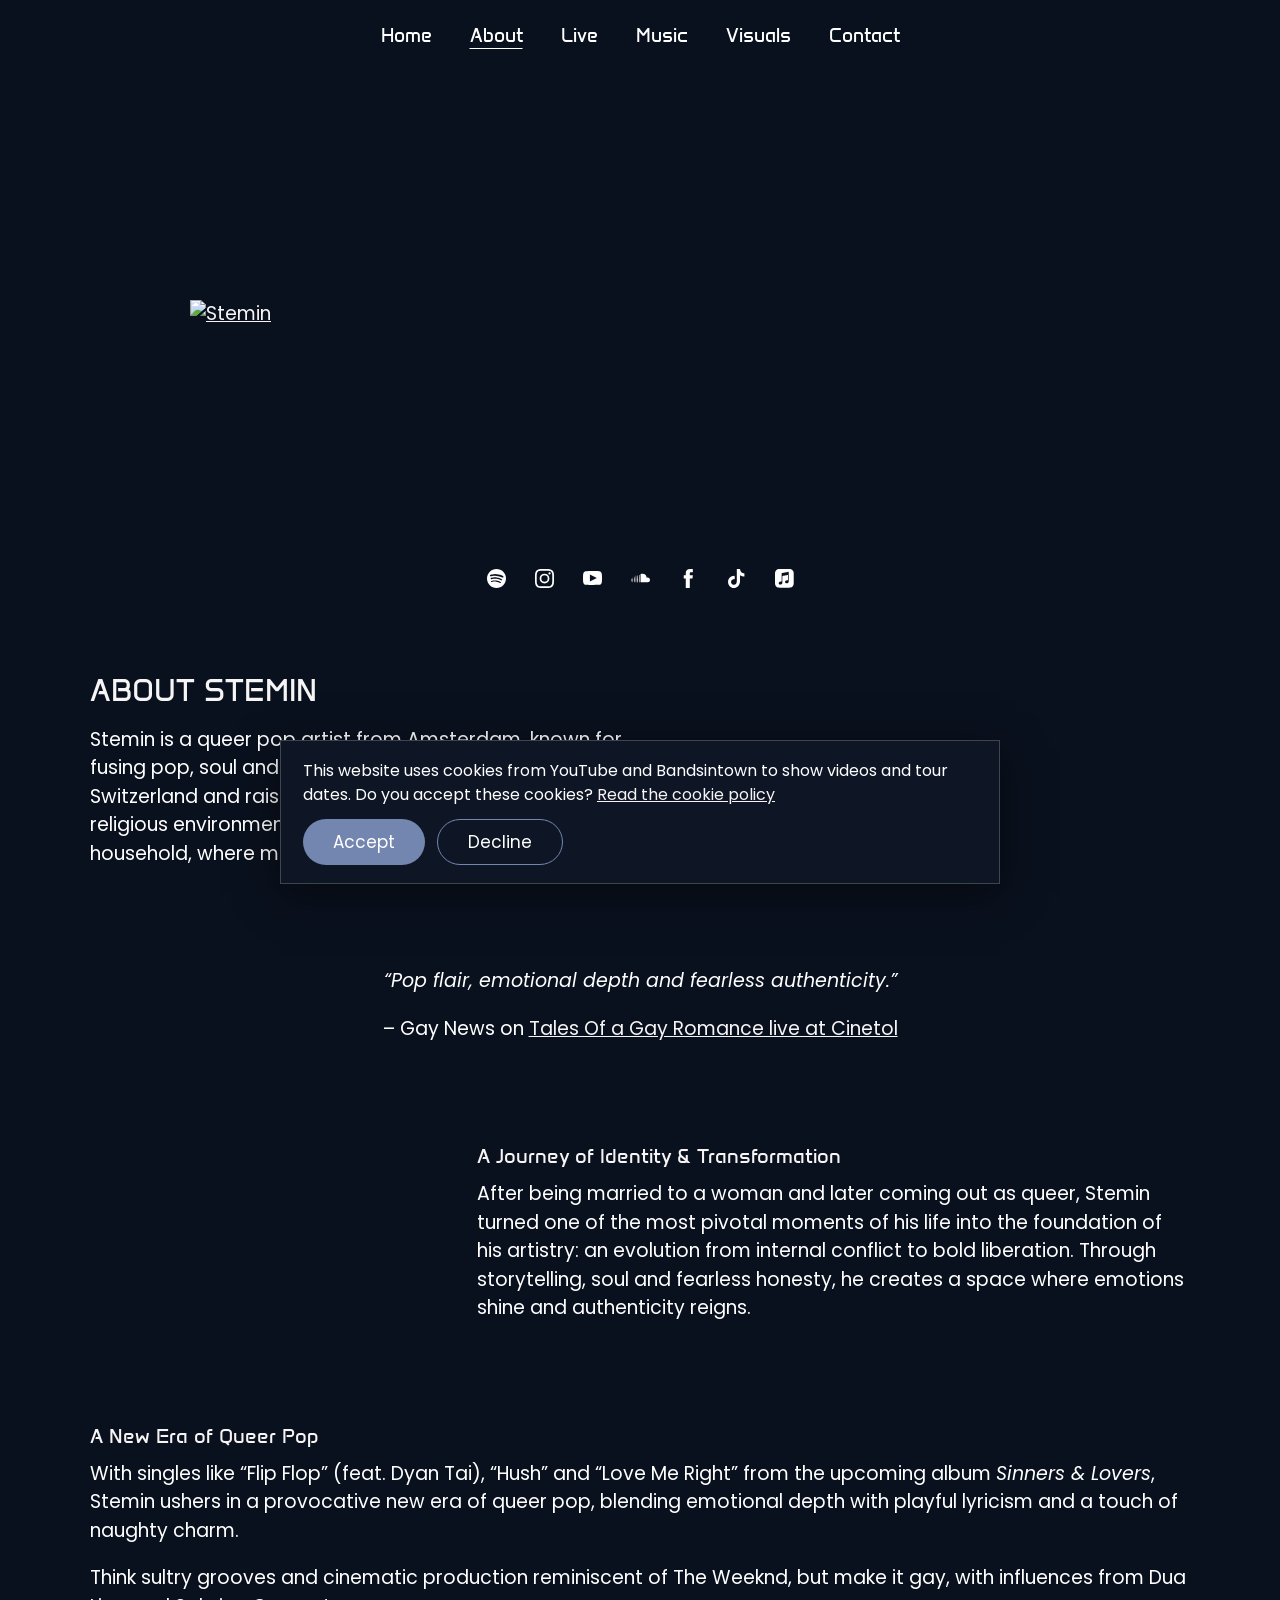
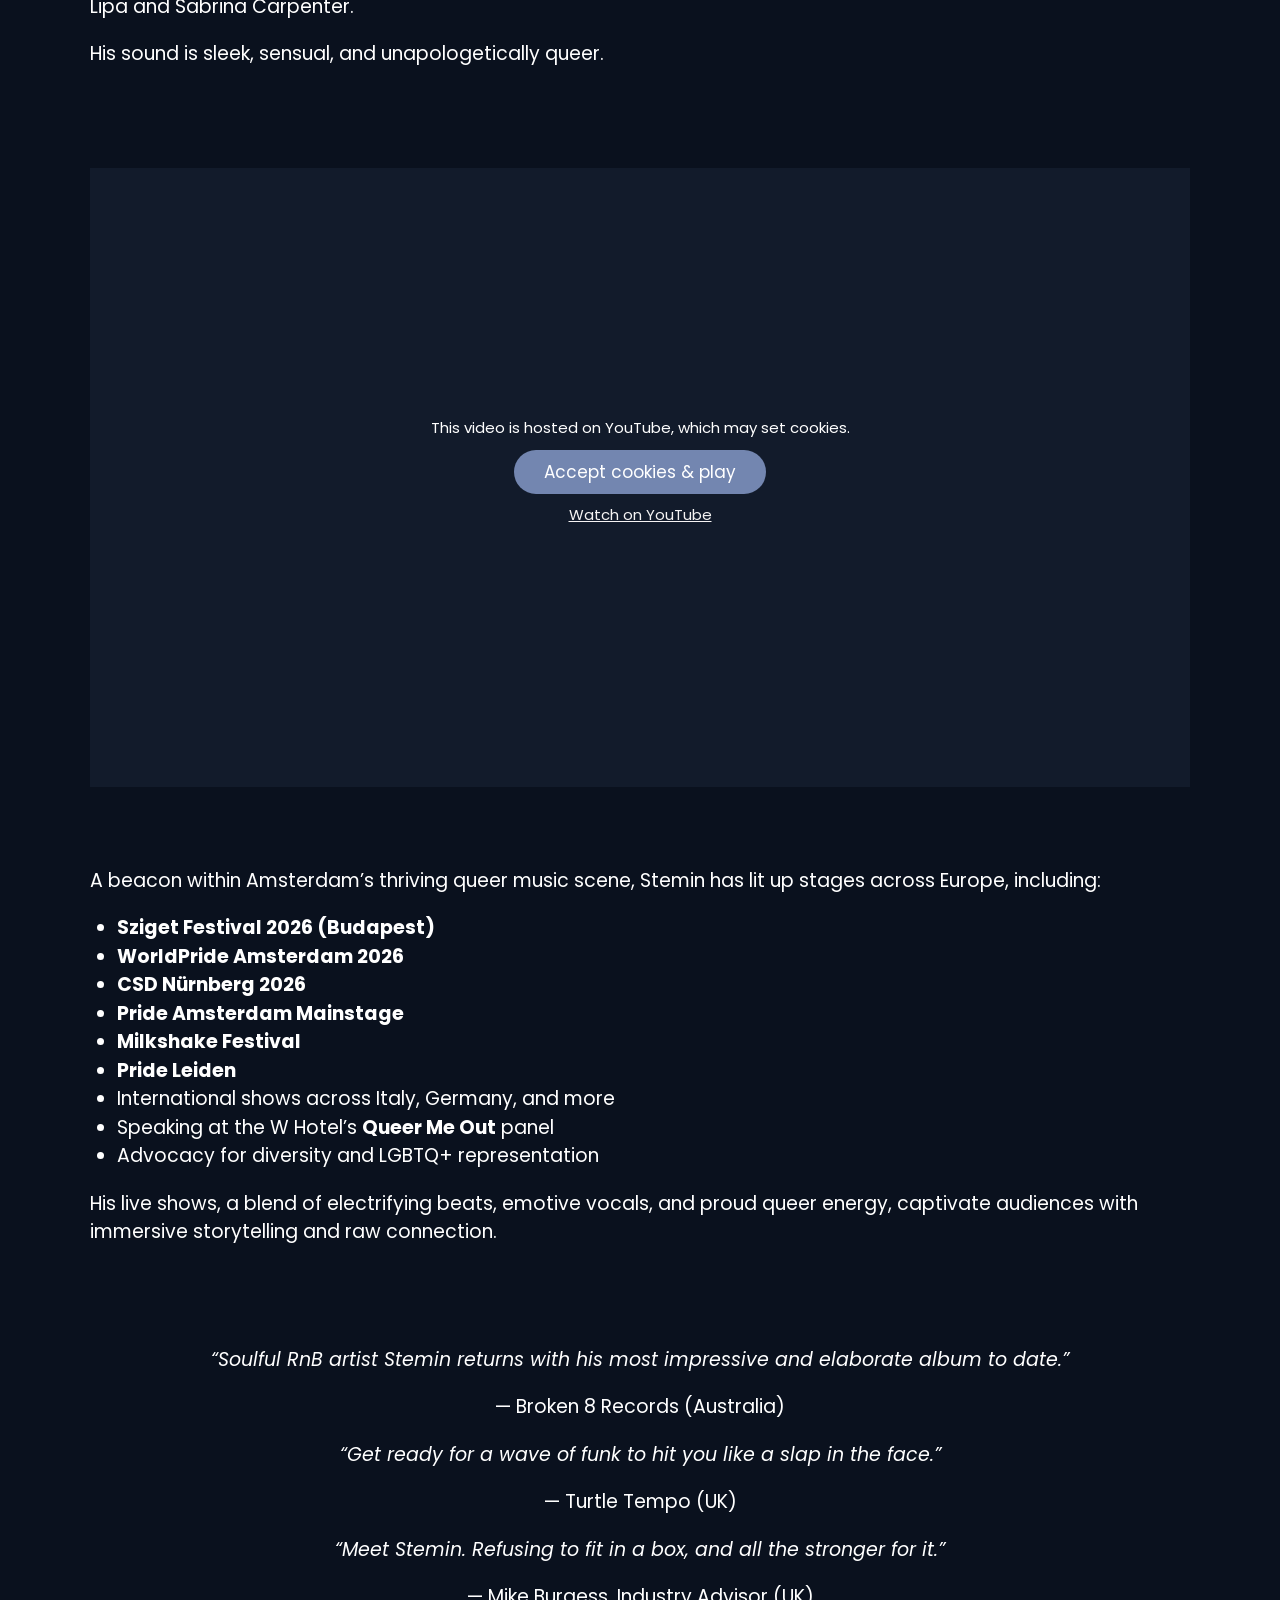
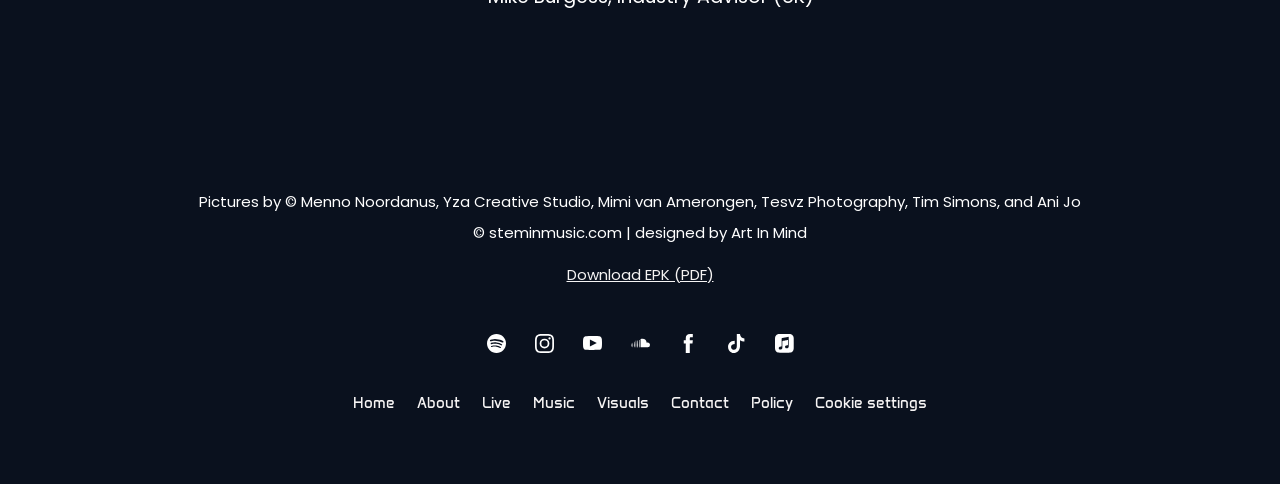
==== about/index.html @ e3dc116c "Stemin website: rebuild of steminmusic.com Co-Authored-By: Claude Opus 5.5 <noreply@anthropic.com> C" ====
<!DOCTYPE html>
<html lang="en">
<head>
<meta charset="utf-8">
<meta name="viewport" content="width=device-width, initial-scale=1">
<title>About Stemin | Queer pop artist from Amsterdam</title>
<meta name="description" content="Stemin is a queer pop artist from Amsterdam blending pop, soul and personal storytelling. Born in Switzerland, raised in Italy, on stages across Europe.">
<link rel="canonical" href="https://steminmusic.com/about">
<meta property="og:type" content="website">
<meta property="og:title" content="About Stemin | Queer pop artist from Amsterdam">
<meta property="og:description" content="Stemin is a queer pop artist from Amsterdam blending pop, soul and personal storytelling. Born in Switzerland, raised in Italy, on stages across Europe.">
<meta property="og:url" content="https://steminmusic.com/about">
<meta property="og:image" content="https://steminmusic.com/img/pink-ff0080.png">
<link rel="icon" href="../favicon.svg" type="image/svg+xml">
<link rel="stylesheet" href="../style.css">
</head>
<body class="page-about">
<header class="page-header">
<img class="header-bg" src="../img/anisa-xhomaqi-20.jpg" srcset="../img/anisa-xhomaqi-20-800.jpg 800w, ../img/anisa-xhomaqi-20.jpg 2000w" sizes="(max-width: 760px) 100vw, 1140px" alt="" fetchpriority="high">
<div class="nav-bar">
<button class="menu" aria-label="Menu" aria-expanded="false"><span></span><span></span><span></span></button>
<nav class="nav"><ul><li><a href="../">Home</a></li><li><a href="../about/" aria-current=page>About</a></li><li><a href="../live/">Live</a></li><li><a href="../music/">Music</a></li><li><a href="../visuals/">Visuals</a></li><li class="has-sub"><a href="../contact/">Contact</a><ul><li><a href="../policy/">Policy</a></li></ul></li></ul></nav>
</div>
<div class="header-title"><a href="../"><img class="logo" src="../img/stemin-white-long.png" alt="Stemin"></a></div>
<div class="socials"><a href="https://open.spotify.com/artist/1zyGoR9jHhPVAwW4OPeCIf?si=YAcBXMqQQqu5lbDR0uVkJg" target="_blank" rel="noopener" aria-label="Spotify"><svg class="icon" viewbox="0 0 18 18" xmlns="http://www.w3.org/2000/svg"><path d="M9 0c1.242 0 2.414.234 3.516.703a8.832 8.832 0 012.865 1.934 9.3 9.3 0 011.916 2.847A8.885 8.885 0 0118 9a8.797 8.797 0 01-.703 3.48 8.832 8.832 0 01-1.934 2.866 9.185 9.185 0 01-2.883 1.916A8.28 8.28 0 019 18a8.28 8.28 0 01-3.48-.738 9.185 9.185 0 01-2.883-1.916A8.832 8.832 0 01.703 12.48 8.797 8.797 0 010 9c0-1.242.234-2.414.703-3.516a9.146 9.146 0 011.934-2.847A9.036 9.036 0 015.52.703 8.633 8.633 0 019 0zm-.053 10.898c-1.465-.164-3.052-.046-4.763.352a.477.477 0 00-.334.229.518.518 0 00-.053.439c.023.14.1.252.228.334.104.066.218.09.344.073l.096-.02c1.57-.352 3.017-.457 4.342-.317 1.324.14 2.513.54 3.568 1.196.14.07.281.087.422.052a.592.592 0 00.351-.263.528.528 0 00.053-.405.472.472 0 00-.299-.334c-1.172-.726-2.49-1.171-3.955-1.336zm.211-2.9c-1.863-.223-3.615-.088-5.256.404a.576.576 0 00-.369.334.74.74 0 00-.073.411l.02.1a.49.49 0 00.3.403c.175.082.357.1.544.053 1.406-.445 2.947-.568 4.623-.369 1.676.2 3.123.662 4.342 1.389.14.117.305.152.492.105a.78.78 0 00.457-.316.689.689 0 00.07-.528c-.046-.187-.14-.316-.28-.386-1.383-.844-3.007-1.377-4.87-1.6zm.07-3.094a21.718 21.718 0 00-3.146-.017c-1.008.093-1.91.258-2.707.492a.81.81 0 00-.475.404.83.83 0 00-.052.65c.07.188.199.34.386.458a.74.74 0 00.633.07c.68-.211 1.477-.363 2.39-.457a16.95 16.95 0 012.778.017c.961.083 1.899.24 2.813.475a9.645 9.645 0 012.46.984c.212.118.434.153.669.106.234-.047.398-.152.492-.316a.85.85 0 00.088-.65.798.798 0 00-.405-.51 10.987 10.987 0 00-2.777-1.16 16.84 16.84 0 00-3.146-.546z"></path></svg></a><a href="https://instagram.com/steminmusic" target="_blank" rel="noopener" aria-label="Instagram"><svg class="icon" viewbox="0 0 18 18" xmlns="http://www.w3.org/2000/svg"><path d="M6.955 1.628l2.582-.006c1.916.001 2.227.012 3.1.052.877.04 1.354.187 1.67.31.421.163.72.358 1.036.673.27.27.452.529.6.862l.073.173c.113.29.246.715.298 1.46l.03.627c.012.29.02.553.025.917l.01 2.842c-.002 1.915-.013 2.226-.053 3.099-.037.804-.163 1.272-.279 1.588l-.031.083c-.163.42-.358.72-.673 1.035-.315.315-.615.51-1.035.673-.29.113-.715.246-1.46.298l-1.21.05c-.344.007-.761.011-1.428.013l-3.255-.005a37.01 37.01 0 01-1.592-.046c-.877-.04-1.354-.187-1.67-.31a2.788 2.788 0 01-1.036-.673 2.788 2.788 0 01-.673-1.035c-.113-.29-.246-.715-.298-1.46l-.05-1.21a71.292 71.292 0 01-.013-1.428l.005-3.255c.006-.692.02-1.022.046-1.592.04-.877.187-1.354.31-1.67.163-.421.358-.72.673-1.036.315-.315.615-.51 1.035-.673.29-.113.715-.246 1.46-.298l.627-.03c.355-.015.668-.023 1.176-.028zM6.97.006h4.06c.747.007 1.09.021 1.68.048.959.044 1.613.196 2.185.419.592.23 1.094.537 1.594 1.038.5.5.808 1.002 1.038 1.594.198.509.34 1.082.4 1.876l.035.68c.026.62.036 1.093.038 2.574l-.005 2.658c-.006.844-.02 1.192-.05 1.818-.043.958-.195 1.612-.418 2.184a4.412 4.412 0 01-1.038 1.594c-.5.5-1.002.809-1.594 1.039-.509.197-1.082.34-1.876.4l-.795.039c-.53.021-1.003.03-2.193.032l-2.924-.004a39.115 39.115 0 01-1.818-.05c-.958-.043-1.612-.195-2.184-.417a4.412 4.412 0 01-1.594-1.039c-.5-.5-.809-1.002-1.039-1.594-.197-.509-.34-1.082-.4-1.876l-.042-.876C.009 11.575 0 11.027 0 9.527L.006 6.97c.007-.747.021-1.09.048-1.68.044-.959.196-1.613.418-2.185A4.412 4.412 0 011.511 1.51c.5-.5 1.002-.808 1.594-1.038.509-.198 1.082-.34 1.876-.4L5.857.03C6.177.018 6.49.01 6.97.006zm2.048 4.387a4.625 4.625 0 100 9.25 4.625 4.625 0 000-9.25zm0 1.623a3.002 3.002 0 110 6.004 3.002 3.002 0 010-6.004zm4.768-2.909a1.071 1.071 0 100 2.143 1.071 1.071 0 000-2.143z" fill-rule="evenodd"></path></svg></a><a href="https://www.youtube.com/channel/UCnm-_FGDX8ijLJgsgmDUvSA/featured" target="_blank" rel="noopener" aria-label="Youtube"><svg class="icon" viewbox="0 0 18 14" xmlns="http://www.w3.org/2000/svg"><path d="M7.518.011l1.81-.01c.971.004 3.89.03 5.972.173l.355.05c.394.061.95.209 1.445.76.463.478.66 1.426.714 1.746l.017.108s.155 1.378.168 2.816L18 7.241c0 .654-.032 1.31-.068 1.84l-.1 1.172s-.17 1.274-.732 1.853c-.675.753-1.463.753-1.8.811l-.537.033c-2.11.12-4.778.138-5.547.14l-2.132-.03c-1.465-.029-3.372-.076-4.215-.143-.394-.116-1.294-.058-1.969-.81-.43-.444-.63-1.293-.7-1.668l-.031-.186S.014 8.875 0 7.437V5.654l.007-.39c.012-.45.035-.883.06-1.254l.1-1.172S.339 1.564.9.985C1.575.232 2.362.232 2.7.174l.75-.045C4.827.057 6.4.025 7.518.01zm-.973 3.262v6.545l6.546-3.273-6.546-3.272z"></path></svg></a><a href="https://soundcloud.com/steminmusic" target="_blank" rel="noopener" aria-label="Soundcloud"><svg class="icon" viewbox="0 0 18 9" xmlns="http://www.w3.org/2000/svg"><path d="M4.698 1.755c.09 0 .145.036.163.108l.007.062.17 4.132-.17 1.98c0 .114-.057.17-.17.17-.045 0-.127-.072-.157-.13l-.013-.04-.113-1.98.113-4.132c0-.114.057-.17.17-.17zm3.17-.68c.094 0 .189.08.217.17l.01.057.113 4.755-.114 1.924-.009.056c-.028.092-.123.17-.217.17-.17 0-.283-.113-.226-.226l-.114-1.924.114-4.755c0-.113.113-.227.226-.227zm-1.642.567c.095 0 .19.078.218.17l.009.056.17 4.189-.114 1.924-.008.056c-.03.092-.124.17-.218.17s-.189-.078-.25-.203L6 7.924 5.887 6 6 1.868c0-.113.113-.226.226-.226zM10.755 0a4.075 4.075 0 014.075 3.736c.283-.113.566-.17.906-.17 1.302 0 2.264.962 2.264 2.264a2.293 2.293 0 01-2.16 2.316l-.16.005H9.282c-.097 0-.194-.125-.22-.232l-.006-.051V.566c0-.146.041-.208.16-.258l.066-.025C9.736.113 10.245 0 10.755 0zM3.17 2.83c.09 0 .145.036.163.08l.007.033.17 3.114-.17 1.98-.043.042c-.042.04-.085.072-.127.072-.09 0-.145-.036-.163-.08L3 8.038l-.17-1.981L3 2.943c.057-.056.113-.113.17-.113zM1.698 3.906c.045 0 .09 0 .107.058l.006.055.17 2.038-.17 1.98a.122.122 0 01-.113.114c-.045 0-.09-.036-.107-.08l-.006-.033-.17-1.981.17-2.038c0-.057.057-.113.113-.113zm-1.472.396l.029.007a.05.05 0 01.02.017l.008.032.226 1.699-.226 1.641s0 .057-.057.057l-.028-.007a.05.05 0 01-.02-.017L.17 7.698 0 6.057l.17-1.699s0-.056.056-.056z"></path></svg></a><a href="https://facebook.com/steminmusic" target="_blank" rel="noopener" aria-label="Facebook"><svg class="icon" viewbox="0 0 9 18" xmlns="http://www.w3.org/2000/svg"><path d="M1.907 18V8.999H0V5.897h1.907V4.035C1.907 1.505 2.984 0 6.044 0h2.547v3.103H7c-1.191 0-1.27.433-1.27 1.242l-.005 1.552h2.885L8.27 9H5.724V18H1.907z" fill-rule="evenodd"></path></svg></a><a href="https://www.tiktok.com/@steminmusic" target="_blank" rel="noopener" aria-label="Tiktok"><svg class="icon" viewbox="0 0 16 18" xmlns="http://www.w3.org/2000/svg"><path d="M11.281 0c.298 2.554 1.73 4.077 4.219 4.24v2.872c-1.442.14-2.706-.33-4.175-1.215v5.373c0 6.826-7.473 8.96-10.477 4.066-1.93-3.148-.748-8.672 5.444-8.894v3.03a8.99 8.99 0 00-1.437.35c-1.377.465-2.158 1.335-1.94 2.868.417 2.938 5.828 3.808 5.378-1.933V.005h2.988V0z" fill-rule="evenodd"></path></svg></a><a href="https://itunes.apple.com/artist/stemin/1516719726" target="_blank" rel="noopener" aria-label="Apple Music"><svg class="icon" viewbox="0 0 73 73" xmlns="http://www.w3.org/2000/svg"><path class="st0" d="M72,19.94c0-0.72-0.01-1.45-0.03-2.17c-0.04-1.58-0.14-3.17-0.42-4.73c-0.28-1.58-0.75-3.06-1.48-4.5 c-0.72-1.41-1.66-2.71-2.78-3.83c-1.12-1.12-2.42-2.06-3.83-2.78c-1.44-0.73-2.91-1.2-4.49-1.48c-1.56-0.28-3.15-0.37-4.73-0.42 C53.51,0.02,52.78,0.01,52.06,0c-0.86,0-1.72,0-2.58,0H22.52c-0.86,0-1.72,0-2.58,0c-0.72,0-1.45,0.01-2.17,0.03 c-1.58,0.04-3.17,0.14-4.73,0.42C11.46,0.74,9.98,1.2,8.55,1.94C7.13,2.66,5.84,3.6,4.72,4.72S2.65,7.13,1.93,8.55 c-0.73,1.44-1.2,2.91-1.48,4.5c-0.28,1.56-0.37,3.15-0.42,4.73C0.02,18.5,0.01,19.22,0,19.94c0,0.86,0,1.72,0,2.58v26.95 c0,0.86,0,1.72,0,2.58c0,0.72,0.01,1.45,0.03,2.17c0.04,1.58,0.14,3.17,0.42,4.73c0.28,1.58,0.75,3.06,1.48,4.5 c0.72,1.41,1.66,2.71,2.78,3.83s2.42,2.06,3.83,2.78c1.44,0.73,2.91,1.2,4.49,1.48c1.56,0.28,3.15,0.37,4.73,0.42 c0.72,0.02,1.45,0.03,2.17,0.03c0.86,0.01,1.72,0,2.58,0h26.95c0.86,0,1.72,0,2.58,0c0.72,0,1.45-0.01,2.17-0.03 c1.58-0.04,3.17-0.14,4.73-0.42c1.58-0.28,3.06-0.75,4.49-1.48c1.41-0.72,2.71-1.66,3.83-2.78c1.12-1.12,2.06-2.41,2.78-3.83 c0.73-1.44,1.2-2.91,1.48-4.5c0.28-1.56,0.37-3.15,0.42-4.73c0.02-0.72,0.03-1.45,0.03-2.17c0.01-0.86,0-1.72,0-2.58V22.52 C72,21.66,72,20.8,72,19.94z M52.71,46.85c0,0.91-0.01,1.74-0.2,2.65c-0.19,0.89-0.53,1.72-1.05,2.47 c-0.52,0.75-1.19,1.36-1.97,1.82c-0.79,0.47-1.62,0.73-2.5,0.91c-1.66,0.33-2.79,0.41-3.86,0.2c-1.03-0.21-1.9-0.68-2.6-1.32 c-1.03-0.95-1.68-2.23-1.82-3.56c-0.16-1.57,0.36-3.24,1.53-4.48c0.59-0.62,1.34-1.11,2.34-1.5c1.04-0.4,2.19-0.65,3.96-1 c0.47-0.09,0.93-0.19,1.4-0.28c0.61-0.12,1.14-0.28,1.56-0.8c0.43-0.52,0.43-1.16,0.43-1.78V24.32c0-1.21-0.54-1.54-1.7-1.32 c-0.83,0.16-18.62,3.75-18.62,3.75c-1,0.24-1.36,0.57-1.36,1.82v23.23c0,0.91-0.05,1.74-0.24,2.65c-0.19,0.89-0.53,1.72-1.05,2.47 c-0.52,0.75-1.19,1.36-1.97,1.82c-0.79,0.47-1.62,0.74-2.5,0.92c-1.66,0.33-2.79,0.41-3.86,0.2c-1.03-0.21-1.9-0.69-2.6-1.33 c-1.03-0.95-1.63-2.23-1.78-3.56c-0.16-1.57,0.31-3.24,1.49-4.48c0.59-0.62,1.34-1.11,2.34-1.5c1.04-0.4,2.19-0.65,3.96-1 c0.47-0.09,0.93-0.19,1.4-0.28c0.61-0.12,1.14-0.28,1.56-0.8c0.42-0.52,0.47-1.13,0.47-1.75c0-4.92,0-26.78,0-26.78 c0-0.36,0.03-0.6,0.05-0.72c0.09-0.56,0.31-1.05,0.72-1.39c0.34-0.28,0.78-0.48,1.33-0.6l0.01,0L49,11.33 c0.19-0.04,1.73-0.31,1.91-0.33c1.16-0.1,1.81,0.66,1.81,1.89L52.71,46.85L52.71,46.85z"></path></svg></a></div>
</header>
<main id="main">
<section class="sec"><div class="wrap"><div class="cols half">
<div><h2>ABOUT STEMIN</h2>
<p>Stemin is a queer pop artist from Amsterdam, known for fusing pop, soul and personal storytelling. Born in Switzerland and raised in Italy, he grew up in a deeply religious environment as the youngest of six in a pastor’s household, where music became his sanctuary.</p></div>
<div><img src="../img/260520-stemin-468-socialmedia.jpg" srcset="../img/260520-stemin-468-socialmedia-800.jpg 800w, ../img/260520-stemin-468-socialmedia.jpg 2000w" sizes="(max-width: 760px) 100vw, 1140px" alt="Stemin portrait" loading="lazy"></div>
</div></div></section>
<section class="sec"><div class="wrap"><p class="center"><em>“Pop flair, emotional depth and fearless authenticity.”</em></p>
<p class="center">– Gay News on <a href="https://www.gay-news.com/article/8462/Stemin-Brings-Queer-Soul-and-Pop-Power-Alive-on-Stage/" target="_blank" rel="noopener">Tales Of a Gay Romance live at Cinetol</a></p></div></section>
<section class="sec"><div class="wrap"><div class="cols third">
<div><img src="../img/stemin-album-release-44.jpeg" srcset="../img/stemin-album-release-44-800.jpeg 800w, ../img/stemin-album-release-44.jpeg 2000w" sizes="(max-width: 760px) 100vw, 1140px" alt="Stemin at the album release show" loading="lazy"></div>
<div><h4>A Journey of Identity &amp; Transformation</h4>
<p>After being married to a woman and later coming out as queer, Stemin turned one of the most pivotal moments of his life into the foundation of his artistry: an evolution from internal conflict to bold liberation. Through storytelling, soul and fearless honesty, he creates a space where emotions shine and authenticity reigns.</p></div>
</div></div></section>
<section class="sec"><div class="wrap"><h4>A New Era of Queer Pop</h4>
<p>With singles like “Flip Flop” (feat. Dyan Tai), “Hush” and “Love Me Right” from the upcoming album <em>Sinners &amp; Lovers</em>, Stemin ushers in a provocative new era of queer pop, blending emotional depth with playful lyricism and a touch of naughty charm.</p>
<p>Think sultry grooves and cinematic production reminiscent of The Weeknd, but make it gay, with influences from Dua Lipa and Sabrina Carpenter.</p>
<p>His sound is sleek, sensual, and unapologetically queer.</p></div></section>
<section class="sec"><div class="wrap"><div class="video" data-yt="VjCJrvz1xFw"><div class="consent-ph"><p>This video is hosted on YouTube, which may set cookies.</p><p><button class="button" data-consent-accept>Accept cookies &amp; play</button></p><p><a href="https://www.youtube.com/watch?v=VjCJrvz1xFw" target="_blank" rel="noopener">Watch on YouTube</a></p></div></div></div></section>
<section class="sec"><div class="wrap"><p>A beacon within Amsterdam’s thriving queer music scene, Stemin has lit up stages across Europe, including:</p>
<ul>
<li><strong>Sziget Festival 2026 (Budapest)</strong></li>
<li><strong>WorldPride Amsterdam 2026</strong></li>
<li><strong>CSD Nürnberg 2026</strong></li>
<li><strong>Pride Amsterdam Mainstage</strong></li>
<li><strong>Milkshake Festival</strong></li>
<li><strong>Pride Leiden</strong></li>
<li>International shows across Italy, Germany, and more</li>
<li>Speaking at the W Hotel’s <strong>Queer Me Out</strong> panel</li>
<li>Advocacy for diversity and LGBTQ+ representation</li>
</ul>
<p>His live shows, a blend of electrifying beats, emotive vocals, and proud queer energy, captivate audiences with immersive storytelling and raw connection.</p></div></section>
<section class="sec"><div class="wrap"><p class="center"><em>“Soulful RnB artist Stemin returns with his most impressive and elaborate album to date.”</em></p>
<p class="center">— Broken 8 Records (Australia)</p>
<p class="center"><em>“Get ready for a wave of funk to hit you like a slap in the face.”</em></p>
<p class="center">— Turtle Tempo (UK)</p>
<p class="center"><em>“Meet Stemin. Refusing to fit in a box, and all the stronger for it.”</em></p>
<p class="center">— Mike Burgess, Industry Advisor (UK)</p></div></section>
<section class="sec"><div class="wrap"><div class="cols thirds"><div><img src="../img/stemin-yzacreativestudio-14.jpg" srcset="../img/stemin-yzacreativestudio-14-800.jpg 800w, ../img/stemin-yzacreativestudio-14.jpg 2000w" sizes="(max-width: 760px) 100vw, 1140px" alt="Stemin" loading="lazy"></div><div></div><div></div></div></div></section>
</main>
<footer class="page-footer">
<div class="wrap">
<p class="center">Pictures by © Menno Noordanus, Yza Creative Studio, Mimi van Amerongen, Tesvz Photography, Tim Simons, and Ani Jo</p>
<p class="center">© steminmusic.com | designed by Art In Mind</p>
<p class="center"><a href="https://drive.google.com/drive/folders/1B-3PsPf7jAhnRnCJGpX_uzkBK9g3aQ9h?usp=sharing" target="_blank" rel="noopener">Download EPK (PDF)</a></p>
<div class="socials"><a href="https://open.spotify.com/artist/1zyGoR9jHhPVAwW4OPeCIf?si=YAcBXMqQQqu5lbDR0uVkJg" target="_blank" rel="noopener" aria-label="Spotify"><svg class="icon" viewbox="0 0 18 18" xmlns="http://www.w3.org/2000/svg"><path d="M9 0c1.242 0 2.414.234 3.516.703a8.832 8.832 0 012.865 1.934 9.3 9.3 0 011.916 2.847A8.885 8.885 0 0118 9a8.797 8.797 0 01-.703 3.48 8.832 8.832 0 01-1.934 2.866 9.185 9.185 0 01-2.883 1.916A8.28 8.28 0 019 18a8.28 8.28 0 01-3.48-.738 9.185 9.185 0 01-2.883-1.916A8.832 8.832 0 01.703 12.48 8.797 8.797 0 010 9c0-1.242.234-2.414.703-3.516a9.146 9.146 0 011.934-2.847A9.036 9.036 0 015.52.703 8.633 8.633 0 019 0zm-.053 10.898c-1.465-.164-3.052-.046-4.763.352a.477.477 0 00-.334.229.518.518 0 00-.053.439c.023.14.1.252.228.334.104.066.218.09.344.073l.096-.02c1.57-.352 3.017-.457 4.342-.317 1.324.14 2.513.54 3.568 1.196.14.07.281.087.422.052a.592.592 0 00.351-.263.528.528 0 00.053-.405.472.472 0 00-.299-.334c-1.172-.726-2.49-1.171-3.955-1.336zm.211-2.9c-1.863-.223-3.615-.088-5.256.404a.576.576 0 00-.369.334.74.74 0 00-.073.411l.02.1a.49.49 0 00.3.403c.175.082.357.1.544.053 1.406-.445 2.947-.568 4.623-.369 1.676.2 3.123.662 4.342 1.389.14.117.305.152.492.105a.78.78 0 00.457-.316.689.689 0 00.07-.528c-.046-.187-.14-.316-.28-.386-1.383-.844-3.007-1.377-4.87-1.6zm.07-3.094a21.718 21.718 0 00-3.146-.017c-1.008.093-1.91.258-2.707.492a.81.81 0 00-.475.404.83.83 0 00-.052.65c.07.188.199.34.386.458a.74.74 0 00.633.07c.68-.211 1.477-.363 2.39-.457a16.95 16.95 0 012.778.017c.961.083 1.899.24 2.813.475a9.645 9.645 0 012.46.984c.212.118.434.153.669.106.234-.047.398-.152.492-.316a.85.85 0 00.088-.65.798.798 0 00-.405-.51 10.987 10.987 0 00-2.777-1.16 16.84 16.84 0 00-3.146-.546z"></path></svg></a><a href="https://instagram.com/steminmusic" target="_blank" rel="noopener" aria-label="Instagram"><svg class="icon" viewbox="0 0 18 18" xmlns="http://www.w3.org/2000/svg"><path d="M6.955 1.628l2.582-.006c1.916.001 2.227.012 3.1.052.877.04 1.354.187 1.67.31.421.163.72.358 1.036.673.27.27.452.529.6.862l.073.173c.113.29.246.715.298 1.46l.03.627c.012.29.02.553.025.917l.01 2.842c-.002 1.915-.013 2.226-.053 3.099-.037.804-.163 1.272-.279 1.588l-.031.083c-.163.42-.358.72-.673 1.035-.315.315-.615.51-1.035.673-.29.113-.715.246-1.46.298l-1.21.05c-.344.007-.761.011-1.428.013l-3.255-.005a37.01 37.01 0 01-1.592-.046c-.877-.04-1.354-.187-1.67-.31a2.788 2.788 0 01-1.036-.673 2.788 2.788 0 01-.673-1.035c-.113-.29-.246-.715-.298-1.46l-.05-1.21a71.292 71.292 0 01-.013-1.428l.005-3.255c.006-.692.02-1.022.046-1.592.04-.877.187-1.354.31-1.67.163-.421.358-.72.673-1.036.315-.315.615-.51 1.035-.673.29-.113.715-.246 1.46-.298l.627-.03c.355-.015.668-.023 1.176-.028zM6.97.006h4.06c.747.007 1.09.021 1.68.048.959.044 1.613.196 2.185.419.592.23 1.094.537 1.594 1.038.5.5.808 1.002 1.038 1.594.198.509.34 1.082.4 1.876l.035.68c.026.62.036 1.093.038 2.574l-.005 2.658c-.006.844-.02 1.192-.05 1.818-.043.958-.195 1.612-.418 2.184a4.412 4.412 0 01-1.038 1.594c-.5.5-1.002.809-1.594 1.039-.509.197-1.082.34-1.876.4l-.795.039c-.53.021-1.003.03-2.193.032l-2.924-.004a39.115 39.115 0 01-1.818-.05c-.958-.043-1.612-.195-2.184-.417a4.412 4.412 0 01-1.594-1.039c-.5-.5-.809-1.002-1.039-1.594-.197-.509-.34-1.082-.4-1.876l-.042-.876C.009 11.575 0 11.027 0 9.527L.006 6.97c.007-.747.021-1.09.048-1.68.044-.959.196-1.613.418-2.185A4.412 4.412 0 011.511 1.51c.5-.5 1.002-.808 1.594-1.038.509-.198 1.082-.34 1.876-.4L5.857.03C6.177.018 6.49.01 6.97.006zm2.048 4.387a4.625 4.625 0 100 9.25 4.625 4.625 0 000-9.25zm0 1.623a3.002 3.002 0 110 6.004 3.002 3.002 0 010-6.004zm4.768-2.909a1.071 1.071 0 100 2.143 1.071 1.071 0 000-2.143z" fill-rule="evenodd"></path></svg></a><a href="https://www.youtube.com/channel/UCnm-_FGDX8ijLJgsgmDUvSA/featured" target="_blank" rel="noopener" aria-label="Youtube"><svg class="icon" viewbox="0 0 18 14" xmlns="http://www.w3.org/2000/svg"><path d="M7.518.011l1.81-.01c.971.004 3.89.03 5.972.173l.355.05c.394.061.95.209 1.445.76.463.478.66 1.426.714 1.746l.017.108s.155 1.378.168 2.816L18 7.241c0 .654-.032 1.31-.068 1.84l-.1 1.172s-.17 1.274-.732 1.853c-.675.753-1.463.753-1.8.811l-.537.033c-2.11.12-4.778.138-5.547.14l-2.132-.03c-1.465-.029-3.372-.076-4.215-.143-.394-.116-1.294-.058-1.969-.81-.43-.444-.63-1.293-.7-1.668l-.031-.186S.014 8.875 0 7.437V5.654l.007-.39c.012-.45.035-.883.06-1.254l.1-1.172S.339 1.564.9.985C1.575.232 2.362.232 2.7.174l.75-.045C4.827.057 6.4.025 7.518.01zm-.973 3.262v6.545l6.546-3.273-6.546-3.272z"></path></svg></a><a href="https://soundcloud.com/steminmusic" target="_blank" rel="noopener" aria-label="Soundcloud"><svg class="icon" viewbox="0 0 18 9" xmlns="http://www.w3.org/2000/svg"><path d="M4.698 1.755c.09 0 .145.036.163.108l.007.062.17 4.132-.17 1.98c0 .114-.057.17-.17.17-.045 0-.127-.072-.157-.13l-.013-.04-.113-1.98.113-4.132c0-.114.057-.17.17-.17zm3.17-.68c.094 0 .189.08.217.17l.01.057.113 4.755-.114 1.924-.009.056c-.028.092-.123.17-.217.17-.17 0-.283-.113-.226-.226l-.114-1.924.114-4.755c0-.113.113-.227.226-.227zm-1.642.567c.095 0 .19.078.218.17l.009.056.17 4.189-.114 1.924-.008.056c-.03.092-.124.17-.218.17s-.189-.078-.25-.203L6 7.924 5.887 6 6 1.868c0-.113.113-.226.226-.226zM10.755 0a4.075 4.075 0 014.075 3.736c.283-.113.566-.17.906-.17 1.302 0 2.264.962 2.264 2.264a2.293 2.293 0 01-2.16 2.316l-.16.005H9.282c-.097 0-.194-.125-.22-.232l-.006-.051V.566c0-.146.041-.208.16-.258l.066-.025C9.736.113 10.245 0 10.755 0zM3.17 2.83c.09 0 .145.036.163.08l.007.033.17 3.114-.17 1.98-.043.042c-.042.04-.085.072-.127.072-.09 0-.145-.036-.163-.08L3 8.038l-.17-1.981L3 2.943c.057-.056.113-.113.17-.113zM1.698 3.906c.045 0 .09 0 .107.058l.006.055.17 2.038-.17 1.98a.122.122 0 01-.113.114c-.045 0-.09-.036-.107-.08l-.006-.033-.17-1.981.17-2.038c0-.057.057-.113.113-.113zm-1.472.396l.029.007a.05.05 0 01.02.017l.008.032.226 1.699-.226 1.641s0 .057-.057.057l-.028-.007a.05.05 0 01-.02-.017L.17 7.698 0 6.057l.17-1.699s0-.056.056-.056z"></path></svg></a><a href="https://facebook.com/steminmusic" target="_blank" rel="noopener" aria-label="Facebook"><svg class="icon" viewbox="0 0 9 18" xmlns="http://www.w3.org/2000/svg"><path d="M1.907 18V8.999H0V5.897h1.907V4.035C1.907 1.505 2.984 0 6.044 0h2.547v3.103H7c-1.191 0-1.27.433-1.27 1.242l-.005 1.552h2.885L8.27 9H5.724V18H1.907z" fill-rule="evenodd"></path></svg></a><a href="https://www.tiktok.com/@steminmusic" target="_blank" rel="noopener" aria-label="Tiktok"><svg class="icon" viewbox="0 0 16 18" xmlns="http://www.w3.org/2000/svg"><path d="M11.281 0c.298 2.554 1.73 4.077 4.219 4.24v2.872c-1.442.14-2.706-.33-4.175-1.215v5.373c0 6.826-7.473 8.96-10.477 4.066-1.93-3.148-.748-8.672 5.444-8.894v3.03a8.99 8.99 0 00-1.437.35c-1.377.465-2.158 1.335-1.94 2.868.417 2.938 5.828 3.808 5.378-1.933V.005h2.988V0z" fill-rule="evenodd"></path></svg></a><a href="https://itunes.apple.com/artist/stemin/1516719726" target="_blank" rel="noopener" aria-label="Apple Music"><svg class="icon" viewbox="0 0 73 73" xmlns="http://www.w3.org/2000/svg"><path class="st0" d="M72,19.94c0-0.72-0.01-1.45-0.03-2.17c-0.04-1.58-0.14-3.17-0.42-4.73c-0.28-1.58-0.75-3.06-1.48-4.5 c-0.72-1.41-1.66-2.71-2.78-3.83c-1.12-1.12-2.42-2.06-3.83-2.78c-1.44-0.73-2.91-1.2-4.49-1.48c-1.56-0.28-3.15-0.37-4.73-0.42 C53.51,0.02,52.78,0.01,52.06,0c-0.86,0-1.72,0-2.58,0H22.52c-0.86,0-1.72,0-2.58,0c-0.72,0-1.45,0.01-2.17,0.03 c-1.58,0.04-3.17,0.14-4.73,0.42C11.46,0.74,9.98,1.2,8.55,1.94C7.13,2.66,5.84,3.6,4.72,4.72S2.65,7.13,1.93,8.55 c-0.73,1.44-1.2,2.91-1.48,4.5c-0.28,1.56-0.37,3.15-0.42,4.73C0.02,18.5,0.01,19.22,0,19.94c0,0.86,0,1.72,0,2.58v26.95 c0,0.86,0,1.72,0,2.58c0,0.72,0.01,1.45,0.03,2.17c0.04,1.58,0.14,3.17,0.42,4.73c0.28,1.58,0.75,3.06,1.48,4.5 c0.72,1.41,1.66,2.71,2.78,3.83s2.42,2.06,3.83,2.78c1.44,0.73,2.91,1.2,4.49,1.48c1.56,0.28,3.15,0.37,4.73,0.42 c0.72,0.02,1.45,0.03,2.17,0.03c0.86,0.01,1.72,0,2.58,0h26.95c0.86,0,1.72,0,2.58,0c0.72,0,1.45-0.01,2.17-0.03 c1.58-0.04,3.17-0.14,4.73-0.42c1.58-0.28,3.06-0.75,4.49-1.48c1.41-0.72,2.71-1.66,3.83-2.78c1.12-1.12,2.06-2.41,2.78-3.83 c0.73-1.44,1.2-2.91,1.48-4.5c0.28-1.56,0.37-3.15,0.42-4.73c0.02-0.72,0.03-1.45,0.03-2.17c0.01-0.86,0-1.72,0-2.58V22.52 C72,21.66,72,20.8,72,19.94z M52.71,46.85c0,0.91-0.01,1.74-0.2,2.65c-0.19,0.89-0.53,1.72-1.05,2.47 c-0.52,0.75-1.19,1.36-1.97,1.82c-0.79,0.47-1.62,0.73-2.5,0.91c-1.66,0.33-2.79,0.41-3.86,0.2c-1.03-0.21-1.9-0.68-2.6-1.32 c-1.03-0.95-1.68-2.23-1.82-3.56c-0.16-1.57,0.36-3.24,1.53-4.48c0.59-0.62,1.34-1.11,2.34-1.5c1.04-0.4,2.19-0.65,3.96-1 c0.47-0.09,0.93-0.19,1.4-0.28c0.61-0.12,1.14-0.28,1.56-0.8c0.43-0.52,0.43-1.16,0.43-1.78V24.32c0-1.21-0.54-1.54-1.7-1.32 c-0.83,0.16-18.62,3.75-18.62,3.75c-1,0.24-1.36,0.57-1.36,1.82v23.23c0,0.91-0.05,1.74-0.24,2.65c-0.19,0.89-0.53,1.72-1.05,2.47 c-0.52,0.75-1.19,1.36-1.97,1.82c-0.79,0.47-1.62,0.74-2.5,0.92c-1.66,0.33-2.79,0.41-3.86,0.2c-1.03-0.21-1.9-0.69-2.6-1.33 c-1.03-0.95-1.63-2.23-1.78-3.56c-0.16-1.57,0.31-3.24,1.49-4.48c0.59-0.62,1.34-1.11,2.34-1.5c1.04-0.4,2.19-0.65,3.96-1 c0.47-0.09,0.93-0.19,1.4-0.28c0.61-0.12,1.14-0.28,1.56-0.8c0.42-0.52,0.47-1.13,0.47-1.75c0-4.92,0-26.78,0-26.78 c0-0.36,0.03-0.6,0.05-0.72c0.09-0.56,0.31-1.05,0.72-1.39c0.34-0.28,0.78-0.48,1.33-0.6l0.01,0L49,11.33 c0.19-0.04,1.73-0.31,1.91-0.33c1.16-0.1,1.81,0.66,1.81,1.89L52.71,46.85L52.71,46.85z"></path></svg></a></div>
<nav class="footer-nav"><a href="../">Home</a><a href="../about/">About</a><a href="../live/">Live</a><a href="../music/">Music</a><a href="../visuals/">Visuals</a><a href="../contact/">Contact</a><a href="../policy/">Policy</a><a href="#" data-consent-open>Cookie settings</a></nav>
</div>
</footer>
<div class="cookie-banner" role="dialog" aria-label="Cookie consent" hidden>
<p>This website uses cookies from YouTube and Bandsintown to show videos and tour dates. Do you accept these cookies? <a href="../policy/">Read the cookie policy</a></p>
<div class="cookie-actions"><button class="button" data-consent-accept>Accept</button><button class="button outline" data-consent-decline>Decline</button></div>
</div>
<div class="lightbox" hidden><button aria-label="Close">×</button><img alt=""></div>
<script src="../main.js" defer></script>
</body>
</html>
---- style.css ----
/* Stemin – styled after the current steminmusic.com theme (Bandzoogle "Theodore"):
   navy page, Anta headings, Poppins text, blue-grey pill buttons. */
@font-face{font-family:'Anta';src:url(fonts/anta-latin-400-normal.woff2) format('woff2');font-weight:400;font-display:swap}
@font-face{font-family:'Poppins';src:url(fonts/poppins-latin-400-normal.woff2) format('woff2');font-weight:400;font-display:swap}
@font-face{font-family:'Poppins';src:url(fonts/poppins-latin-400-italic.woff2) format('woff2');font-weight:400;font-style:italic;font-display:swap}
@font-face{font-family:'Poppins';src:url(fonts/poppins-latin-700-normal.woff2) format('woff2');font-weight:700;font-display:swap}
@font-face{font-family:'Poppins';src:url(fonts/poppins-latin-700-italic.woff2) format('woff2');font-weight:700;font-style:italic;font-display:swap}
:root{
  --page-bg:hsl(220,49%,8%);
  --text:hsl(0,0%,100%);
  --heading:hsl(0,10%,96%);
  --link:hsl(0,10%,96%);
  --button:hsl(221,28%,57%);
  --button-hover:hsl(203,32%,22%);
  --mobile-nav-bg:hsl(203,32%,22%);
  --submenu-bg:hsl(220,46%,10%);
  --heading-font:'Anta',sans-serif;
  --content-font:'Poppins',sans-serif;
  --wrap:1140px;
}
*{box-sizing:border-box}
html{scroll-behavior:smooth}
body{margin:0;background:var(--page-bg);color:var(--text);font:400 19px/1.5 var(--content-font);-webkit-font-smoothing:antialiased}
img{max-width:100%;height:auto;display:block}
a{color:var(--link);text-decoration:underline}
a:hover{opacity:.8}
p{margin:0 0 1em}
ul{margin:0 0 1em;padding-left:1.4em}
h1,h2,h3,h4{font-family:var(--heading-font);font-weight:400;color:var(--heading);margin:0 0 .5em}
h2{font-size:31px;line-height:1.3}
h3{font-size:31px;line-height:1.3}
h4{font-size:20px;line-height:1.4}
.feature-title{font-size:72px;line-height:.9;letter-spacing:-.05em;margin-bottom:.4em}
.center{text-align:center}

/* header: full-screen photo, nav on top, logo + social icons centred */
.page-header{position:relative;min-height:70vh;display:flex;flex-direction:column;isolation:isolate;overflow:hidden;background:var(--page-bg)}
.page-header.landing{min-height:100vh;min-height:100svh}
.header-bg{position:absolute;inset:0;width:100%;height:100%;object-fit:cover;object-position:center;z-index:-1}
.nav-bar{display:flex;justify-content:center;padding:22px 20px;position:relative;z-index:5}
.nav ul{list-style:none;margin:0;padding:0;display:flex;gap:38px}
.nav li{position:relative}
.nav a{font-family:var(--heading-font);font-size:19px;color:#fff;text-decoration:none}
.nav a[aria-current]{text-decoration:underline;text-underline-offset:6px}
.nav .has-sub ul{display:none;position:absolute;top:100%;left:50%;transform:translateX(-50%);background:var(--submenu-bg);padding:10px 18px;margin-top:8px}
.nav .has-sub:hover ul,.nav .has-sub:focus-within ul{display:block}
.header-title{flex:1;display:flex;align-items:center;justify-content:center;padding:20px}
.logo{width:min(77vw,900px)}
.socials{display:flex;justify-content:center;flex-wrap:wrap;gap:18px;padding:0 20px 30px}
.socials a{display:block;width:19px;height:19px;color:#fff}
.socials svg{width:100%;height:100%;fill:currentColor}
.menu{display:none;background:none;border:0;width:44px;height:44px;cursor:pointer;position:relative;z-index:60}
.menu span{position:absolute;left:10px;right:10px;height:2px;background:#fff}
.menu span:nth-child(1){top:14px}.menu span:nth-child(2){top:21px}.menu span:nth-child(3){top:28px}
@media (max-width:760px){
  .nav-bar{justify-content:flex-end;padding:12px}
  .menu{display:block}
  .nav{position:fixed;inset:0;background:var(--mobile-nav-bg);display:none;align-items:center;justify-content:center;z-index:50}
  .nav.open{display:flex}
  .nav ul{flex-direction:column;align-items:center;gap:22px}
  .nav a{font-size:26px}
  .nav .has-sub ul{display:block;position:static;transform:none;background:none;padding:12px 0 0;margin:0}
  .nav .has-sub ul a{font-size:18px}
  .logo{width:80vw}
  .page-header{min-height:55vh}
}

/* sections */
.wrap{max-width:var(--wrap);margin:0 auto;padding:0 30px;position:relative}
.sec{position:relative;padding:40px 0;isolation:isolate;overflow:hidden}
.sec.has-bg{padding:70px 0}
.sec-bg{position:absolute;inset:0;width:100%;height:100%;object-fit:cover;opacity:.16;z-index:-1}
.cols{display:grid;gap:30px;align-items:start}
.cols.half{grid-template-columns:1fr 1fr;align-items:center}
.cols.third{grid-template-columns:1fr 2fr;align-items:center}
.cols.thirds{grid-template-columns:repeat(3,1fr)}
.imgtext{display:grid;grid-template-columns:1fr 1fr;gap:40px;align-items:center}
.imgtext .media img{aspect-ratio:1;object-fit:cover;width:100%}
.single img{aspect-ratio:1;object-fit:cover;width:100%;margin-bottom:18px}
.single h3{margin-bottom:.2em}
.single h4{font-family:var(--content-font);font-size:17px;margin-bottom:1em}
.narrow{max-width:620px}
.caption{font-family:var(--heading-font);margin:12px 0}
@media (max-width:760px){
  .cols.half,.cols.third,.cols.thirds,.imgtext{grid-template-columns:1fr}
  .cols>div:empty{display:none}
  .feature-title{font-size:50px}
  body{font-size:17px}
  .sec{padding:30px 0}
}

/* buttons */
.button{display:inline-block;background:var(--button);color:#fff;border:0;border-radius:999px;padding:12px 30px;
  font:400 17px/1.2 var(--content-font);text-decoration:none;cursor:pointer;transition:background .2s}
.button:hover{background:var(--button-hover);opacity:1}

/* video */
.video{position:relative;aspect-ratio:16/9;background:#000}
.video iframe{position:absolute;inset:0;width:100%;height:100%;border:0}

/* slideshow */
.slideshow{position:relative;aspect-ratio:3/2;background:#000;overflow:hidden}
.slideshow img{position:absolute;inset:0;width:100%;height:100%;object-fit:contain;opacity:0;transition:opacity .5s}
.slideshow img.on{opacity:1}
.slideshow button{position:absolute;top:50%;transform:translateY(-50%);background:rgba(0,0,0,.35);color:#fff;border:0;
  font-size:40px;line-height:1;width:50px;height:70px;cursor:pointer}
.slideshow .prev{left:0}.slideshow .next{right:0}

/* gallery */
.gallery{display:grid;grid-template-columns:repeat(auto-fill,minmax(250px,1fr));gap:10px}
.gallery a{display:block;aspect-ratio:1;overflow:hidden}
.gallery img{width:100%;height:100%;object-fit:cover}
.lightbox{position:fixed;inset:0;z-index:100;background:rgba(0,0,0,.92);display:grid;place-items:center;padding:30px}
.lightbox[hidden]{display:none}
.lightbox img{max-height:90vh}
.lightbox button{position:absolute;top:10px;right:18px;background:none;border:0;color:#fff;font-size:40px;cursor:pointer}

/* forms */
.form{display:grid;gap:14px;text-align:left}
.form label{display:grid;gap:4px}
.form input,.form textarea{width:100%;font:inherit;font-size:17px;color:#222;background:#fff;border:1px solid #ccc;border-radius:3px;padding:10px 12px}
.form .button{justify-self:start}
.signup{grid-template-columns:1fr auto;max-width:480px;margin:0 auto}
.sr{position:absolute;left:-9999px}
@media (max-width:520px){.signup{grid-template-columns:1fr}.signup .button{justify-self:center}}
.bit{margin-top:20px}

/* footer */
.page-footer{padding:40px 0 30px;font-size:15px}
.page-footer p{margin-bottom:.6em}
.page-footer .socials{padding:16px 0}
.footer-nav{display:flex;justify-content:center;flex-wrap:wrap;gap:22px}
.footer-nav a{font-family:var(--heading-font);text-decoration:none}

/* cookie consent */
.cookie-banner{position:fixed;left:16px;right:16px;bottom:16px;z-index:90;max-width:720px;margin:0 auto;
  background:var(--submenu-bg);border:1px solid hsla(0,0%,100%,.2);padding:18px 22px;font-size:16px;box-shadow:0 10px 40px rgba(0,0,0,.5)}
.cookie-banner[hidden]{display:none}
.cookie-banner p{margin:0 0 12px}
.cookie-actions{display:flex;gap:12px;flex-wrap:wrap}
.button.outline{background:transparent;border:1px solid var(--button);color:#fff}
.button.outline:hover{background:var(--button-hover)}
.consent-ph{position:absolute;inset:0;display:flex;flex-direction:column;align-items:center;justify-content:center;text-align:center;
  padding:16px;font-size:15px;background:hsl(220,40%,12%)}
.consent-ph p{margin:0 0 10px}
.bit-ph{position:static;padding:30px 16px}
table.cookies{width:100%;border-collapse:collapse;font-size:15px;margin:0 0 1em}
table.cookies th,table.cookies td{border:1px solid hsla(0,0%,100%,.2);padding:8px 10px;text-align:left;vertical-align:top}
@media (max-width:600px){table.cookies{font-size:13px}}

/* ---- mobile-friendliness pass ---- */
/* comfortable tap targets (44px) without changing the look */
.socials{gap:4px}
.socials a{width:44px;height:44px;display:flex;align-items:center;justify-content:center}
.socials svg{width:19px;height:19px}
.footer-nav{gap:0 6px}
.footer-nav a{display:inline-flex;align-items:center;min-height:44px;padding:0 8px}
.page-footer p a{display:inline-block;padding:10px 0}
.lightbox button{width:48px;height:48px}
.slideshow{touch-action:pan-y}
.header-title a{display:block}
html{-webkit-text-size-adjust:100%;text-size-adjust:100%}
.wrap{padding-left:max(20px,env(safe-area-inset-left));padding-right:max(20px,env(safe-area-inset-right))}
@media (max-width:760px){
  .page-header{min-height:60vh}
  .page-header.landing{min-height:100vh;min-height:100svh}
  .header-bg{object-position:center 30%}
  .socials svg{width:22px;height:22px}
  .slideshow button{width:40px;height:56px;font-size:32px}
  .gallery{grid-template-columns:1fr 1fr;gap:6px}
  .cookie-banner{left:10px;right:10px;bottom:max(10px,env(safe-area-inset-bottom));padding:16px;font-size:15px}
  .cookie-actions .button{flex:1;text-align:center}
  .imgtext,.cols{gap:20px}
  .sec.has-bg{padding:50px 0}
  /* cookie table becomes stacked cards */
  table.cookies,table.cookies tbody,table.cookies tr,table.cookies td{display:block;width:100%}
  table.cookies thead{display:none}
  table.cookies tr{border:1px solid hsla(0,0%,100%,.2);margin-bottom:12px;padding:6px 0}
  table.cookies td{border:0;padding:4px 12px;font-size:15px}
  table.cookies td::before{content:attr(data-label);display:block;font-family:var(--heading-font);font-size:13px;opacity:.75}
}
@media (max-width:360px){
  .feature-title{font-size:42px}
  h2,h3{font-size:26px}
  .button{padding:12px 22px}
}
@media (max-width:760px){
  .nav .has-sub{text-align:center}
  .nav .has-sub ul{text-align:center}
  .nav a{display:inline-block;padding:6px 10px}
  .menu span{transition:transform .2s,opacity .2s}
  .menu[aria-expanded=true] span:nth-child(1){top:21px;transform:rotate(45deg)}
  .menu[aria-expanded=true] span:nth-child(2){opacity:0}
  .menu[aria-expanded=true] span:nth-child(3){top:21px;transform:rotate(-45deg)}
}
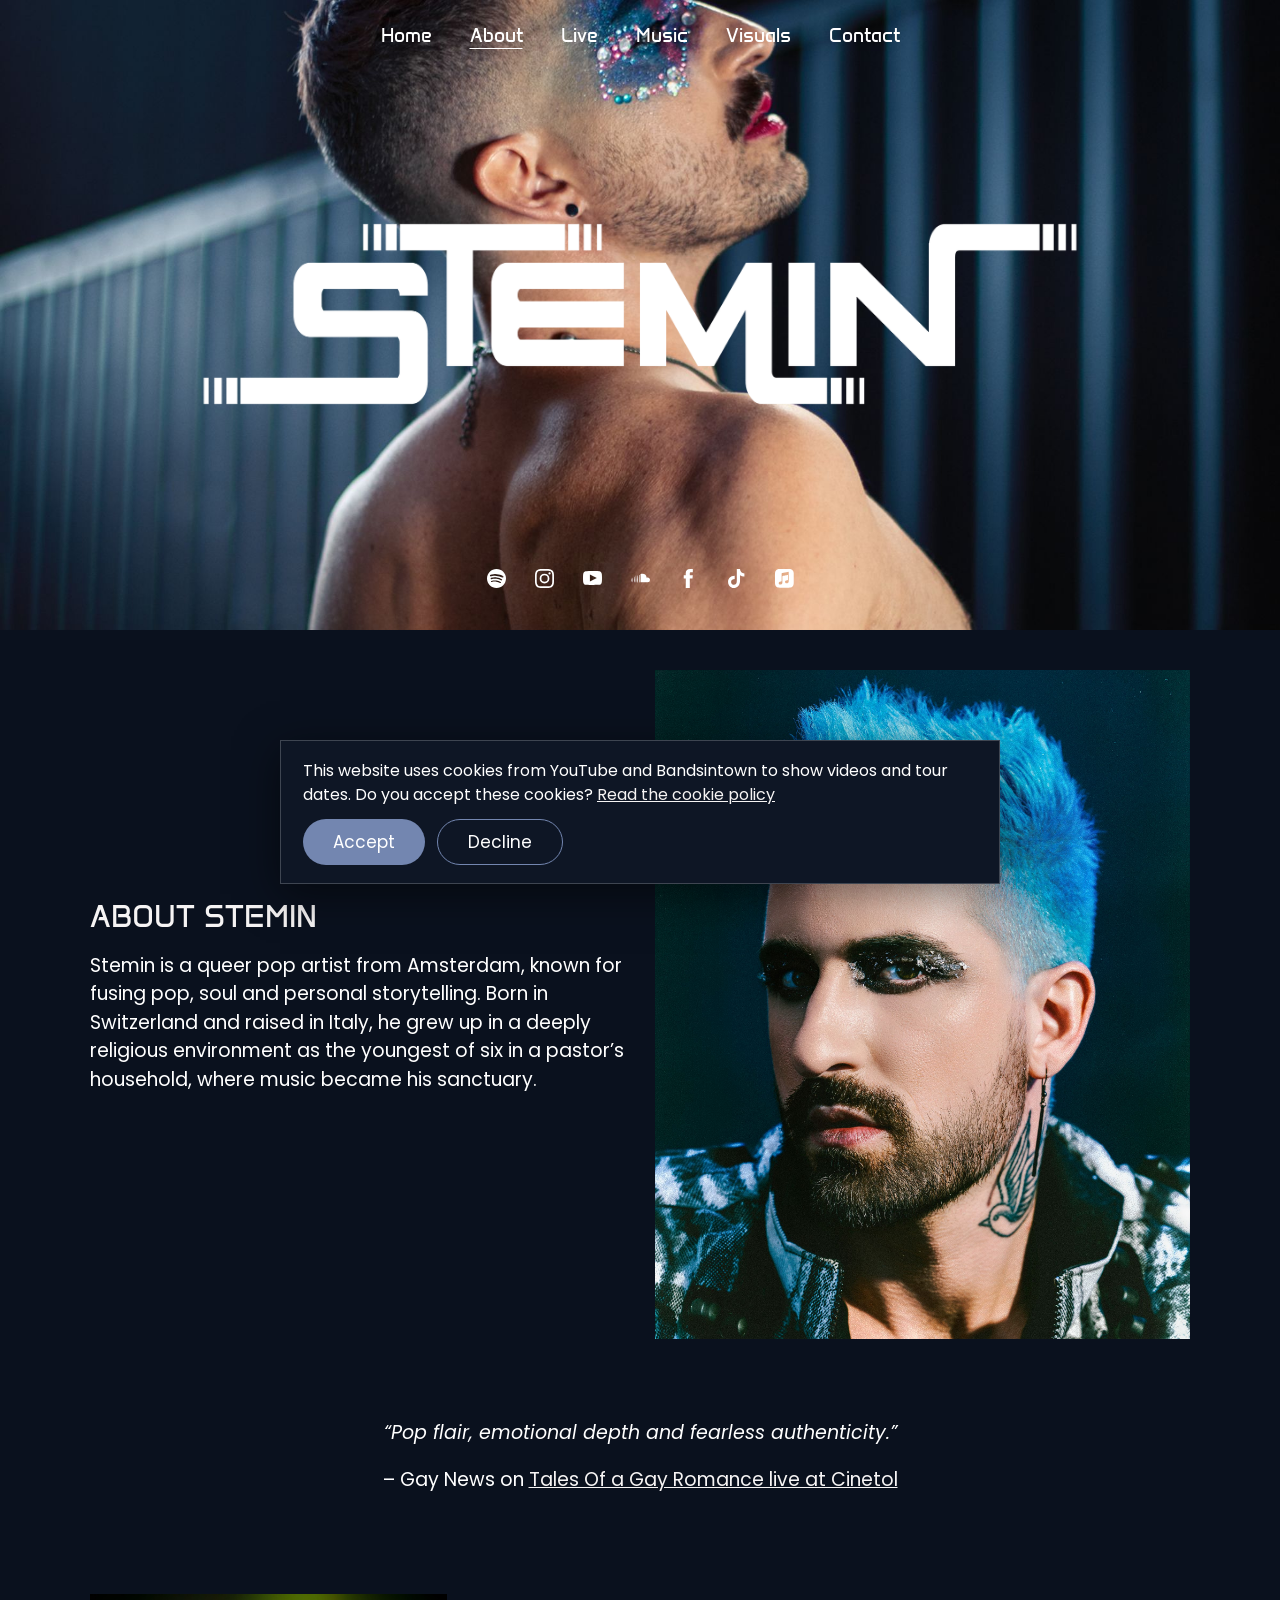
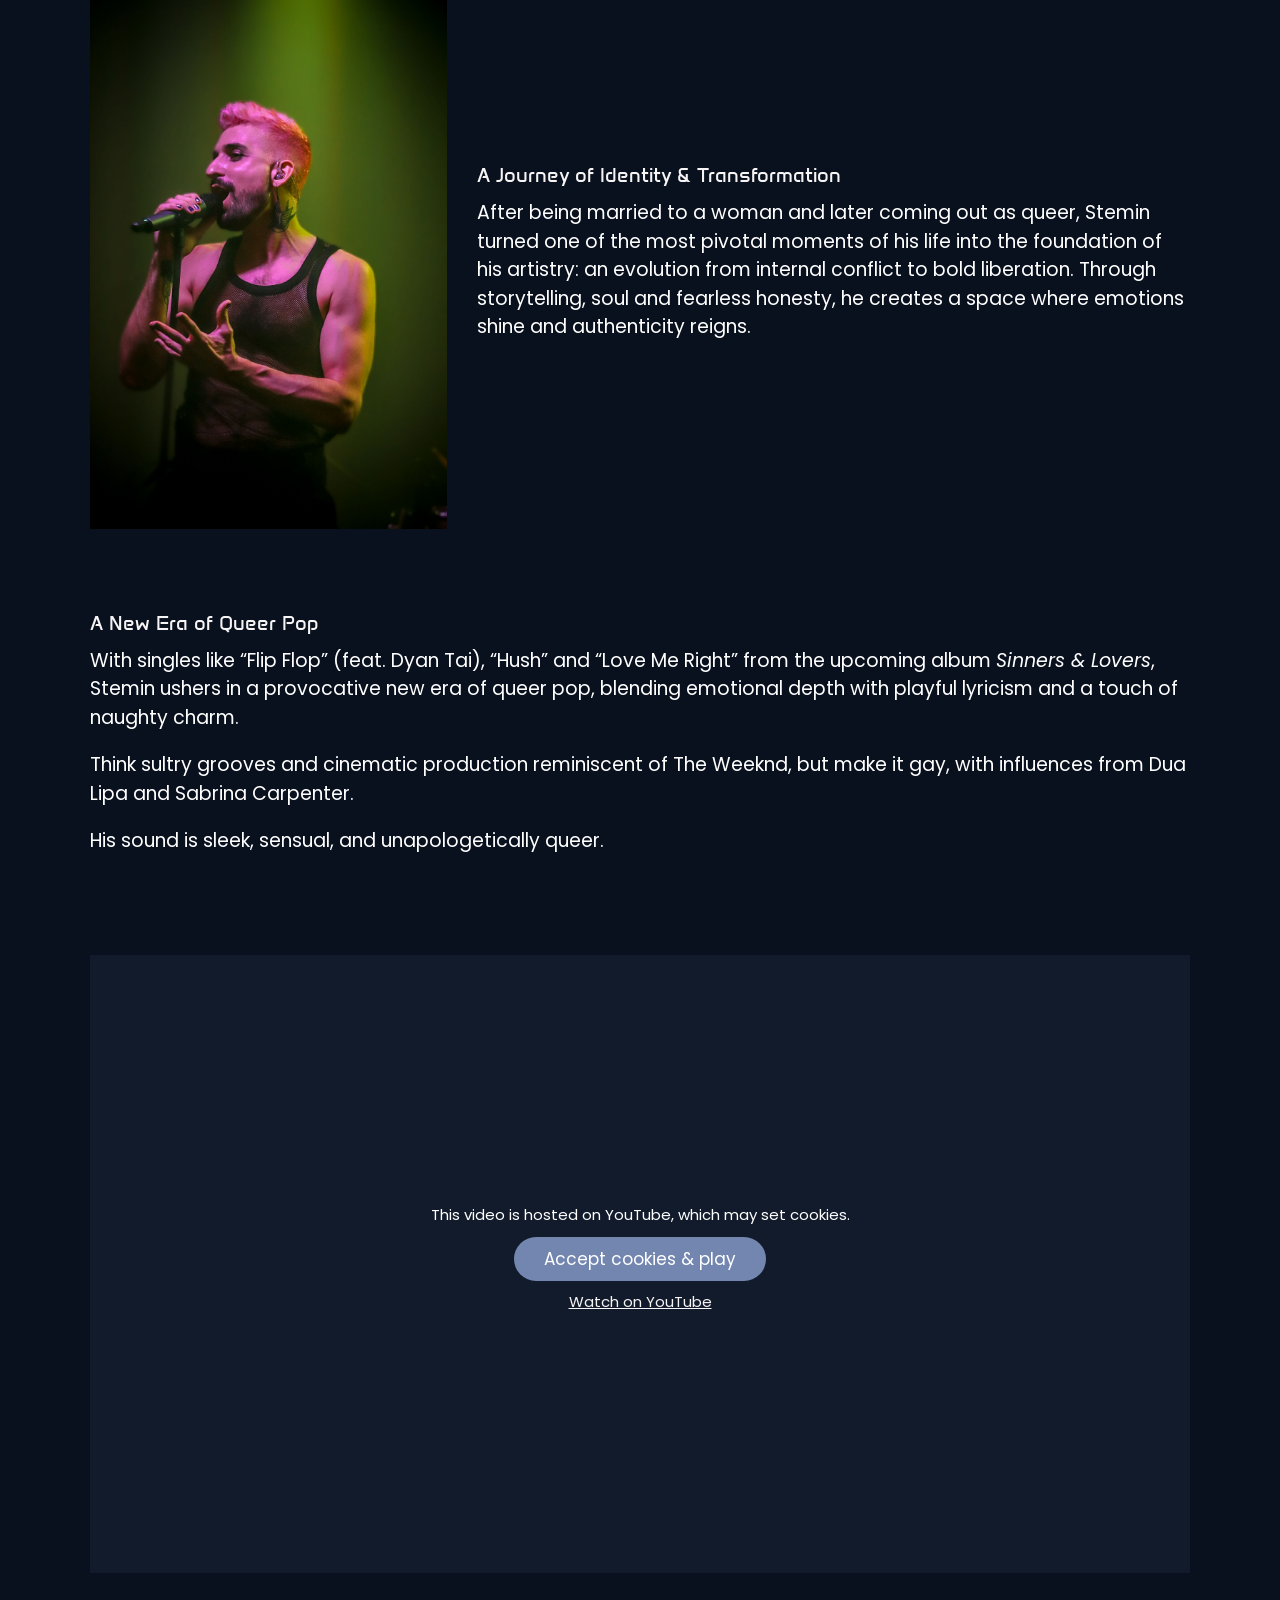
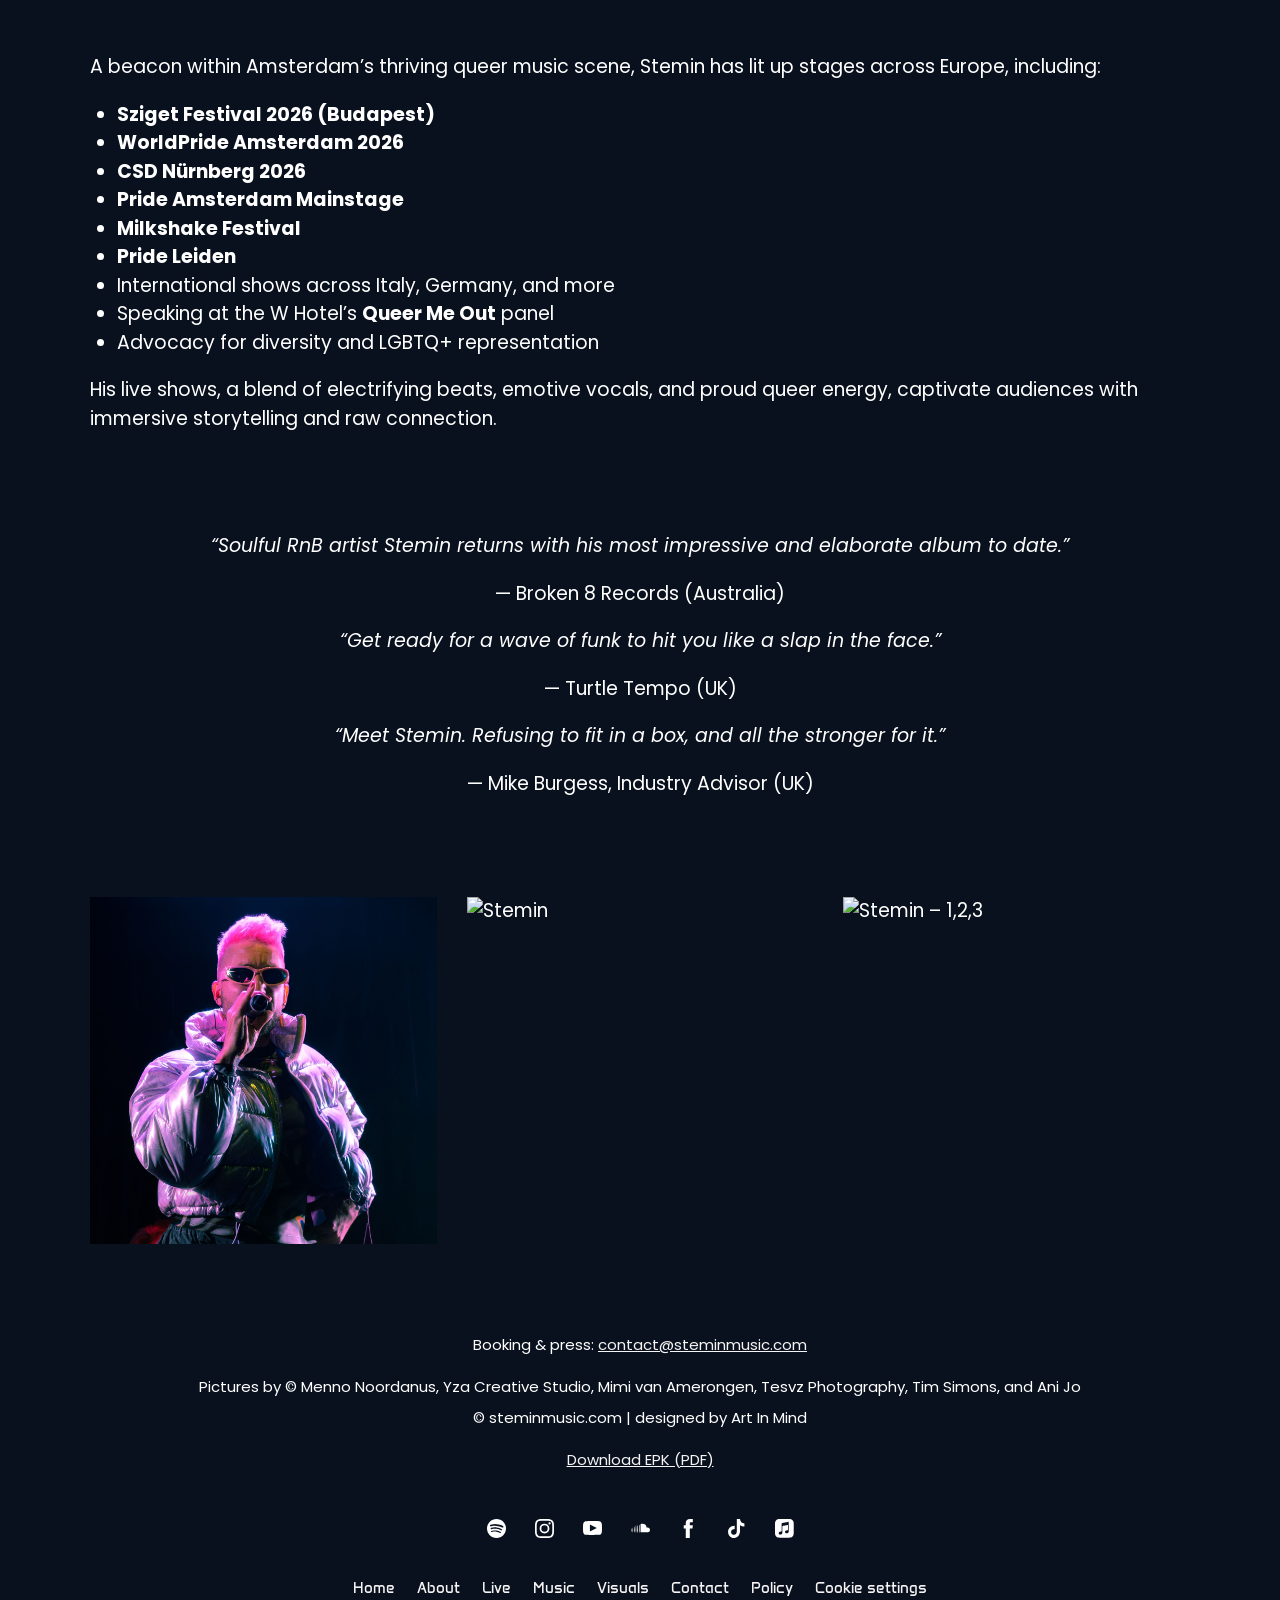
==== commit e08e0854: "Restore lazy-loaded sections, site icon, linked highlights, even Live photos Co-Authored-By: Claude " ====
--- a/about/index.html
+++ b/about/index.html
@@ -10,8 +10,9 @@
 <meta property="og:title" content="About Stemin | Queer pop artist from Amsterdam">
 <meta property="og:description" content="Stemin is a queer pop artist from Amsterdam blending pop, soul and personal storytelling. Born in Switzerland, raised in Italy, on stages across Europe.">
 <meta property="og:url" content="https://steminmusic.com/about">
-<meta property="og:image" content="https://steminmusic.com/img/pink-ff0080.png">
-<link rel="icon" href="../favicon.svg" type="image/svg+xml">
+<meta property="og:image" content="https://steminmusic.com/img/share-image.png">
+<link rel="icon" href="../img/favicon.png" type="image/png" sizes="any">
+<link rel="apple-touch-icon" href="../img/favicon.png">
 <link rel="stylesheet" href="../style.css">
 </head>
 <body class="page-about">
@@ -61,10 +62,11 @@
 <p class="center">— Turtle Tempo (UK)</p>
 <p class="center"><em>“Meet Stemin. Refusing to fit in a box, and all the stronger for it.”</em></p>
 <p class="center">— Mike Burgess, Industry Advisor (UK)</p></div></section>
-<section class="sec"><div class="wrap"><div class="cols thirds"><div><img src="../img/stemin-yzacreativestudio-14.jpg" srcset="../img/stemin-yzacreativestudio-14-800.jpg 800w, ../img/stemin-yzacreativestudio-14.jpg 2000w" sizes="(max-width: 760px) 100vw, 1140px" alt="Stemin" loading="lazy"></div><div></div><div></div></div></div></section>
+<section class="sec"><div class="wrap"><div class="cols thirds photos"><div><img src="../img/stemin-yzacreativestudio-14.jpg" srcset="../img/stemin-yzacreativestudio-14-800.jpg 800w, ../img/stemin-yzacreativestudio-14.jpg 2000w" sizes="(max-width: 760px) 100vw, 1140px" alt="Stemin" loading="lazy"></div><div><img src="../img/about-anisa-xhomaqi-19.jpg" srcset="../img/about-anisa-xhomaqi-19-800.jpg 800w, ../img/about-anisa-xhomaqi-19.jpg 2000w" sizes="(max-width: 760px) 100vw, 1140px" alt="Stemin" loading="lazy"></div><div><img src="../img/3000x3000.png" alt="Stemin – 1,2,3" loading="lazy"></div></div></div></section>
 </main>
 <footer class="page-footer">
 <div class="wrap">
+<p class="center">Booking &amp; press: <a href="mailto:contact@steminmusic.com">contact@steminmusic.com</a></p>
 <p class="center">Pictures by © Menno Noordanus, Yza Creative Studio, Mimi van Amerongen, Tesvz Photography, Tim Simons, and Ani Jo</p>
 <p class="center">© steminmusic.com | designed by Art In Mind</p>
 <p class="center"><a href="https://drive.google.com/drive/folders/1B-3PsPf7jAhnRnCJGpX_uzkBK9g3aQ9h?usp=sharing" target="_blank" rel="noopener">Download EPK (PDF)</a></p>
--- a/style.css
+++ b/style.css
@@ -193,3 +193,23 @@
   .menu[aria-expanded=true] span:nth-child(2){opacity:0}
   .menu[aria-expanded=true] span:nth-child(3){top:21px;transform:rotate(-45deg)}
 }
+.video.selfhosted video{position:absolute;inset:0;width:100%;height:100%;background:#000;object-fit:contain}
+
+/* restored sections */
+.mt-l{margin-top:1.6em}
+.logos{display:grid;grid-template-columns:repeat(3,1fr);gap:24px 40px;align-items:center;justify-items:center;max-width:960px;margin:20px auto 0}
+.logos a{display:block}
+.logos img{max-height:120px;width:auto;margin:0 auto}
+.logos a:last-child:nth-child(3n+1){grid-column:2}
+.photos img{aspect-ratio:1;object-fit:cover;width:100%}
+.imgtext.right .media{order:2}
+.cols.thirds .center img{aspect-ratio:1;object-fit:cover;width:100%}
+@media (max-width:760px){
+  .logos{grid-template-columns:repeat(2,1fr);gap:16px 24px}
+  .logos a:last-child:nth-child(3n+1){grid-column:auto}
+  .logos a:last-child:nth-child(odd){grid-column:1 / -1}
+  .logos img{max-height:90px}
+  .imgtext.right .media{order:0}
+}
+.photos img{object-position:center 30%}
+.photos.tall img{aspect-ratio:3/4}
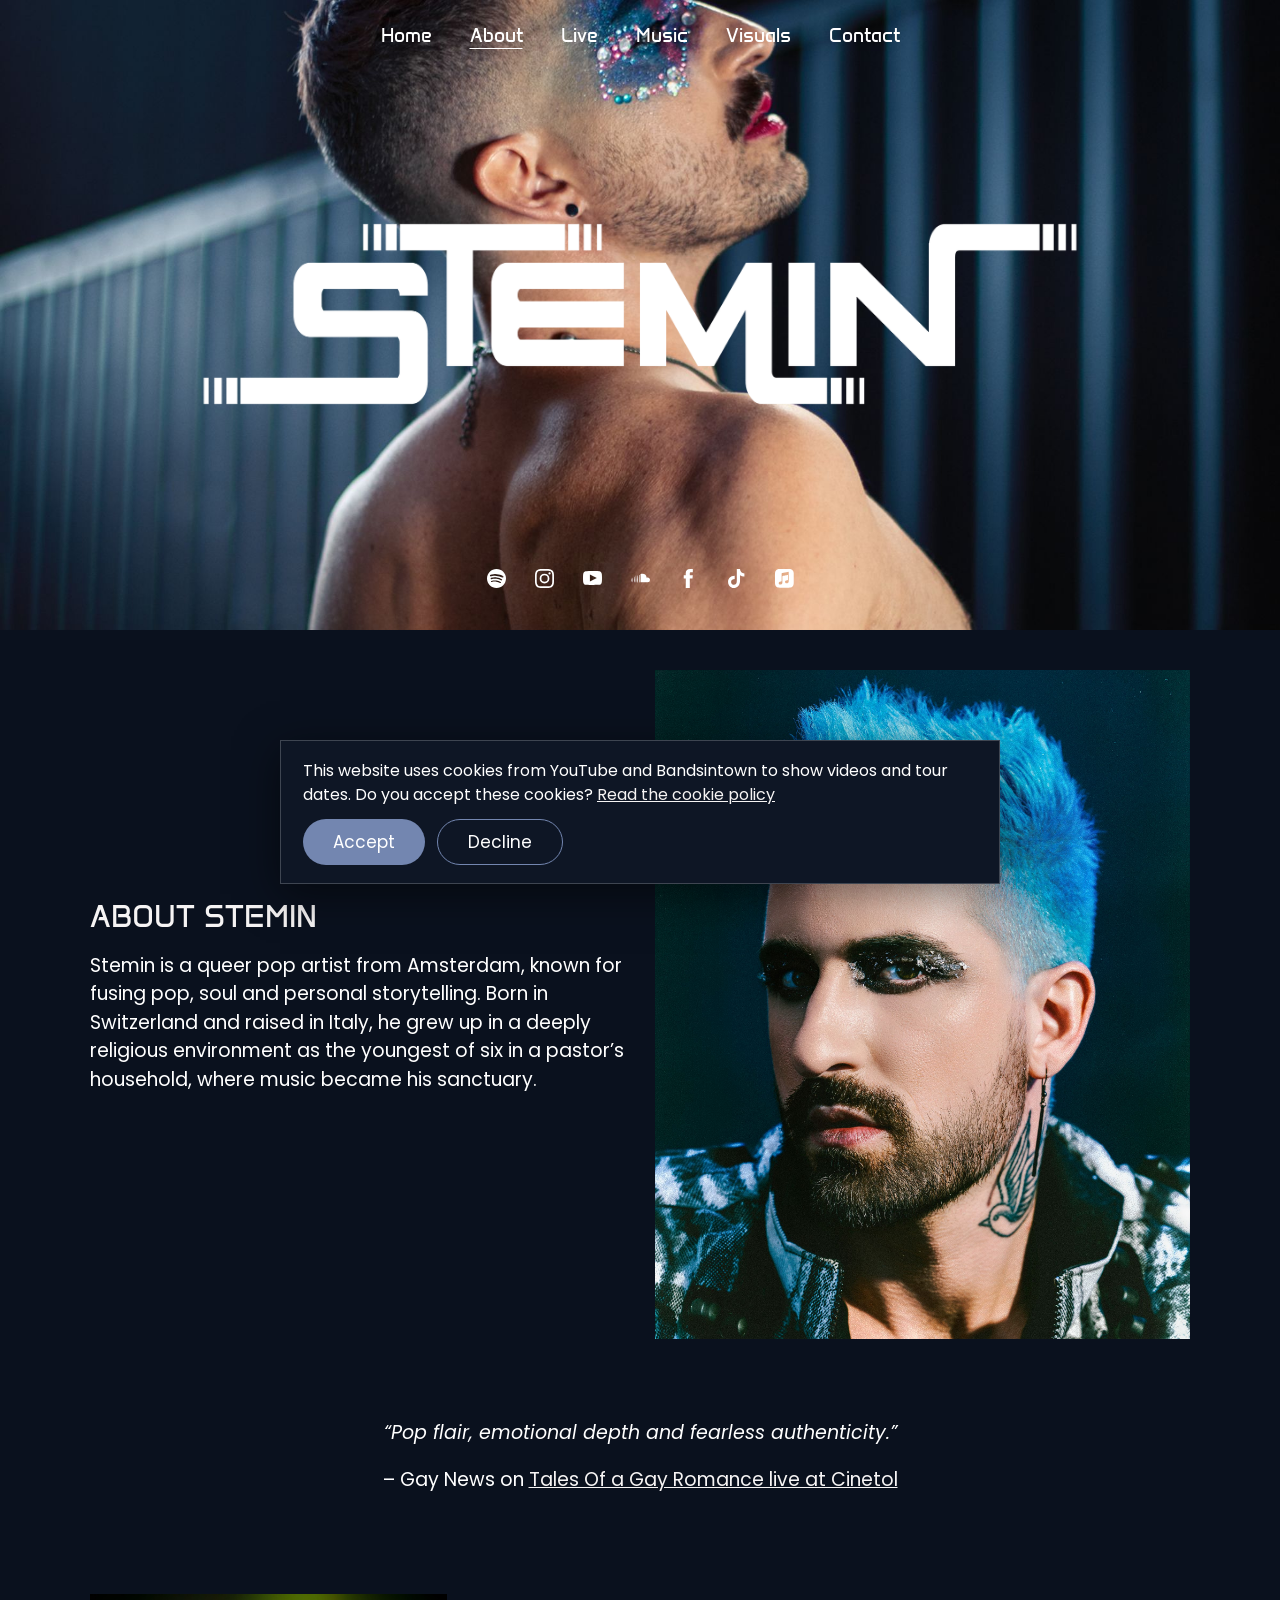
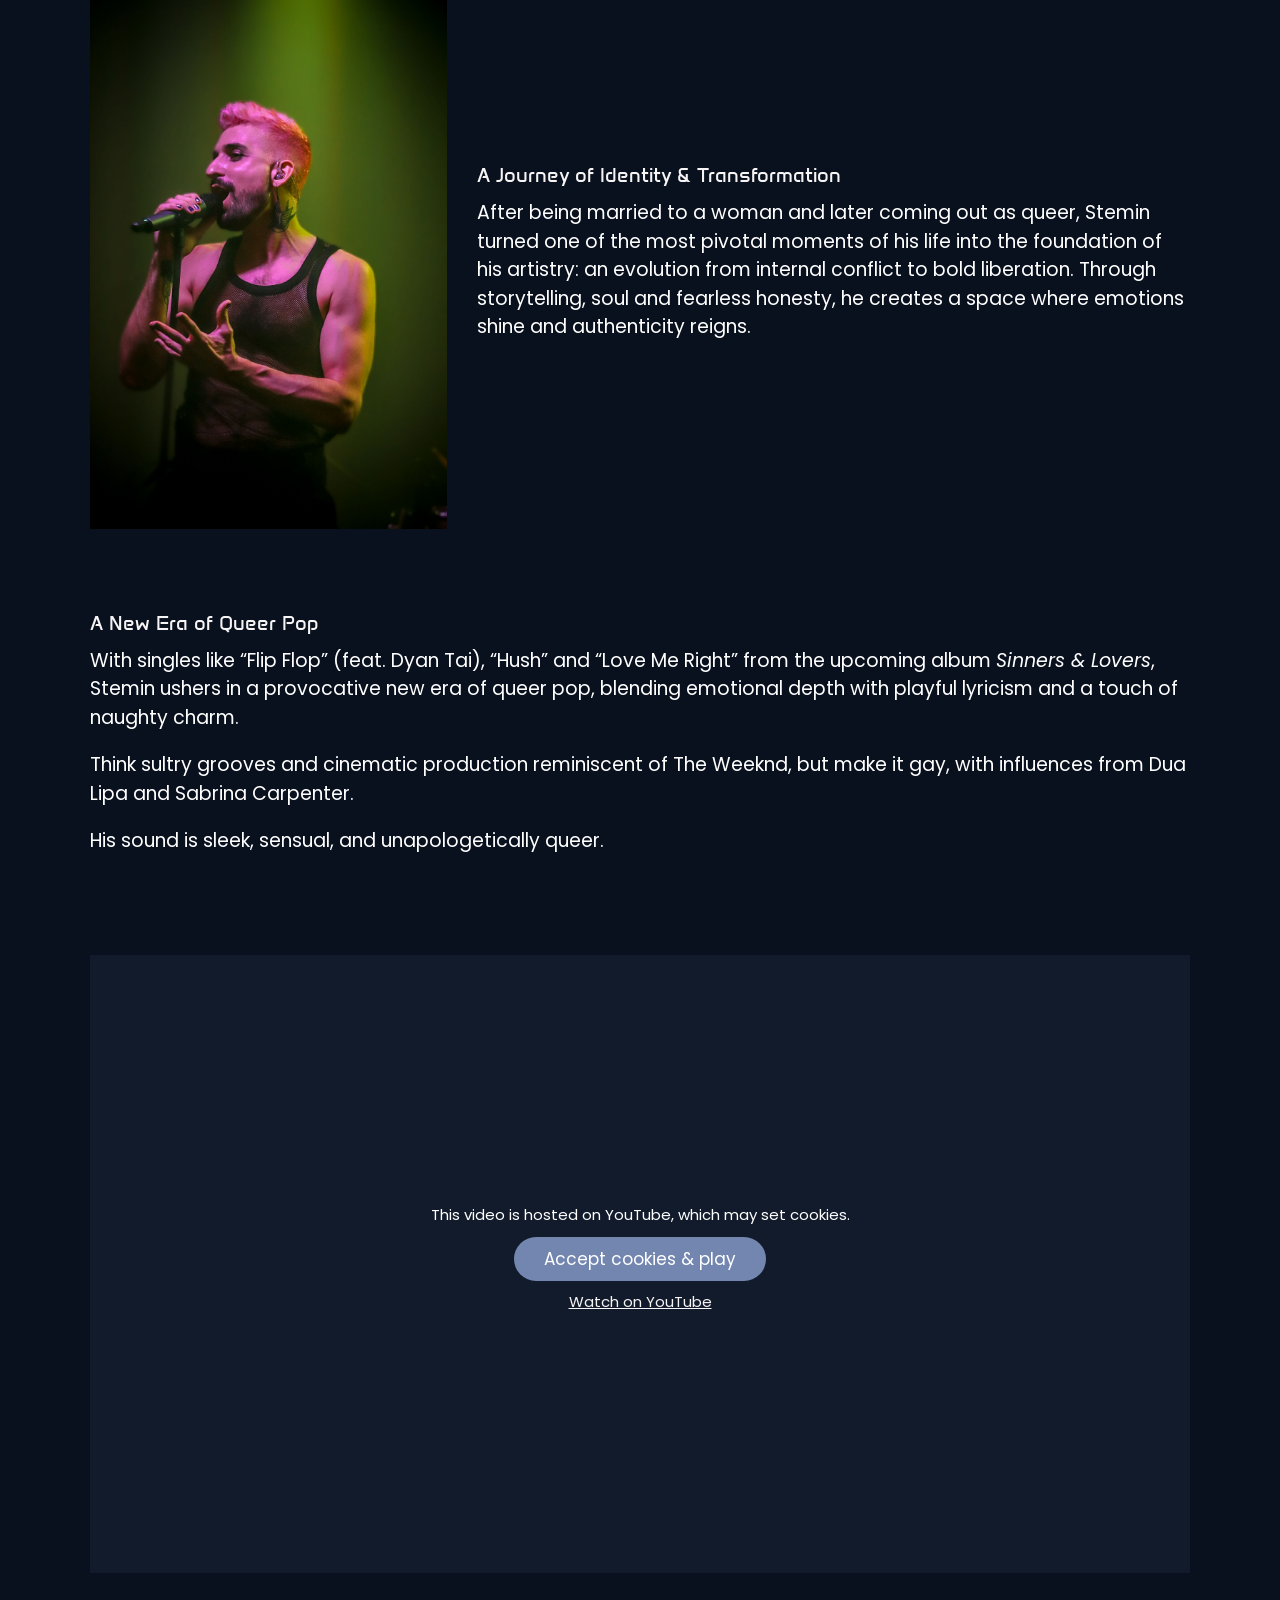
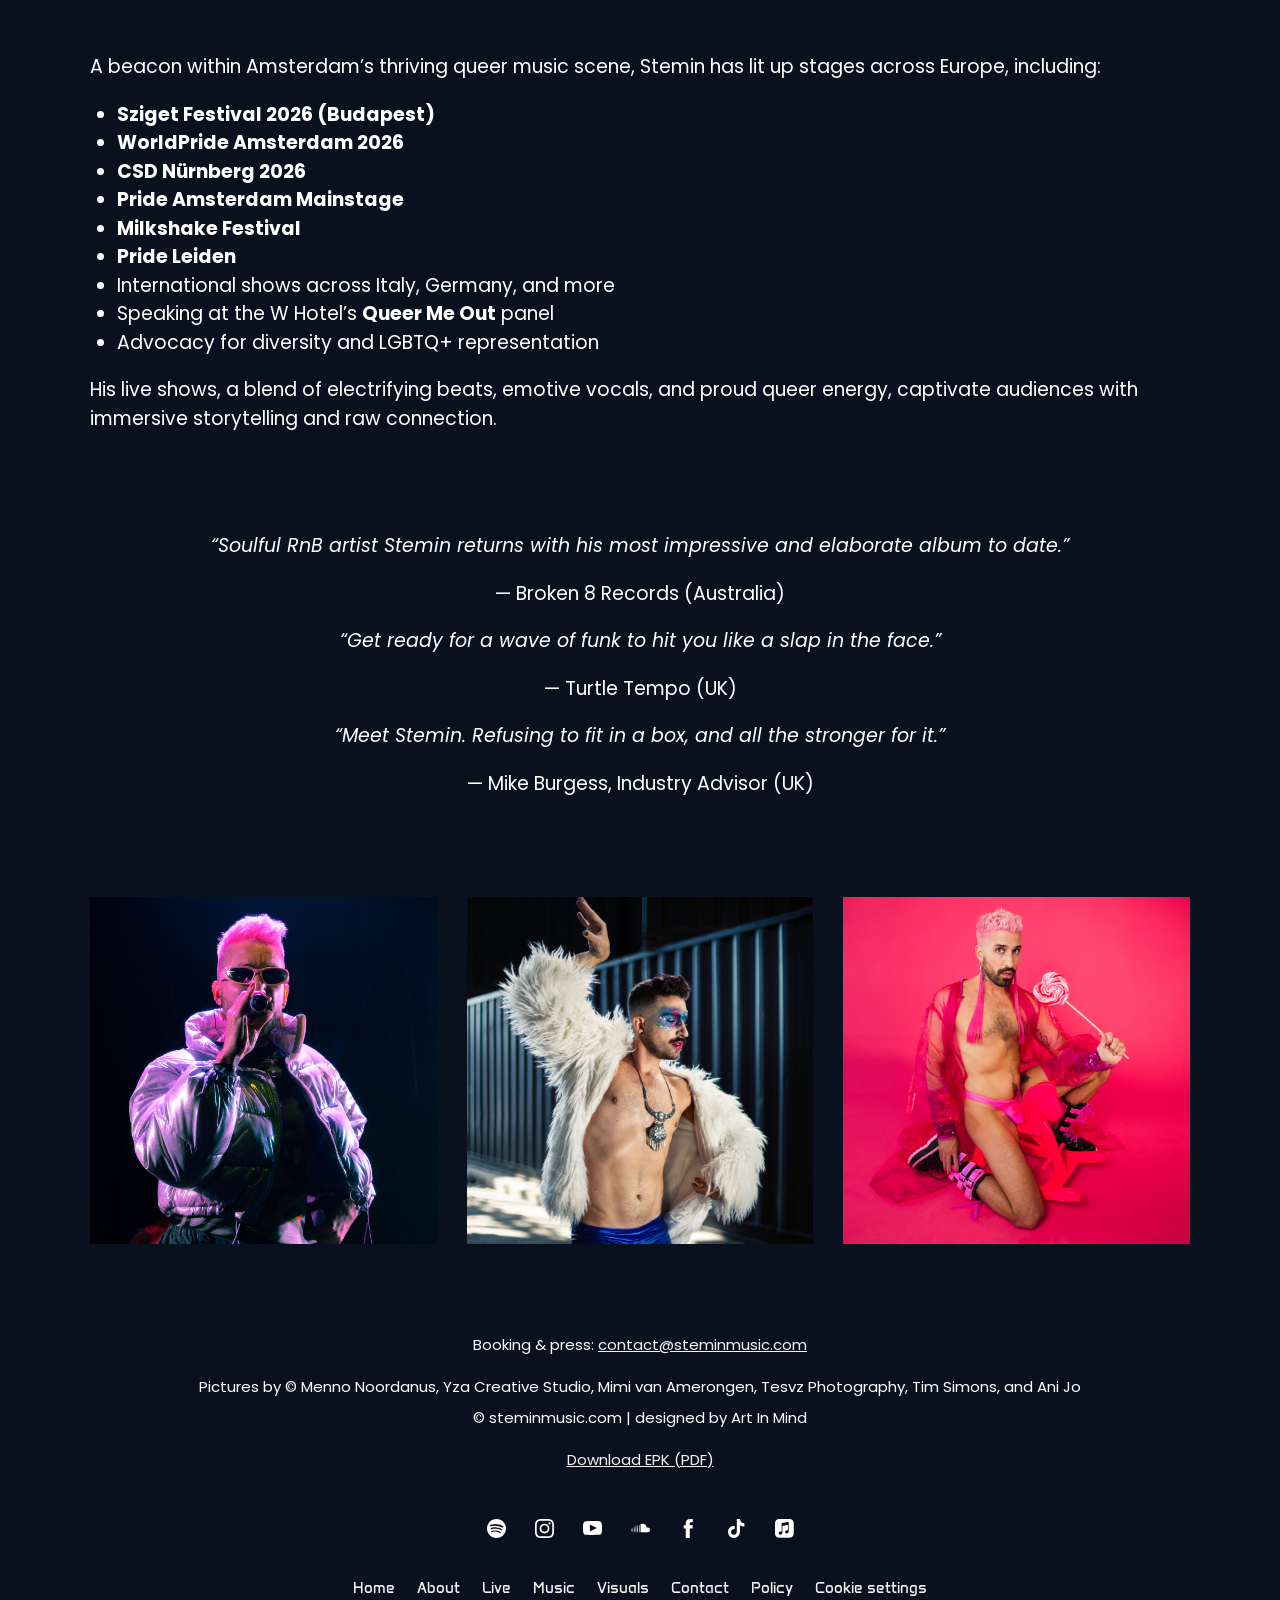
==== commit 35e3dbe3: "Header logo no longer clickable Co-Authored-By: Claude Opus 5.5 <noreply@anthropic.com> Claude-Sessi" ====
--- a/about/index.html
+++ b/about/index.html
@@ -22,7 +22,7 @@
 <button class="menu" aria-label="Menu" aria-expanded="false"><span></span><span></span><span></span></button>
 <nav class="nav"><ul><li><a href="../">Home</a></li><li><a href="../about/" aria-current=page>About</a></li><li><a href="../live/">Live</a></li><li><a href="../music/">Music</a></li><li><a href="../visuals/">Visuals</a></li><li class="has-sub"><a href="../contact/">Contact</a><ul><li><a href="../policy/">Policy</a></li></ul></li></ul></nav>
 </div>
-<div class="header-title"><a href="../"><img class="logo" src="../img/stemin-white-long.png" alt="Stemin"></a></div>
+<div class="header-title"><h1 class="logo-wrap"><img class="logo" src="../img/stemin-white-long.png" alt="Stemin"></h1></div>
 <div class="socials"><a href="https://open.spotify.com/artist/1zyGoR9jHhPVAwW4OPeCIf?si=YAcBXMqQQqu5lbDR0uVkJg" target="_blank" rel="noopener" aria-label="Spotify"><svg class="icon" viewbox="0 0 18 18" xmlns="http://www.w3.org/2000/svg"><path d="M9 0c1.242 0 2.414.234 3.516.703a8.832 8.832 0 012.865 1.934 9.3 9.3 0 011.916 2.847A8.885 8.885 0 0118 9a8.797 8.797 0 01-.703 3.48 8.832 8.832 0 01-1.934 2.866 9.185 9.185 0 01-2.883 1.916A8.28 8.28 0 019 18a8.28 8.28 0 01-3.48-.738 9.185 9.185 0 01-2.883-1.916A8.832 8.832 0 01.703 12.48 8.797 8.797 0 010 9c0-1.242.234-2.414.703-3.516a9.146 9.146 0 011.934-2.847A9.036 9.036 0 015.52.703 8.633 8.633 0 019 0zm-.053 10.898c-1.465-.164-3.052-.046-4.763.352a.477.477 0 00-.334.229.518.518 0 00-.053.439c.023.14.1.252.228.334.104.066.218.09.344.073l.096-.02c1.57-.352 3.017-.457 4.342-.317 1.324.14 2.513.54 3.568 1.196.14.07.281.087.422.052a.592.592 0 00.351-.263.528.528 0 00.053-.405.472.472 0 00-.299-.334c-1.172-.726-2.49-1.171-3.955-1.336zm.211-2.9c-1.863-.223-3.615-.088-5.256.404a.576.576 0 00-.369.334.74.74 0 00-.073.411l.02.1a.49.49 0 00.3.403c.175.082.357.1.544.053 1.406-.445 2.947-.568 4.623-.369 1.676.2 3.123.662 4.342 1.389.14.117.305.152.492.105a.78.78 0 00.457-.316.689.689 0 00.07-.528c-.046-.187-.14-.316-.28-.386-1.383-.844-3.007-1.377-4.87-1.6zm.07-3.094a21.718 21.718 0 00-3.146-.017c-1.008.093-1.91.258-2.707.492a.81.81 0 00-.475.404.83.83 0 00-.052.65c.07.188.199.34.386.458a.74.74 0 00.633.07c.68-.211 1.477-.363 2.39-.457a16.95 16.95 0 012.778.017c.961.083 1.899.24 2.813.475a9.645 9.645 0 012.46.984c.212.118.434.153.669.106.234-.047.398-.152.492-.316a.85.85 0 00.088-.65.798.798 0 00-.405-.51 10.987 10.987 0 00-2.777-1.16 16.84 16.84 0 00-3.146-.546z"></path></svg></a><a href="https://instagram.com/steminmusic" target="_blank" rel="noopener" aria-label="Instagram"><svg class="icon" viewbox="0 0 18 18" xmlns="http://www.w3.org/2000/svg"><path d="M6.955 1.628l2.582-.006c1.916.001 2.227.012 3.1.052.877.04 1.354.187 1.67.31.421.163.72.358 1.036.673.27.27.452.529.6.862l.073.173c.113.29.246.715.298 1.46l.03.627c.012.29.02.553.025.917l.01 2.842c-.002 1.915-.013 2.226-.053 3.099-.037.804-.163 1.272-.279 1.588l-.031.083c-.163.42-.358.72-.673 1.035-.315.315-.615.51-1.035.673-.29.113-.715.246-1.46.298l-1.21.05c-.344.007-.761.011-1.428.013l-3.255-.005a37.01 37.01 0 01-1.592-.046c-.877-.04-1.354-.187-1.67-.31a2.788 2.788 0 01-1.036-.673 2.788 2.788 0 01-.673-1.035c-.113-.29-.246-.715-.298-1.46l-.05-1.21a71.292 71.292 0 01-.013-1.428l.005-3.255c.006-.692.02-1.022.046-1.592.04-.877.187-1.354.31-1.67.163-.421.358-.72.673-1.036.315-.315.615-.51 1.035-.673.29-.113.715-.246 1.46-.298l.627-.03c.355-.015.668-.023 1.176-.028zM6.97.006h4.06c.747.007 1.09.021 1.68.048.959.044 1.613.196 2.185.419.592.23 1.094.537 1.594 1.038.5.5.808 1.002 1.038 1.594.198.509.34 1.082.4 1.876l.035.68c.026.62.036 1.093.038 2.574l-.005 2.658c-.006.844-.02 1.192-.05 1.818-.043.958-.195 1.612-.418 2.184a4.412 4.412 0 01-1.038 1.594c-.5.5-1.002.809-1.594 1.039-.509.197-1.082.34-1.876.4l-.795.039c-.53.021-1.003.03-2.193.032l-2.924-.004a39.115 39.115 0 01-1.818-.05c-.958-.043-1.612-.195-2.184-.417a4.412 4.412 0 01-1.594-1.039c-.5-.5-.809-1.002-1.039-1.594-.197-.509-.34-1.082-.4-1.876l-.042-.876C.009 11.575 0 11.027 0 9.527L.006 6.97c.007-.747.021-1.09.048-1.68.044-.959.196-1.613.418-2.185A4.412 4.412 0 011.511 1.51c.5-.5 1.002-.808 1.594-1.038.509-.198 1.082-.34 1.876-.4L5.857.03C6.177.018 6.49.01 6.97.006zm2.048 4.387a4.625 4.625 0 100 9.25 4.625 4.625 0 000-9.25zm0 1.623a3.002 3.002 0 110 6.004 3.002 3.002 0 010-6.004zm4.768-2.909a1.071 1.071 0 100 2.143 1.071 1.071 0 000-2.143z" fill-rule="evenodd"></path></svg></a><a href="https://www.youtube.com/channel/UCnm-_FGDX8ijLJgsgmDUvSA/featured" target="_blank" rel="noopener" aria-label="Youtube"><svg class="icon" viewbox="0 0 18 14" xmlns="http://www.w3.org/2000/svg"><path d="M7.518.011l1.81-.01c.971.004 3.89.03 5.972.173l.355.05c.394.061.95.209 1.445.76.463.478.66 1.426.714 1.746l.017.108s.155 1.378.168 2.816L18 7.241c0 .654-.032 1.31-.068 1.84l-.1 1.172s-.17 1.274-.732 1.853c-.675.753-1.463.753-1.8.811l-.537.033c-2.11.12-4.778.138-5.547.14l-2.132-.03c-1.465-.029-3.372-.076-4.215-.143-.394-.116-1.294-.058-1.969-.81-.43-.444-.63-1.293-.7-1.668l-.031-.186S.014 8.875 0 7.437V5.654l.007-.39c.012-.45.035-.883.06-1.254l.1-1.172S.339 1.564.9.985C1.575.232 2.362.232 2.7.174l.75-.045C4.827.057 6.4.025 7.518.01zm-.973 3.262v6.545l6.546-3.273-6.546-3.272z"></path></svg></a><a href="https://soundcloud.com/steminmusic" target="_blank" rel="noopener" aria-label="Soundcloud"><svg class="icon" viewbox="0 0 18 9" xmlns="http://www.w3.org/2000/svg"><path d="M4.698 1.755c.09 0 .145.036.163.108l.007.062.17 4.132-.17 1.98c0 .114-.057.17-.17.17-.045 0-.127-.072-.157-.13l-.013-.04-.113-1.98.113-4.132c0-.114.057-.17.17-.17zm3.17-.68c.094 0 .189.08.217.17l.01.057.113 4.755-.114 1.924-.009.056c-.028.092-.123.17-.217.17-.17 0-.283-.113-.226-.226l-.114-1.924.114-4.755c0-.113.113-.227.226-.227zm-1.642.567c.095 0 .19.078.218.17l.009.056.17 4.189-.114 1.924-.008.056c-.03.092-.124.17-.218.17s-.189-.078-.25-.203L6 7.924 5.887 6 6 1.868c0-.113.113-.226.226-.226zM10.755 0a4.075 4.075 0 014.075 3.736c.283-.113.566-.17.906-.17 1.302 0 2.264.962 2.264 2.264a2.293 2.293 0 01-2.16 2.316l-.16.005H9.282c-.097 0-.194-.125-.22-.232l-.006-.051V.566c0-.146.041-.208.16-.258l.066-.025C9.736.113 10.245 0 10.755 0zM3.17 2.83c.09 0 .145.036.163.08l.007.033.17 3.114-.17 1.98-.043.042c-.042.04-.085.072-.127.072-.09 0-.145-.036-.163-.08L3 8.038l-.17-1.981L3 2.943c.057-.056.113-.113.17-.113zM1.698 3.906c.045 0 .09 0 .107.058l.006.055.17 2.038-.17 1.98a.122.122 0 01-.113.114c-.045 0-.09-.036-.107-.08l-.006-.033-.17-1.981.17-2.038c0-.057.057-.113.113-.113zm-1.472.396l.029.007a.05.05 0 01.02.017l.008.032.226 1.699-.226 1.641s0 .057-.057.057l-.028-.007a.05.05 0 01-.02-.017L.17 7.698 0 6.057l.17-1.699s0-.056.056-.056z"></path></svg></a><a href="https://facebook.com/steminmusic" target="_blank" rel="noopener" aria-label="Facebook"><svg class="icon" viewbox="0 0 9 18" xmlns="http://www.w3.org/2000/svg"><path d="M1.907 18V8.999H0V5.897h1.907V4.035C1.907 1.505 2.984 0 6.044 0h2.547v3.103H7c-1.191 0-1.27.433-1.27 1.242l-.005 1.552h2.885L8.27 9H5.724V18H1.907z" fill-rule="evenodd"></path></svg></a><a href="https://www.tiktok.com/@steminmusic" target="_blank" rel="noopener" aria-label="Tiktok"><svg class="icon" viewbox="0 0 16 18" xmlns="http://www.w3.org/2000/svg"><path d="M11.281 0c.298 2.554 1.73 4.077 4.219 4.24v2.872c-1.442.14-2.706-.33-4.175-1.215v5.373c0 6.826-7.473 8.96-10.477 4.066-1.93-3.148-.748-8.672 5.444-8.894v3.03a8.99 8.99 0 00-1.437.35c-1.377.465-2.158 1.335-1.94 2.868.417 2.938 5.828 3.808 5.378-1.933V.005h2.988V0z" fill-rule="evenodd"></path></svg></a><a href="https://itunes.apple.com/artist/stemin/1516719726" target="_blank" rel="noopener" aria-label="Apple Music"><svg class="icon" viewbox="0 0 73 73" xmlns="http://www.w3.org/2000/svg"><path class="st0" d="M72,19.94c0-0.72-0.01-1.45-0.03-2.17c-0.04-1.58-0.14-3.17-0.42-4.73c-0.28-1.58-0.75-3.06-1.48-4.5 c-0.72-1.41-1.66-2.71-2.78-3.83c-1.12-1.12-2.42-2.06-3.83-2.78c-1.44-0.73-2.91-1.2-4.49-1.48c-1.56-0.28-3.15-0.37-4.73-0.42 C53.51,0.02,52.78,0.01,52.06,0c-0.86,0-1.72,0-2.58,0H22.52c-0.86,0-1.72,0-2.58,0c-0.72,0-1.45,0.01-2.17,0.03 c-1.58,0.04-3.17,0.14-4.73,0.42C11.46,0.74,9.98,1.2,8.55,1.94C7.13,2.66,5.84,3.6,4.72,4.72S2.65,7.13,1.93,8.55 c-0.73,1.44-1.2,2.91-1.48,4.5c-0.28,1.56-0.37,3.15-0.42,4.73C0.02,18.5,0.01,19.22,0,19.94c0,0.86,0,1.72,0,2.58v26.95 c0,0.86,0,1.72,0,2.58c0,0.72,0.01,1.45,0.03,2.17c0.04,1.58,0.14,3.17,0.42,4.73c0.28,1.58,0.75,3.06,1.48,4.5 c0.72,1.41,1.66,2.71,2.78,3.83s2.42,2.06,3.83,2.78c1.44,0.73,2.91,1.2,4.49,1.48c1.56,0.28,3.15,0.37,4.73,0.42 c0.72,0.02,1.45,0.03,2.17,0.03c0.86,0.01,1.72,0,2.58,0h26.95c0.86,0,1.72,0,2.58,0c0.72,0,1.45-0.01,2.17-0.03 c1.58-0.04,3.17-0.14,4.73-0.42c1.58-0.28,3.06-0.75,4.49-1.48c1.41-0.72,2.71-1.66,3.83-2.78c1.12-1.12,2.06-2.41,2.78-3.83 c0.73-1.44,1.2-2.91,1.48-4.5c0.28-1.56,0.37-3.15,0.42-4.73c0.02-0.72,0.03-1.45,0.03-2.17c0.01-0.86,0-1.72,0-2.58V22.52 C72,21.66,72,20.8,72,19.94z M52.71,46.85c0,0.91-0.01,1.74-0.2,2.65c-0.19,0.89-0.53,1.72-1.05,2.47 c-0.52,0.75-1.19,1.36-1.97,1.82c-0.79,0.47-1.62,0.73-2.5,0.91c-1.66,0.33-2.79,0.41-3.86,0.2c-1.03-0.21-1.9-0.68-2.6-1.32 c-1.03-0.95-1.68-2.23-1.82-3.56c-0.16-1.57,0.36-3.24,1.53-4.48c0.59-0.62,1.34-1.11,2.34-1.5c1.04-0.4,2.19-0.65,3.96-1 c0.47-0.09,0.93-0.19,1.4-0.28c0.61-0.12,1.14-0.28,1.56-0.8c0.43-0.52,0.43-1.16,0.43-1.78V24.32c0-1.21-0.54-1.54-1.7-1.32 c-0.83,0.16-18.62,3.75-18.62,3.75c-1,0.24-1.36,0.57-1.36,1.82v23.23c0,0.91-0.05,1.74-0.24,2.65c-0.19,0.89-0.53,1.72-1.05,2.47 c-0.52,0.75-1.19,1.36-1.97,1.82c-0.79,0.47-1.62,0.74-2.5,0.92c-1.66,0.33-2.79,0.41-3.86,0.2c-1.03-0.21-1.9-0.69-2.6-1.33 c-1.03-0.95-1.63-2.23-1.78-3.56c-0.16-1.57,0.31-3.24,1.49-4.48c0.59-0.62,1.34-1.11,2.34-1.5c1.04-0.4,2.19-0.65,3.96-1 c0.47-0.09,0.93-0.19,1.4-0.28c0.61-0.12,1.14-0.28,1.56-0.8c0.42-0.52,0.47-1.13,0.47-1.75c0-4.92,0-26.78,0-26.78 c0-0.36,0.03-0.6,0.05-0.72c0.09-0.56,0.31-1.05,0.72-1.39c0.34-0.28,0.78-0.48,1.33-0.6l0.01,0L49,11.33 c0.19-0.04,1.73-0.31,1.91-0.33c1.16-0.1,1.81,0.66,1.81,1.89L52.71,46.85L52.71,46.85z"></path></svg></a></div>
 </header>
 <main id="main">
--- a/style.css
+++ b/style.css
@@ -213,3 +213,6 @@
 }
 .photos img{object-position:center 30%}
 .photos.tall img{aspect-ratio:3/4}
+.logos{gap:60px 40px;margin-top:50px}
+.logos img{max-height:110px;max-width:220px}
+.logo-wrap{margin:0;line-height:0}
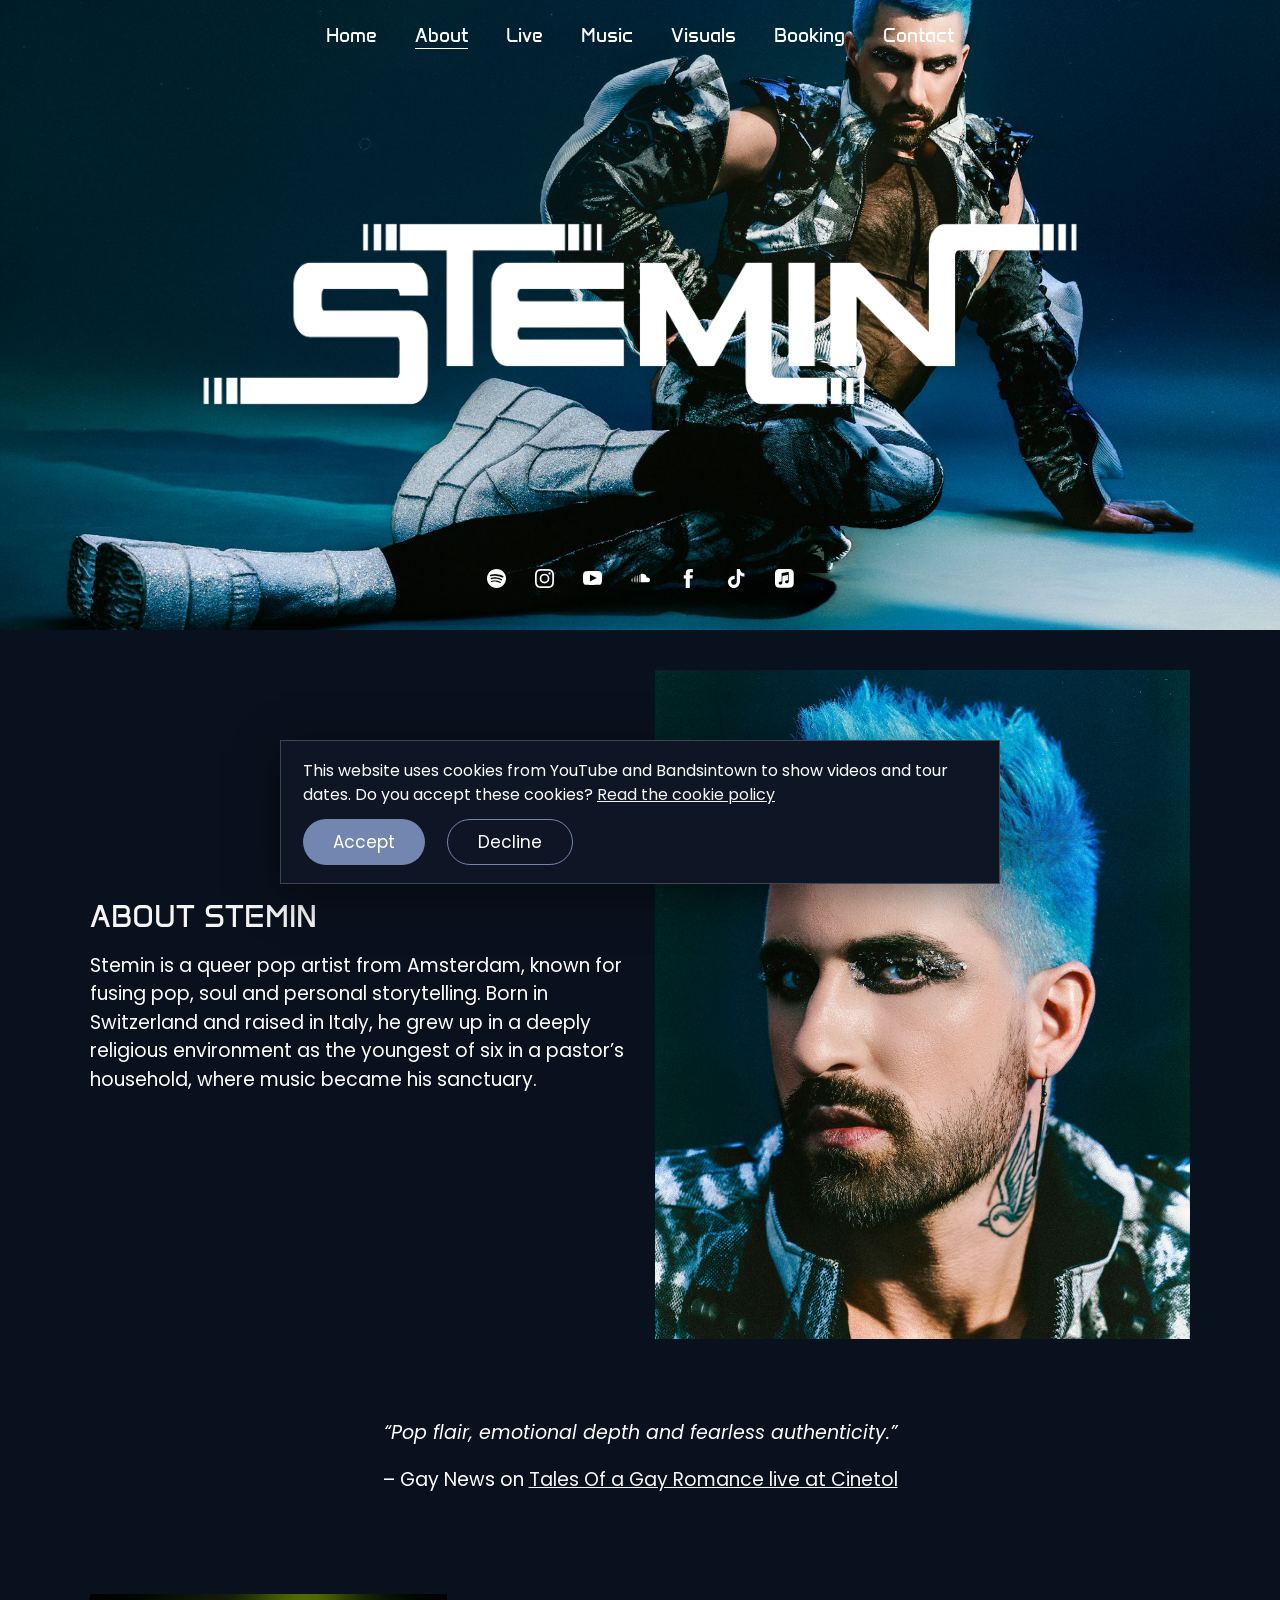
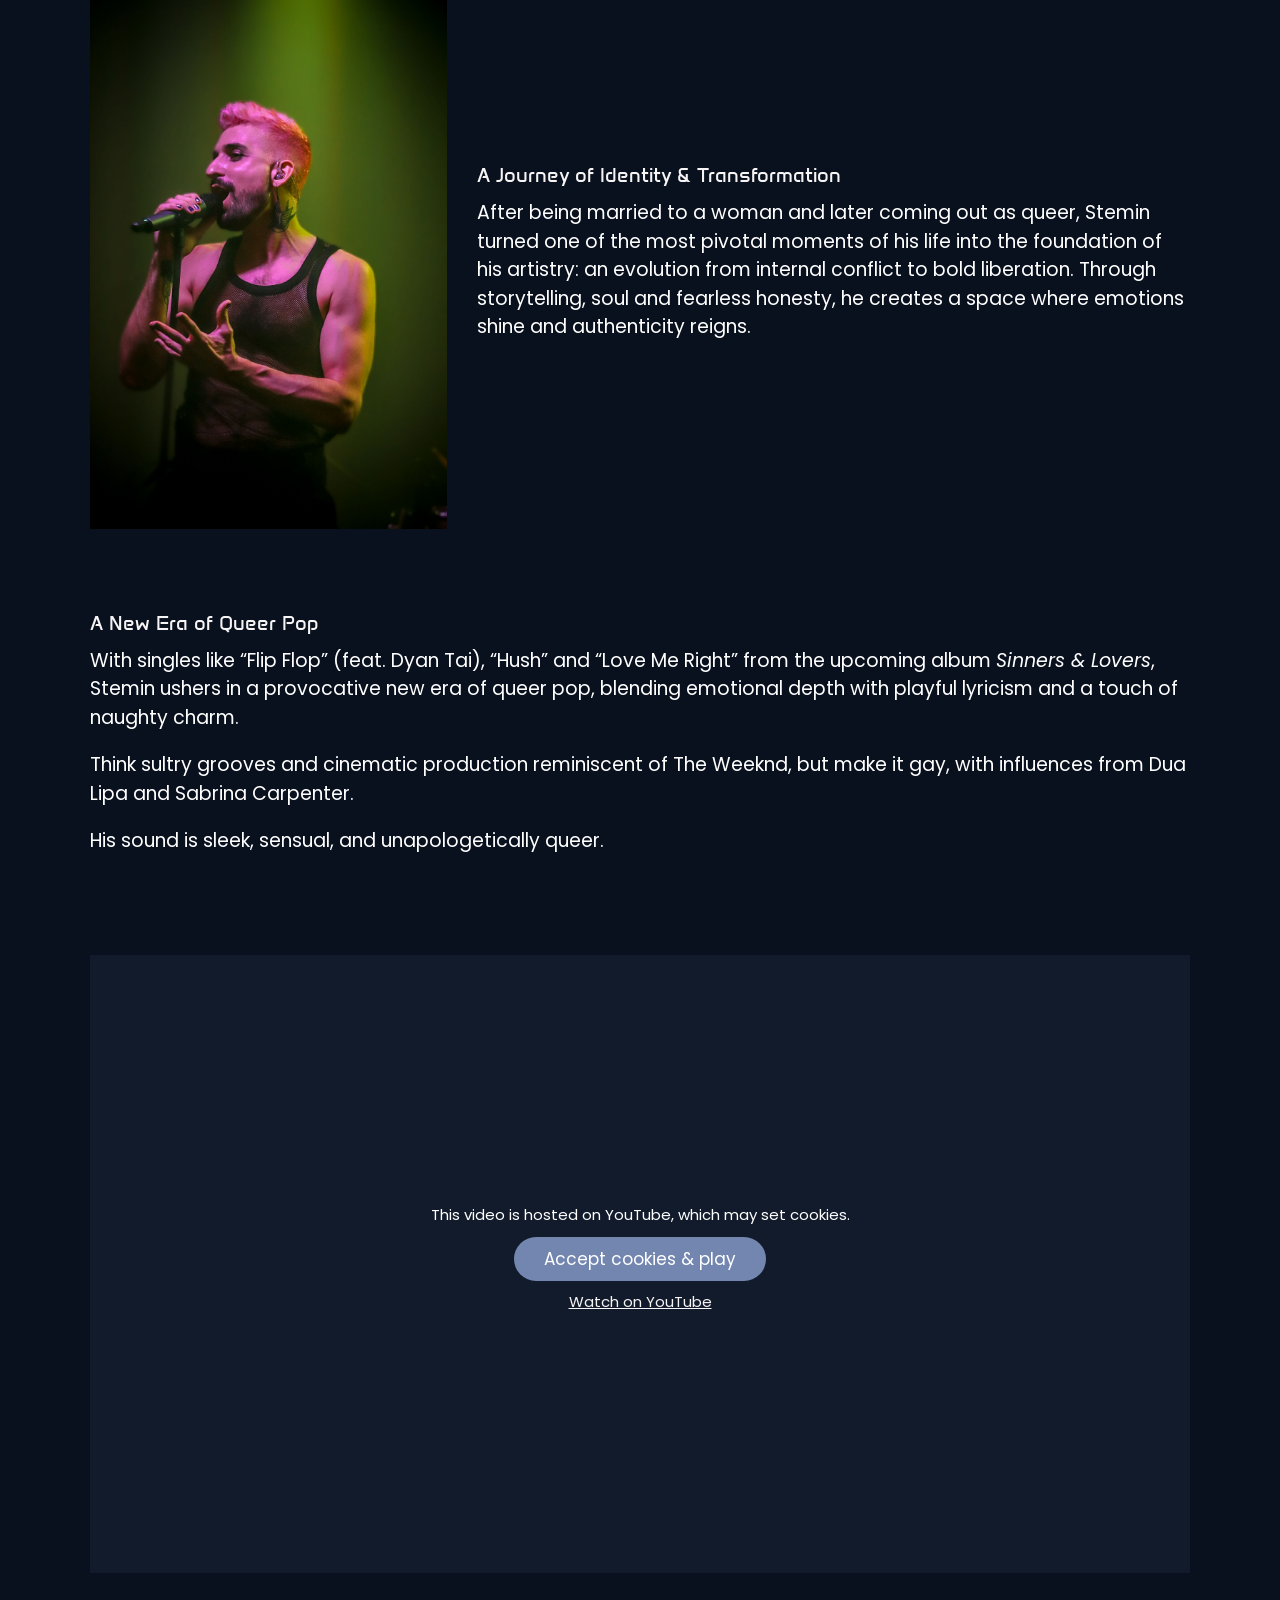
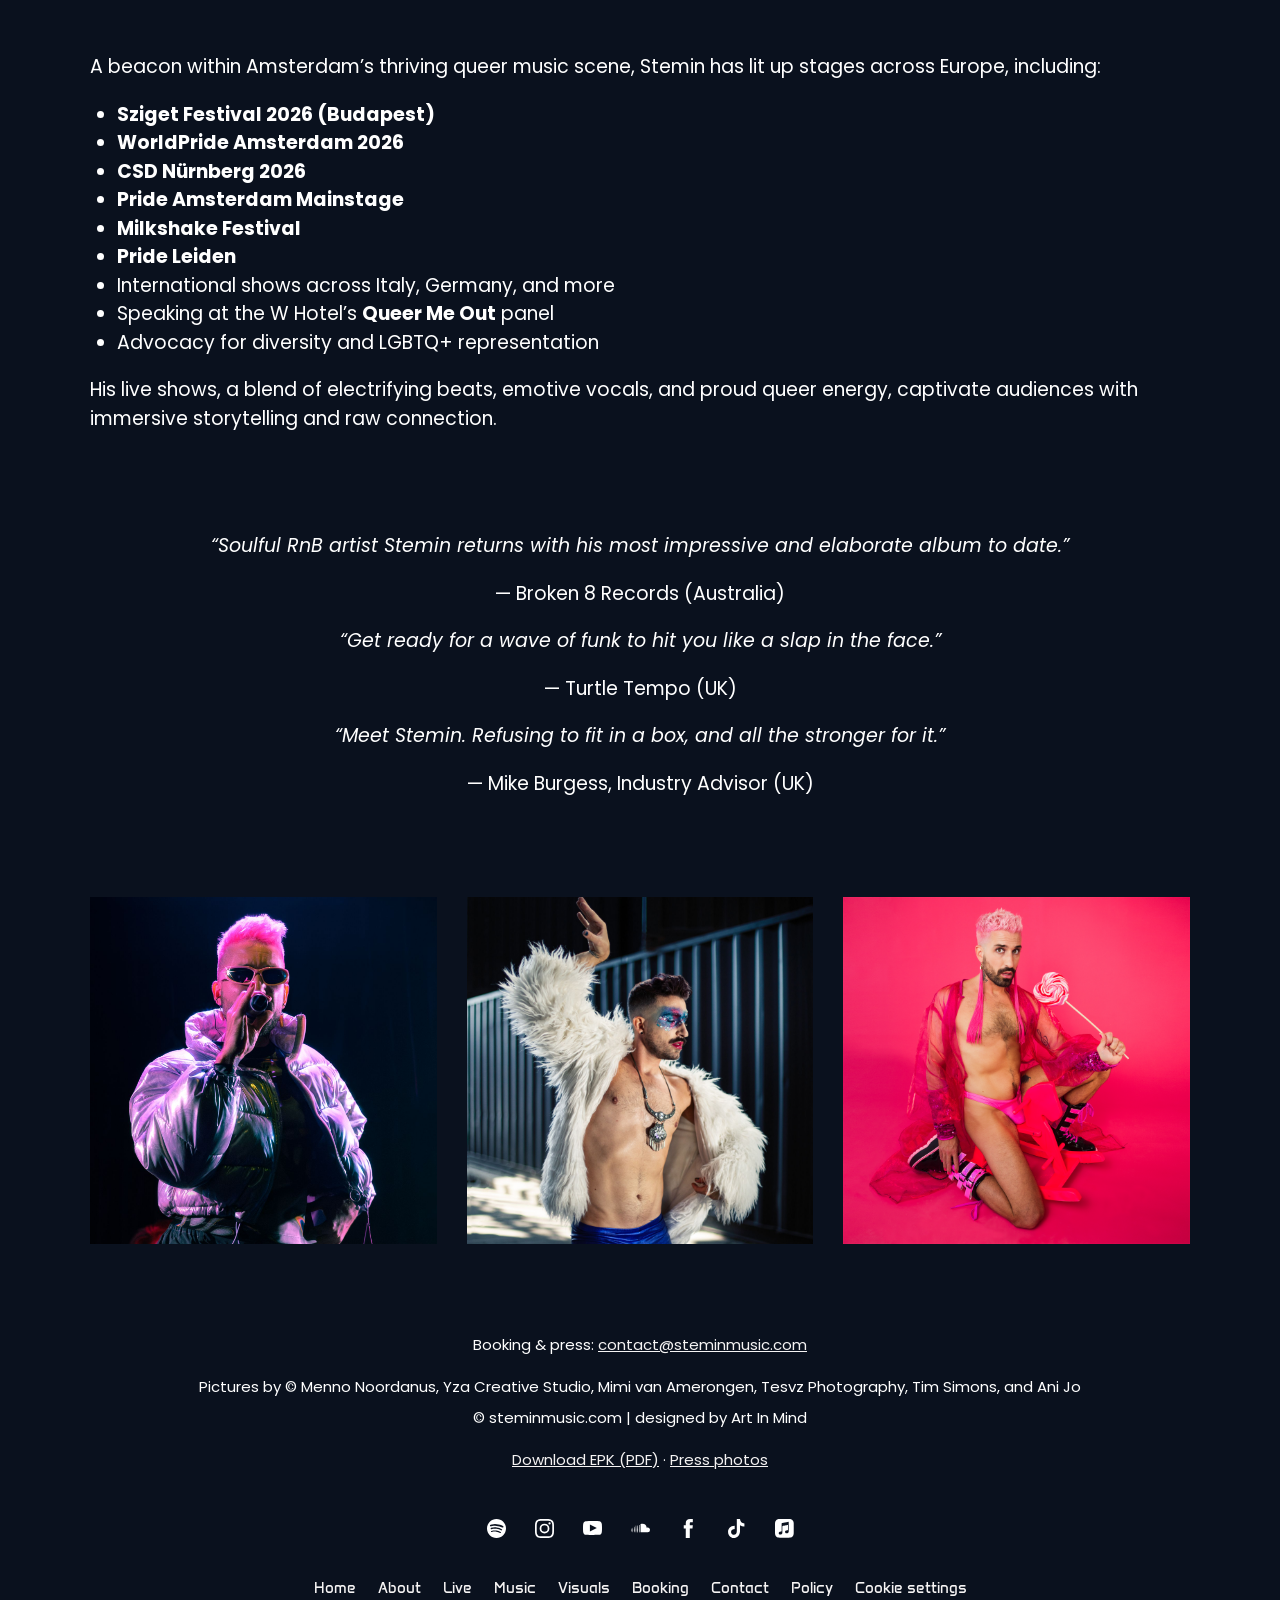
==== commit 68c44759: "Booking + press pages, moving header, new-era headers, next show, listen links Co-Authored-By: Claud" ====
--- a/about/index.html
+++ b/about/index.html
@@ -17,10 +17,10 @@
 </head>
 <body class="page-about">
 <header class="page-header">
-<img class="header-bg" src="../img/anisa-xhomaqi-20.jpg" srcset="../img/anisa-xhomaqi-20-800.jpg 800w, ../img/anisa-xhomaqi-20.jpg 2000w" sizes="(max-width: 760px) 100vw, 1140px" alt="" fetchpriority="high">
+<img class="header-bg" src="../img/260520-stemin-402-socialmedia.jpg" srcset="../img/260520-stemin-402-socialmedia-800.jpg 800w, ../img/260520-stemin-402-socialmedia.jpg 2000w" sizes="(max-width: 760px) 100vw, 1140px" alt="" fetchpriority="high">
 <div class="nav-bar">
 <button class="menu" aria-label="Menu" aria-expanded="false"><span></span><span></span><span></span></button>
-<nav class="nav"><ul><li><a href="../">Home</a></li><li><a href="../about/" aria-current=page>About</a></li><li><a href="../live/">Live</a></li><li><a href="../music/">Music</a></li><li><a href="../visuals/">Visuals</a></li><li class="has-sub"><a href="../contact/">Contact</a><ul><li><a href="../policy/">Policy</a></li></ul></li></ul></nav>
+<nav class="nav"><ul><li><a href="../">Home</a></li><li><a href="../about/" aria-current=page>About</a></li><li><a href="../live/">Live</a></li><li><a href="../music/">Music</a></li><li><a href="../visuals/">Visuals</a></li><li><a href="../booking/">Booking</a></li><li class="has-sub"><a href="../contact/">Contact</a><ul><li><a href="../policy/">Policy</a></li></ul></li></ul></nav>
 </div>
 <div class="header-title"><h1 class="logo-wrap"><img class="logo" src="../img/stemin-white-long.png" alt="Stemin"></h1></div>
 <div class="socials"><a href="https://open.spotify.com/artist/1zyGoR9jHhPVAwW4OPeCIf?si=YAcBXMqQQqu5lbDR0uVkJg" target="_blank" rel="noopener" aria-label="Spotify"><svg class="icon" viewbox="0 0 18 18" xmlns="http://www.w3.org/2000/svg"><path d="M9 0c1.242 0 2.414.234 3.516.703a8.832 8.832 0 012.865 1.934 9.3 9.3 0 011.916 2.847A8.885 8.885 0 0118 9a8.797 8.797 0 01-.703 3.48 8.832 8.832 0 01-1.934 2.866 9.185 9.185 0 01-2.883 1.916A8.28 8.28 0 019 18a8.28 8.28 0 01-3.48-.738 9.185 9.185 0 01-2.883-1.916A8.832 8.832 0 01.703 12.48 8.797 8.797 0 010 9c0-1.242.234-2.414.703-3.516a9.146 9.146 0 011.934-2.847A9.036 9.036 0 015.52.703 8.633 8.633 0 019 0zm-.053 10.898c-1.465-.164-3.052-.046-4.763.352a.477.477 0 00-.334.229.518.518 0 00-.053.439c.023.14.1.252.228.334.104.066.218.09.344.073l.096-.02c1.57-.352 3.017-.457 4.342-.317 1.324.14 2.513.54 3.568 1.196.14.07.281.087.422.052a.592.592 0 00.351-.263.528.528 0 00.053-.405.472.472 0 00-.299-.334c-1.172-.726-2.49-1.171-3.955-1.336zm.211-2.9c-1.863-.223-3.615-.088-5.256.404a.576.576 0 00-.369.334.74.74 0 00-.073.411l.02.1a.49.49 0 00.3.403c.175.082.357.1.544.053 1.406-.445 2.947-.568 4.623-.369 1.676.2 3.123.662 4.342 1.389.14.117.305.152.492.105a.78.78 0 00.457-.316.689.689 0 00.07-.528c-.046-.187-.14-.316-.28-.386-1.383-.844-3.007-1.377-4.87-1.6zm.07-3.094a21.718 21.718 0 00-3.146-.017c-1.008.093-1.91.258-2.707.492a.81.81 0 00-.475.404.83.83 0 00-.052.65c.07.188.199.34.386.458a.74.74 0 00.633.07c.68-.211 1.477-.363 2.39-.457a16.95 16.95 0 012.778.017c.961.083 1.899.24 2.813.475a9.645 9.645 0 012.46.984c.212.118.434.153.669.106.234-.047.398-.152.492-.316a.85.85 0 00.088-.65.798.798 0 00-.405-.51 10.987 10.987 0 00-2.777-1.16 16.84 16.84 0 00-3.146-.546z"></path></svg></a><a href="https://instagram.com/steminmusic" target="_blank" rel="noopener" aria-label="Instagram"><svg class="icon" viewbox="0 0 18 18" xmlns="http://www.w3.org/2000/svg"><path d="M6.955 1.628l2.582-.006c1.916.001 2.227.012 3.1.052.877.04 1.354.187 1.67.31.421.163.72.358 1.036.673.27.27.452.529.6.862l.073.173c.113.29.246.715.298 1.46l.03.627c.012.29.02.553.025.917l.01 2.842c-.002 1.915-.013 2.226-.053 3.099-.037.804-.163 1.272-.279 1.588l-.031.083c-.163.42-.358.72-.673 1.035-.315.315-.615.51-1.035.673-.29.113-.715.246-1.46.298l-1.21.05c-.344.007-.761.011-1.428.013l-3.255-.005a37.01 37.01 0 01-1.592-.046c-.877-.04-1.354-.187-1.67-.31a2.788 2.788 0 01-1.036-.673 2.788 2.788 0 01-.673-1.035c-.113-.29-.246-.715-.298-1.46l-.05-1.21a71.292 71.292 0 01-.013-1.428l.005-3.255c.006-.692.02-1.022.046-1.592.04-.877.187-1.354.31-1.67.163-.421.358-.72.673-1.036.315-.315.615-.51 1.035-.673.29-.113.715-.246 1.46-.298l.627-.03c.355-.015.668-.023 1.176-.028zM6.97.006h4.06c.747.007 1.09.021 1.68.048.959.044 1.613.196 2.185.419.592.23 1.094.537 1.594 1.038.5.5.808 1.002 1.038 1.594.198.509.34 1.082.4 1.876l.035.68c.026.62.036 1.093.038 2.574l-.005 2.658c-.006.844-.02 1.192-.05 1.818-.043.958-.195 1.612-.418 2.184a4.412 4.412 0 01-1.038 1.594c-.5.5-1.002.809-1.594 1.039-.509.197-1.082.34-1.876.4l-.795.039c-.53.021-1.003.03-2.193.032l-2.924-.004a39.115 39.115 0 01-1.818-.05c-.958-.043-1.612-.195-2.184-.417a4.412 4.412 0 01-1.594-1.039c-.5-.5-.809-1.002-1.039-1.594-.197-.509-.34-1.082-.4-1.876l-.042-.876C.009 11.575 0 11.027 0 9.527L.006 6.97c.007-.747.021-1.09.048-1.68.044-.959.196-1.613.418-2.185A4.412 4.412 0 011.511 1.51c.5-.5 1.002-.808 1.594-1.038.509-.198 1.082-.34 1.876-.4L5.857.03C6.177.018 6.49.01 6.97.006zm2.048 4.387a4.625 4.625 0 100 9.25 4.625 4.625 0 000-9.25zm0 1.623a3.002 3.002 0 110 6.004 3.002 3.002 0 010-6.004zm4.768-2.909a1.071 1.071 0 100 2.143 1.071 1.071 0 000-2.143z" fill-rule="evenodd"></path></svg></a><a href="https://www.youtube.com/channel/UCnm-_FGDX8ijLJgsgmDUvSA/featured" target="_blank" rel="noopener" aria-label="Youtube"><svg class="icon" viewbox="0 0 18 14" xmlns="http://www.w3.org/2000/svg"><path d="M7.518.011l1.81-.01c.971.004 3.89.03 5.972.173l.355.05c.394.061.95.209 1.445.76.463.478.66 1.426.714 1.746l.017.108s.155 1.378.168 2.816L18 7.241c0 .654-.032 1.31-.068 1.84l-.1 1.172s-.17 1.274-.732 1.853c-.675.753-1.463.753-1.8.811l-.537.033c-2.11.12-4.778.138-5.547.14l-2.132-.03c-1.465-.029-3.372-.076-4.215-.143-.394-.116-1.294-.058-1.969-.81-.43-.444-.63-1.293-.7-1.668l-.031-.186S.014 8.875 0 7.437V5.654l.007-.39c.012-.45.035-.883.06-1.254l.1-1.172S.339 1.564.9.985C1.575.232 2.362.232 2.7.174l.75-.045C4.827.057 6.4.025 7.518.01zm-.973 3.262v6.545l6.546-3.273-6.546-3.272z"></path></svg></a><a href="https://soundcloud.com/steminmusic" target="_blank" rel="noopener" aria-label="Soundcloud"><svg class="icon" viewbox="0 0 18 9" xmlns="http://www.w3.org/2000/svg"><path d="M4.698 1.755c.09 0 .145.036.163.108l.007.062.17 4.132-.17 1.98c0 .114-.057.17-.17.17-.045 0-.127-.072-.157-.13l-.013-.04-.113-1.98.113-4.132c0-.114.057-.17.17-.17zm3.17-.68c.094 0 .189.08.217.17l.01.057.113 4.755-.114 1.924-.009.056c-.028.092-.123.17-.217.17-.17 0-.283-.113-.226-.226l-.114-1.924.114-4.755c0-.113.113-.227.226-.227zm-1.642.567c.095 0 .19.078.218.17l.009.056.17 4.189-.114 1.924-.008.056c-.03.092-.124.17-.218.17s-.189-.078-.25-.203L6 7.924 5.887 6 6 1.868c0-.113.113-.226.226-.226zM10.755 0a4.075 4.075 0 014.075 3.736c.283-.113.566-.17.906-.17 1.302 0 2.264.962 2.264 2.264a2.293 2.293 0 01-2.16 2.316l-.16.005H9.282c-.097 0-.194-.125-.22-.232l-.006-.051V.566c0-.146.041-.208.16-.258l.066-.025C9.736.113 10.245 0 10.755 0zM3.17 2.83c.09 0 .145.036.163.08l.007.033.17 3.114-.17 1.98-.043.042c-.042.04-.085.072-.127.072-.09 0-.145-.036-.163-.08L3 8.038l-.17-1.981L3 2.943c.057-.056.113-.113.17-.113zM1.698 3.906c.045 0 .09 0 .107.058l.006.055.17 2.038-.17 1.98a.122.122 0 01-.113.114c-.045 0-.09-.036-.107-.08l-.006-.033-.17-1.981.17-2.038c0-.057.057-.113.113-.113zm-1.472.396l.029.007a.05.05 0 01.02.017l.008.032.226 1.699-.226 1.641s0 .057-.057.057l-.028-.007a.05.05 0 01-.02-.017L.17 7.698 0 6.057l.17-1.699s0-.056.056-.056z"></path></svg></a><a href="https://facebook.com/steminmusic" target="_blank" rel="noopener" aria-label="Facebook"><svg class="icon" viewbox="0 0 9 18" xmlns="http://www.w3.org/2000/svg"><path d="M1.907 18V8.999H0V5.897h1.907V4.035C1.907 1.505 2.984 0 6.044 0h2.547v3.103H7c-1.191 0-1.27.433-1.27 1.242l-.005 1.552h2.885L8.27 9H5.724V18H1.907z" fill-rule="evenodd"></path></svg></a><a href="https://www.tiktok.com/@steminmusic" target="_blank" rel="noopener" aria-label="Tiktok"><svg class="icon" viewbox="0 0 16 18" xmlns="http://www.w3.org/2000/svg"><path d="M11.281 0c.298 2.554 1.73 4.077 4.219 4.24v2.872c-1.442.14-2.706-.33-4.175-1.215v5.373c0 6.826-7.473 8.96-10.477 4.066-1.93-3.148-.748-8.672 5.444-8.894v3.03a8.99 8.99 0 00-1.437.35c-1.377.465-2.158 1.335-1.94 2.868.417 2.938 5.828 3.808 5.378-1.933V.005h2.988V0z" fill-rule="evenodd"></path></svg></a><a href="https://itunes.apple.com/artist/stemin/1516719726" target="_blank" rel="noopener" aria-label="Apple Music"><svg class="icon" viewbox="0 0 73 73" xmlns="http://www.w3.org/2000/svg"><path class="st0" d="M72,19.94c0-0.72-0.01-1.45-0.03-2.17c-0.04-1.58-0.14-3.17-0.42-4.73c-0.28-1.58-0.75-3.06-1.48-4.5 c-0.72-1.41-1.66-2.71-2.78-3.83c-1.12-1.12-2.42-2.06-3.83-2.78c-1.44-0.73-2.91-1.2-4.49-1.48c-1.56-0.28-3.15-0.37-4.73-0.42 C53.51,0.02,52.78,0.01,52.06,0c-0.86,0-1.72,0-2.58,0H22.52c-0.86,0-1.72,0-2.58,0c-0.72,0-1.45,0.01-2.17,0.03 c-1.58,0.04-3.17,0.14-4.73,0.42C11.46,0.74,9.98,1.2,8.55,1.94C7.13,2.66,5.84,3.6,4.72,4.72S2.65,7.13,1.93,8.55 c-0.73,1.44-1.2,2.91-1.48,4.5c-0.28,1.56-0.37,3.15-0.42,4.73C0.02,18.5,0.01,19.22,0,19.94c0,0.86,0,1.72,0,2.58v26.95 c0,0.86,0,1.72,0,2.58c0,0.72,0.01,1.45,0.03,2.17c0.04,1.58,0.14,3.17,0.42,4.73c0.28,1.58,0.75,3.06,1.48,4.5 c0.72,1.41,1.66,2.71,2.78,3.83s2.42,2.06,3.83,2.78c1.44,0.73,2.91,1.2,4.49,1.48c1.56,0.28,3.15,0.37,4.73,0.42 c0.72,0.02,1.45,0.03,2.17,0.03c0.86,0.01,1.72,0,2.58,0h26.95c0.86,0,1.72,0,2.58,0c0.72,0,1.45-0.01,2.17-0.03 c1.58-0.04,3.17-0.14,4.73-0.42c1.58-0.28,3.06-0.75,4.49-1.48c1.41-0.72,2.71-1.66,3.83-2.78c1.12-1.12,2.06-2.41,2.78-3.83 c0.73-1.44,1.2-2.91,1.48-4.5c0.28-1.56,0.37-3.15,0.42-4.73c0.02-0.72,0.03-1.45,0.03-2.17c0.01-0.86,0-1.72,0-2.58V22.52 C72,21.66,72,20.8,72,19.94z M52.71,46.85c0,0.91-0.01,1.74-0.2,2.65c-0.19,0.89-0.53,1.72-1.05,2.47 c-0.52,0.75-1.19,1.36-1.97,1.82c-0.79,0.47-1.62,0.73-2.5,0.91c-1.66,0.33-2.79,0.41-3.86,0.2c-1.03-0.21-1.9-0.68-2.6-1.32 c-1.03-0.95-1.68-2.23-1.82-3.56c-0.16-1.57,0.36-3.24,1.53-4.48c0.59-0.62,1.34-1.11,2.34-1.5c1.04-0.4,2.19-0.65,3.96-1 c0.47-0.09,0.93-0.19,1.4-0.28c0.61-0.12,1.14-0.28,1.56-0.8c0.43-0.52,0.43-1.16,0.43-1.78V24.32c0-1.21-0.54-1.54-1.7-1.32 c-0.83,0.16-18.62,3.75-18.62,3.75c-1,0.24-1.36,0.57-1.36,1.82v23.23c0,0.91-0.05,1.74-0.24,2.65c-0.19,0.89-0.53,1.72-1.05,2.47 c-0.52,0.75-1.19,1.36-1.97,1.82c-0.79,0.47-1.62,0.74-2.5,0.92c-1.66,0.33-2.79,0.41-3.86,0.2c-1.03-0.21-1.9-0.69-2.6-1.33 c-1.03-0.95-1.63-2.23-1.78-3.56c-0.16-1.57,0.31-3.24,1.49-4.48c0.59-0.62,1.34-1.11,2.34-1.5c1.04-0.4,2.19-0.65,3.96-1 c0.47-0.09,0.93-0.19,1.4-0.28c0.61-0.12,1.14-0.28,1.56-0.8c0.42-0.52,0.47-1.13,0.47-1.75c0-4.92,0-26.78,0-26.78 c0-0.36,0.03-0.6,0.05-0.72c0.09-0.56,0.31-1.05,0.72-1.39c0.34-0.28,0.78-0.48,1.33-0.6l0.01,0L49,11.33 c0.19-0.04,1.73-0.31,1.91-0.33c1.16-0.1,1.81,0.66,1.81,1.89L52.71,46.85L52.71,46.85z"></path></svg></a></div>
@@ -69,9 +69,9 @@
 <p class="center">Booking &amp; press: <a href="mailto:contact@steminmusic.com">contact@steminmusic.com</a></p>
 <p class="center">Pictures by © Menno Noordanus, Yza Creative Studio, Mimi van Amerongen, Tesvz Photography, Tim Simons, and Ani Jo</p>
 <p class="center">© steminmusic.com | designed by Art In Mind</p>
-<p class="center"><a href="https://drive.google.com/drive/folders/1B-3PsPf7jAhnRnCJGpX_uzkBK9g3aQ9h?usp=sharing" target="_blank" rel="noopener">Download EPK (PDF)</a></p>
+<p class="center"><a href="https://drive.google.com/drive/folders/1B-3PsPf7jAhnRnCJGpX_uzkBK9g3aQ9h?usp=sharing" target="_blank" rel="noopener">Download EPK (PDF)</a> · <a href="../press/">Press photos</a></p>
 <div class="socials"><a href="https://open.spotify.com/artist/1zyGoR9jHhPVAwW4OPeCIf?si=YAcBXMqQQqu5lbDR0uVkJg" target="_blank" rel="noopener" aria-label="Spotify"><svg class="icon" viewbox="0 0 18 18" xmlns="http://www.w3.org/2000/svg"><path d="M9 0c1.242 0 2.414.234 3.516.703a8.832 8.832 0 012.865 1.934 9.3 9.3 0 011.916 2.847A8.885 8.885 0 0118 9a8.797 8.797 0 01-.703 3.48 8.832 8.832 0 01-1.934 2.866 9.185 9.185 0 01-2.883 1.916A8.28 8.28 0 019 18a8.28 8.28 0 01-3.48-.738 9.185 9.185 0 01-2.883-1.916A8.832 8.832 0 01.703 12.48 8.797 8.797 0 010 9c0-1.242.234-2.414.703-3.516a9.146 9.146 0 011.934-2.847A9.036 9.036 0 015.52.703 8.633 8.633 0 019 0zm-.053 10.898c-1.465-.164-3.052-.046-4.763.352a.477.477 0 00-.334.229.518.518 0 00-.053.439c.023.14.1.252.228.334.104.066.218.09.344.073l.096-.02c1.57-.352 3.017-.457 4.342-.317 1.324.14 2.513.54 3.568 1.196.14.07.281.087.422.052a.592.592 0 00.351-.263.528.528 0 00.053-.405.472.472 0 00-.299-.334c-1.172-.726-2.49-1.171-3.955-1.336zm.211-2.9c-1.863-.223-3.615-.088-5.256.404a.576.576 0 00-.369.334.74.74 0 00-.073.411l.02.1a.49.49 0 00.3.403c.175.082.357.1.544.053 1.406-.445 2.947-.568 4.623-.369 1.676.2 3.123.662 4.342 1.389.14.117.305.152.492.105a.78.78 0 00.457-.316.689.689 0 00.07-.528c-.046-.187-.14-.316-.28-.386-1.383-.844-3.007-1.377-4.87-1.6zm.07-3.094a21.718 21.718 0 00-3.146-.017c-1.008.093-1.91.258-2.707.492a.81.81 0 00-.475.404.83.83 0 00-.052.65c.07.188.199.34.386.458a.74.74 0 00.633.07c.68-.211 1.477-.363 2.39-.457a16.95 16.95 0 012.778.017c.961.083 1.899.24 2.813.475a9.645 9.645 0 012.46.984c.212.118.434.153.669.106.234-.047.398-.152.492-.316a.85.85 0 00.088-.65.798.798 0 00-.405-.51 10.987 10.987 0 00-2.777-1.16 16.84 16.84 0 00-3.146-.546z"></path></svg></a><a href="https://instagram.com/steminmusic" target="_blank" rel="noopener" aria-label="Instagram"><svg class="icon" viewbox="0 0 18 18" xmlns="http://www.w3.org/2000/svg"><path d="M6.955 1.628l2.582-.006c1.916.001 2.227.012 3.1.052.877.04 1.354.187 1.67.31.421.163.72.358 1.036.673.27.27.452.529.6.862l.073.173c.113.29.246.715.298 1.46l.03.627c.012.29.02.553.025.917l.01 2.842c-.002 1.915-.013 2.226-.053 3.099-.037.804-.163 1.272-.279 1.588l-.031.083c-.163.42-.358.72-.673 1.035-.315.315-.615.51-1.035.673-.29.113-.715.246-1.46.298l-1.21.05c-.344.007-.761.011-1.428.013l-3.255-.005a37.01 37.01 0 01-1.592-.046c-.877-.04-1.354-.187-1.67-.31a2.788 2.788 0 01-1.036-.673 2.788 2.788 0 01-.673-1.035c-.113-.29-.246-.715-.298-1.46l-.05-1.21a71.292 71.292 0 01-.013-1.428l.005-3.255c.006-.692.02-1.022.046-1.592.04-.877.187-1.354.31-1.67.163-.421.358-.72.673-1.036.315-.315.615-.51 1.035-.673.29-.113.715-.246 1.46-.298l.627-.03c.355-.015.668-.023 1.176-.028zM6.97.006h4.06c.747.007 1.09.021 1.68.048.959.044 1.613.196 2.185.419.592.23 1.094.537 1.594 1.038.5.5.808 1.002 1.038 1.594.198.509.34 1.082.4 1.876l.035.68c.026.62.036 1.093.038 2.574l-.005 2.658c-.006.844-.02 1.192-.05 1.818-.043.958-.195 1.612-.418 2.184a4.412 4.412 0 01-1.038 1.594c-.5.5-1.002.809-1.594 1.039-.509.197-1.082.34-1.876.4l-.795.039c-.53.021-1.003.03-2.193.032l-2.924-.004a39.115 39.115 0 01-1.818-.05c-.958-.043-1.612-.195-2.184-.417a4.412 4.412 0 01-1.594-1.039c-.5-.5-.809-1.002-1.039-1.594-.197-.509-.34-1.082-.4-1.876l-.042-.876C.009 11.575 0 11.027 0 9.527L.006 6.97c.007-.747.021-1.09.048-1.68.044-.959.196-1.613.418-2.185A4.412 4.412 0 011.511 1.51c.5-.5 1.002-.808 1.594-1.038.509-.198 1.082-.34 1.876-.4L5.857.03C6.177.018 6.49.01 6.97.006zm2.048 4.387a4.625 4.625 0 100 9.25 4.625 4.625 0 000-9.25zm0 1.623a3.002 3.002 0 110 6.004 3.002 3.002 0 010-6.004zm4.768-2.909a1.071 1.071 0 100 2.143 1.071 1.071 0 000-2.143z" fill-rule="evenodd"></path></svg></a><a href="https://www.youtube.com/channel/UCnm-_FGDX8ijLJgsgmDUvSA/featured" target="_blank" rel="noopener" aria-label="Youtube"><svg class="icon" viewbox="0 0 18 14" xmlns="http://www.w3.org/2000/svg"><path d="M7.518.011l1.81-.01c.971.004 3.89.03 5.972.173l.355.05c.394.061.95.209 1.445.76.463.478.66 1.426.714 1.746l.017.108s.155 1.378.168 2.816L18 7.241c0 .654-.032 1.31-.068 1.84l-.1 1.172s-.17 1.274-.732 1.853c-.675.753-1.463.753-1.8.811l-.537.033c-2.11.12-4.778.138-5.547.14l-2.132-.03c-1.465-.029-3.372-.076-4.215-.143-.394-.116-1.294-.058-1.969-.81-.43-.444-.63-1.293-.7-1.668l-.031-.186S.014 8.875 0 7.437V5.654l.007-.39c.012-.45.035-.883.06-1.254l.1-1.172S.339 1.564.9.985C1.575.232 2.362.232 2.7.174l.75-.045C4.827.057 6.4.025 7.518.01zm-.973 3.262v6.545l6.546-3.273-6.546-3.272z"></path></svg></a><a href="https://soundcloud.com/steminmusic" target="_blank" rel="noopener" aria-label="Soundcloud"><svg class="icon" viewbox="0 0 18 9" xmlns="http://www.w3.org/2000/svg"><path d="M4.698 1.755c.09 0 .145.036.163.108l.007.062.17 4.132-.17 1.98c0 .114-.057.17-.17.17-.045 0-.127-.072-.157-.13l-.013-.04-.113-1.98.113-4.132c0-.114.057-.17.17-.17zm3.17-.68c.094 0 .189.08.217.17l.01.057.113 4.755-.114 1.924-.009.056c-.028.092-.123.17-.217.17-.17 0-.283-.113-.226-.226l-.114-1.924.114-4.755c0-.113.113-.227.226-.227zm-1.642.567c.095 0 .19.078.218.17l.009.056.17 4.189-.114 1.924-.008.056c-.03.092-.124.17-.218.17s-.189-.078-.25-.203L6 7.924 5.887 6 6 1.868c0-.113.113-.226.226-.226zM10.755 0a4.075 4.075 0 014.075 3.736c.283-.113.566-.17.906-.17 1.302 0 2.264.962 2.264 2.264a2.293 2.293 0 01-2.16 2.316l-.16.005H9.282c-.097 0-.194-.125-.22-.232l-.006-.051V.566c0-.146.041-.208.16-.258l.066-.025C9.736.113 10.245 0 10.755 0zM3.17 2.83c.09 0 .145.036.163.08l.007.033.17 3.114-.17 1.98-.043.042c-.042.04-.085.072-.127.072-.09 0-.145-.036-.163-.08L3 8.038l-.17-1.981L3 2.943c.057-.056.113-.113.17-.113zM1.698 3.906c.045 0 .09 0 .107.058l.006.055.17 2.038-.17 1.98a.122.122 0 01-.113.114c-.045 0-.09-.036-.107-.08l-.006-.033-.17-1.981.17-2.038c0-.057.057-.113.113-.113zm-1.472.396l.029.007a.05.05 0 01.02.017l.008.032.226 1.699-.226 1.641s0 .057-.057.057l-.028-.007a.05.05 0 01-.02-.017L.17 7.698 0 6.057l.17-1.699s0-.056.056-.056z"></path></svg></a><a href="https://facebook.com/steminmusic" target="_blank" rel="noopener" aria-label="Facebook"><svg class="icon" viewbox="0 0 9 18" xmlns="http://www.w3.org/2000/svg"><path d="M1.907 18V8.999H0V5.897h1.907V4.035C1.907 1.505 2.984 0 6.044 0h2.547v3.103H7c-1.191 0-1.27.433-1.27 1.242l-.005 1.552h2.885L8.27 9H5.724V18H1.907z" fill-rule="evenodd"></path></svg></a><a href="https://www.tiktok.com/@steminmusic" target="_blank" rel="noopener" aria-label="Tiktok"><svg class="icon" viewbox="0 0 16 18" xmlns="http://www.w3.org/2000/svg"><path d="M11.281 0c.298 2.554 1.73 4.077 4.219 4.24v2.872c-1.442.14-2.706-.33-4.175-1.215v5.373c0 6.826-7.473 8.96-10.477 4.066-1.93-3.148-.748-8.672 5.444-8.894v3.03a8.99 8.99 0 00-1.437.35c-1.377.465-2.158 1.335-1.94 2.868.417 2.938 5.828 3.808 5.378-1.933V.005h2.988V0z" fill-rule="evenodd"></path></svg></a><a href="https://itunes.apple.com/artist/stemin/1516719726" target="_blank" rel="noopener" aria-label="Apple Music"><svg class="icon" viewbox="0 0 73 73" xmlns="http://www.w3.org/2000/svg"><path class="st0" d="M72,19.94c0-0.72-0.01-1.45-0.03-2.17c-0.04-1.58-0.14-3.17-0.42-4.73c-0.28-1.58-0.75-3.06-1.48-4.5 c-0.72-1.41-1.66-2.71-2.78-3.83c-1.12-1.12-2.42-2.06-3.83-2.78c-1.44-0.73-2.91-1.2-4.49-1.48c-1.56-0.28-3.15-0.37-4.73-0.42 C53.51,0.02,52.78,0.01,52.06,0c-0.86,0-1.72,0-2.58,0H22.52c-0.86,0-1.72,0-2.58,0c-0.72,0-1.45,0.01-2.17,0.03 c-1.58,0.04-3.17,0.14-4.73,0.42C11.46,0.74,9.98,1.2,8.55,1.94C7.13,2.66,5.84,3.6,4.72,4.72S2.65,7.13,1.93,8.55 c-0.73,1.44-1.2,2.91-1.48,4.5c-0.28,1.56-0.37,3.15-0.42,4.73C0.02,18.5,0.01,19.22,0,19.94c0,0.86,0,1.72,0,2.58v26.95 c0,0.86,0,1.72,0,2.58c0,0.72,0.01,1.45,0.03,2.17c0.04,1.58,0.14,3.17,0.42,4.73c0.28,1.58,0.75,3.06,1.48,4.5 c0.72,1.41,1.66,2.71,2.78,3.83s2.42,2.06,3.83,2.78c1.44,0.73,2.91,1.2,4.49,1.48c1.56,0.28,3.15,0.37,4.73,0.42 c0.72,0.02,1.45,0.03,2.17,0.03c0.86,0.01,1.72,0,2.58,0h26.95c0.86,0,1.72,0,2.58,0c0.72,0,1.45-0.01,2.17-0.03 c1.58-0.04,3.17-0.14,4.73-0.42c1.58-0.28,3.06-0.75,4.49-1.48c1.41-0.72,2.71-1.66,3.83-2.78c1.12-1.12,2.06-2.41,2.78-3.83 c0.73-1.44,1.2-2.91,1.48-4.5c0.28-1.56,0.37-3.15,0.42-4.73c0.02-0.72,0.03-1.45,0.03-2.17c0.01-0.86,0-1.72,0-2.58V22.52 C72,21.66,72,20.8,72,19.94z M52.71,46.85c0,0.91-0.01,1.74-0.2,2.65c-0.19,0.89-0.53,1.72-1.05,2.47 c-0.52,0.75-1.19,1.36-1.97,1.82c-0.79,0.47-1.62,0.73-2.5,0.91c-1.66,0.33-2.79,0.41-3.86,0.2c-1.03-0.21-1.9-0.68-2.6-1.32 c-1.03-0.95-1.68-2.23-1.82-3.56c-0.16-1.57,0.36-3.24,1.53-4.48c0.59-0.62,1.34-1.11,2.34-1.5c1.04-0.4,2.19-0.65,3.96-1 c0.47-0.09,0.93-0.19,1.4-0.28c0.61-0.12,1.14-0.28,1.56-0.8c0.43-0.52,0.43-1.16,0.43-1.78V24.32c0-1.21-0.54-1.54-1.7-1.32 c-0.83,0.16-18.62,3.75-18.62,3.75c-1,0.24-1.36,0.57-1.36,1.82v23.23c0,0.91-0.05,1.74-0.24,2.65c-0.19,0.89-0.53,1.72-1.05,2.47 c-0.52,0.75-1.19,1.36-1.97,1.82c-0.79,0.47-1.62,0.74-2.5,0.92c-1.66,0.33-2.79,0.41-3.86,0.2c-1.03-0.21-1.9-0.69-2.6-1.33 c-1.03-0.95-1.63-2.23-1.78-3.56c-0.16-1.57,0.31-3.24,1.49-4.48c0.59-0.62,1.34-1.11,2.34-1.5c1.04-0.4,2.19-0.65,3.96-1 c0.47-0.09,0.93-0.19,1.4-0.28c0.61-0.12,1.14-0.28,1.56-0.8c0.42-0.52,0.47-1.13,0.47-1.75c0-4.92,0-26.78,0-26.78 c0-0.36,0.03-0.6,0.05-0.72c0.09-0.56,0.31-1.05,0.72-1.39c0.34-0.28,0.78-0.48,1.33-0.6l0.01,0L49,11.33 c0.19-0.04,1.73-0.31,1.91-0.33c1.16-0.1,1.81,0.66,1.81,1.89L52.71,46.85L52.71,46.85z"></path></svg></a></div>
-<nav class="footer-nav"><a href="../">Home</a><a href="../about/">About</a><a href="../live/">Live</a><a href="../music/">Music</a><a href="../visuals/">Visuals</a><a href="../contact/">Contact</a><a href="../policy/">Policy</a><a href="#" data-consent-open>Cookie settings</a></nav>
+<nav class="footer-nav"><a href="../">Home</a><a href="../about/">About</a><a href="../live/">Live</a><a href="../music/">Music</a><a href="../visuals/">Visuals</a><a href="../booking/">Booking</a><a href="../contact/">Contact</a><a href="../policy/">Policy</a><a href="#" data-consent-open>Cookie settings</a></nav>
 </div>
 </footer>
 <div class="cookie-banner" role="dialog" aria-label="Cookie consent" hidden>
--- a/style.css
+++ b/style.css
@@ -216,3 +216,38 @@
 .logos{gap:60px 40px;margin-top:50px}
 .logos img{max-height:110px;max-width:220px}
 .logo-wrap{margin:0;line-height:0}
+
+/* header video */
+.header-video{z-index:-1}
+.page-header.landing::after{content:"";position:absolute;inset:0;z-index:-1;background:linear-gradient(180deg,rgba(5,9,20,.35),rgba(5,9,20,.15) 40%,rgba(5,9,20,.55))}
+@media (prefers-reduced-motion:reduce){.header-video{display:none}}
+
+/* next show strip */
+.sec:has(.next-show){padding:24px 0}
+.next-show{display:flex;flex-wrap:wrap;align-items:center;justify-content:center;gap:6px 22px;text-decoration:none;color:#fff;
+  border:1px solid hsla(0,0%,100%,.25);border-radius:999px;padding:14px 28px;max-width:900px;margin:0 auto;transition:background .2s}
+.next-show:hover{background:var(--button-hover);opacity:1}
+.next-show[hidden]{display:none}
+.ns-label{font-family:var(--heading-font);text-transform:uppercase;letter-spacing:.08em;background:var(--button);border-radius:999px;padding:4px 14px;font-size:15px}
+.ns-date{font-weight:700}
+.ns-place{opacity:.8}
+.ns-note{font-size:14px;border:1px solid hsla(0,0%,100%,.4);border-radius:999px;padding:2px 12px}
+@media (max-width:760px){.next-show{border-radius:18px;flex-direction:column;gap:4px;padding:16px}}
+
+/* listen links */
+.listen{margin-top:30px;display:flex;flex-wrap:wrap;justify-content:center;align-items:center;gap:10px}
+.listen span{opacity:.75;margin-right:4px}
+.listen a{text-decoration:none;border:1px solid hsla(0,0%,100%,.3);border-radius:999px;padding:8px 18px;font-size:16px;min-height:44px;display:inline-flex;align-items:center}
+.listen a:hover{background:var(--button);border-color:var(--button);opacity:1}
+
+/* booking + press */
+.lead-text{font-size:22px;max-width:760px;margin:0 auto 1.2em}
+.small-note{font-size:15px;opacity:.8}
+.button+.button{margin-left:10px}
+@media (max-width:520px){.button+.button{margin:10px 0 0}}
+.press-grid{display:grid;grid-template-columns:repeat(auto-fill,minmax(240px,1fr));gap:24px}
+.press-photo{margin:0}
+.press-photo img{width:100%;aspect-ratio:4/5;object-fit:cover;object-position:center 25%}
+.press-photo figcaption{font-size:15px;margin-top:8px;line-height:1.6}
+@media (max-width:760px){.press-grid{grid-template-columns:1fr 1fr;gap:14px}.lead-text{font-size:18px}}
+.page-booking .cols.half img{max-height:560px;width:100%;object-fit:cover;object-position:center 30%}
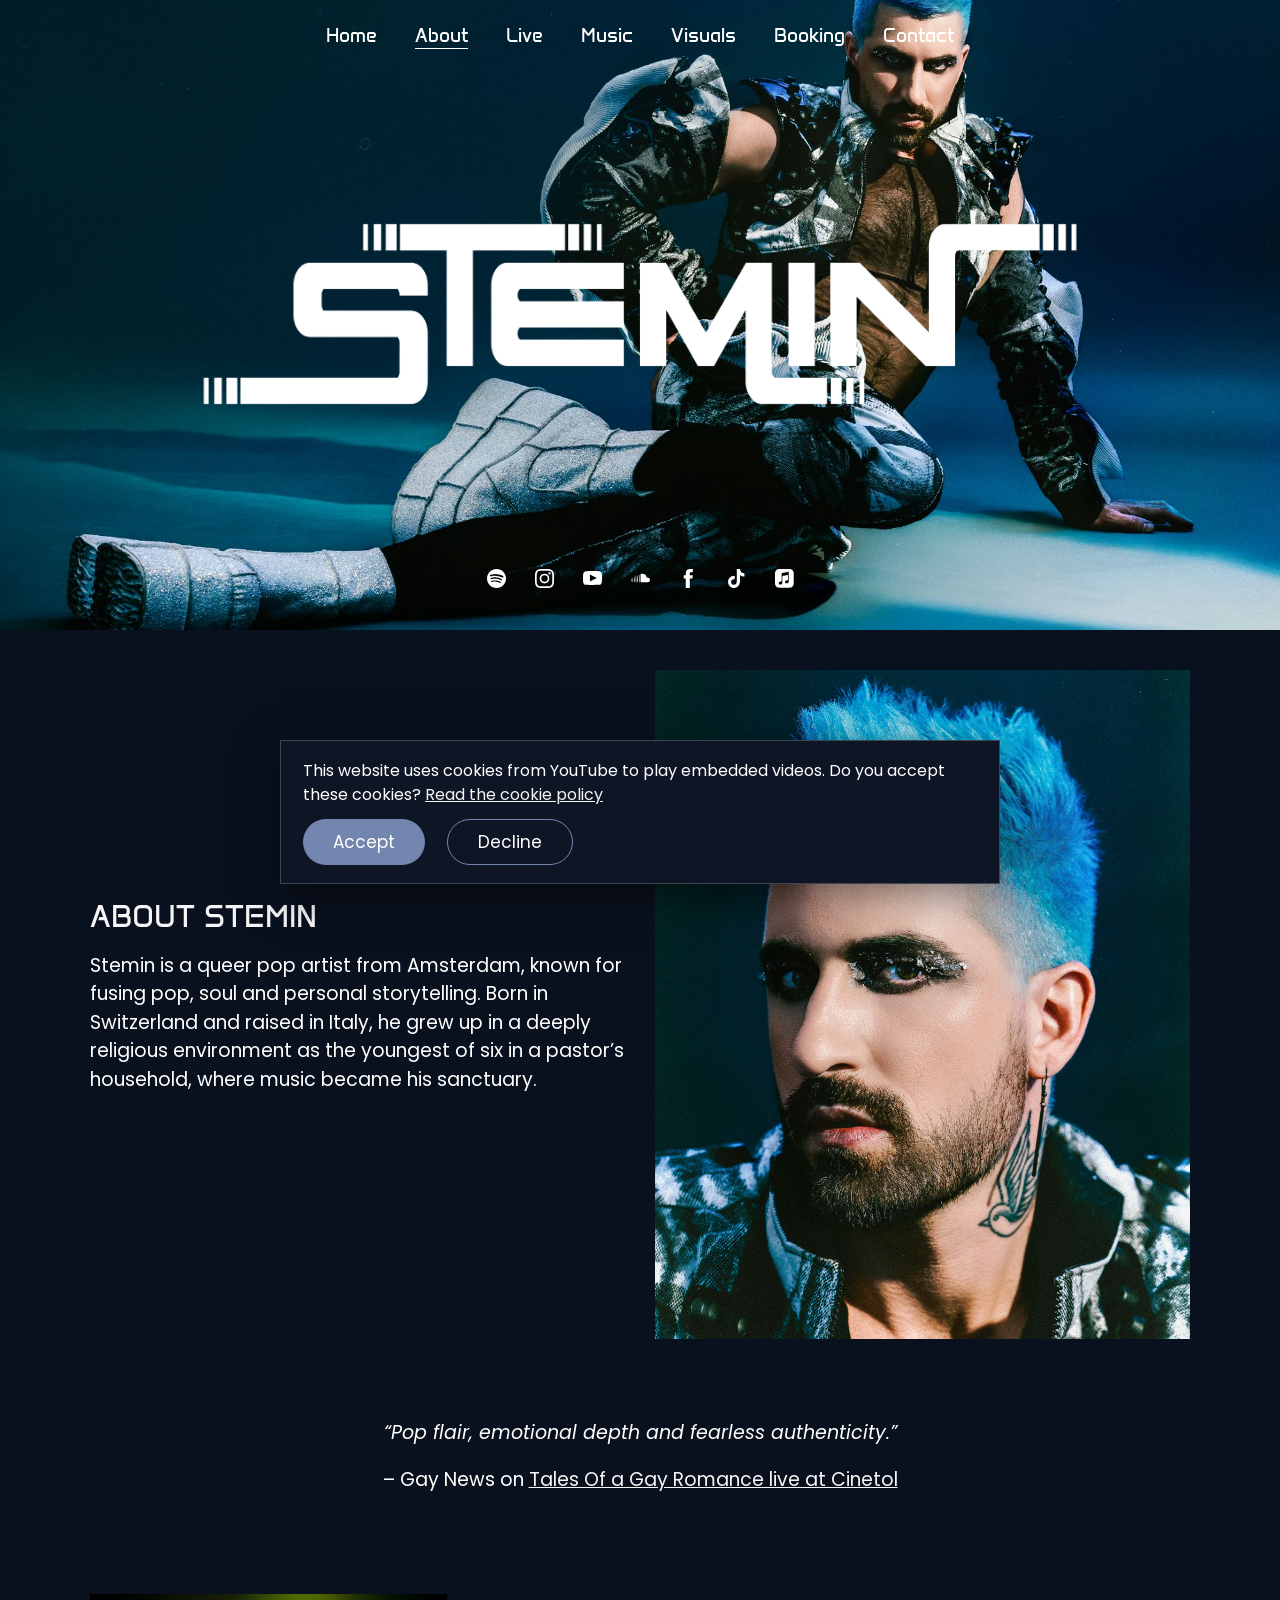
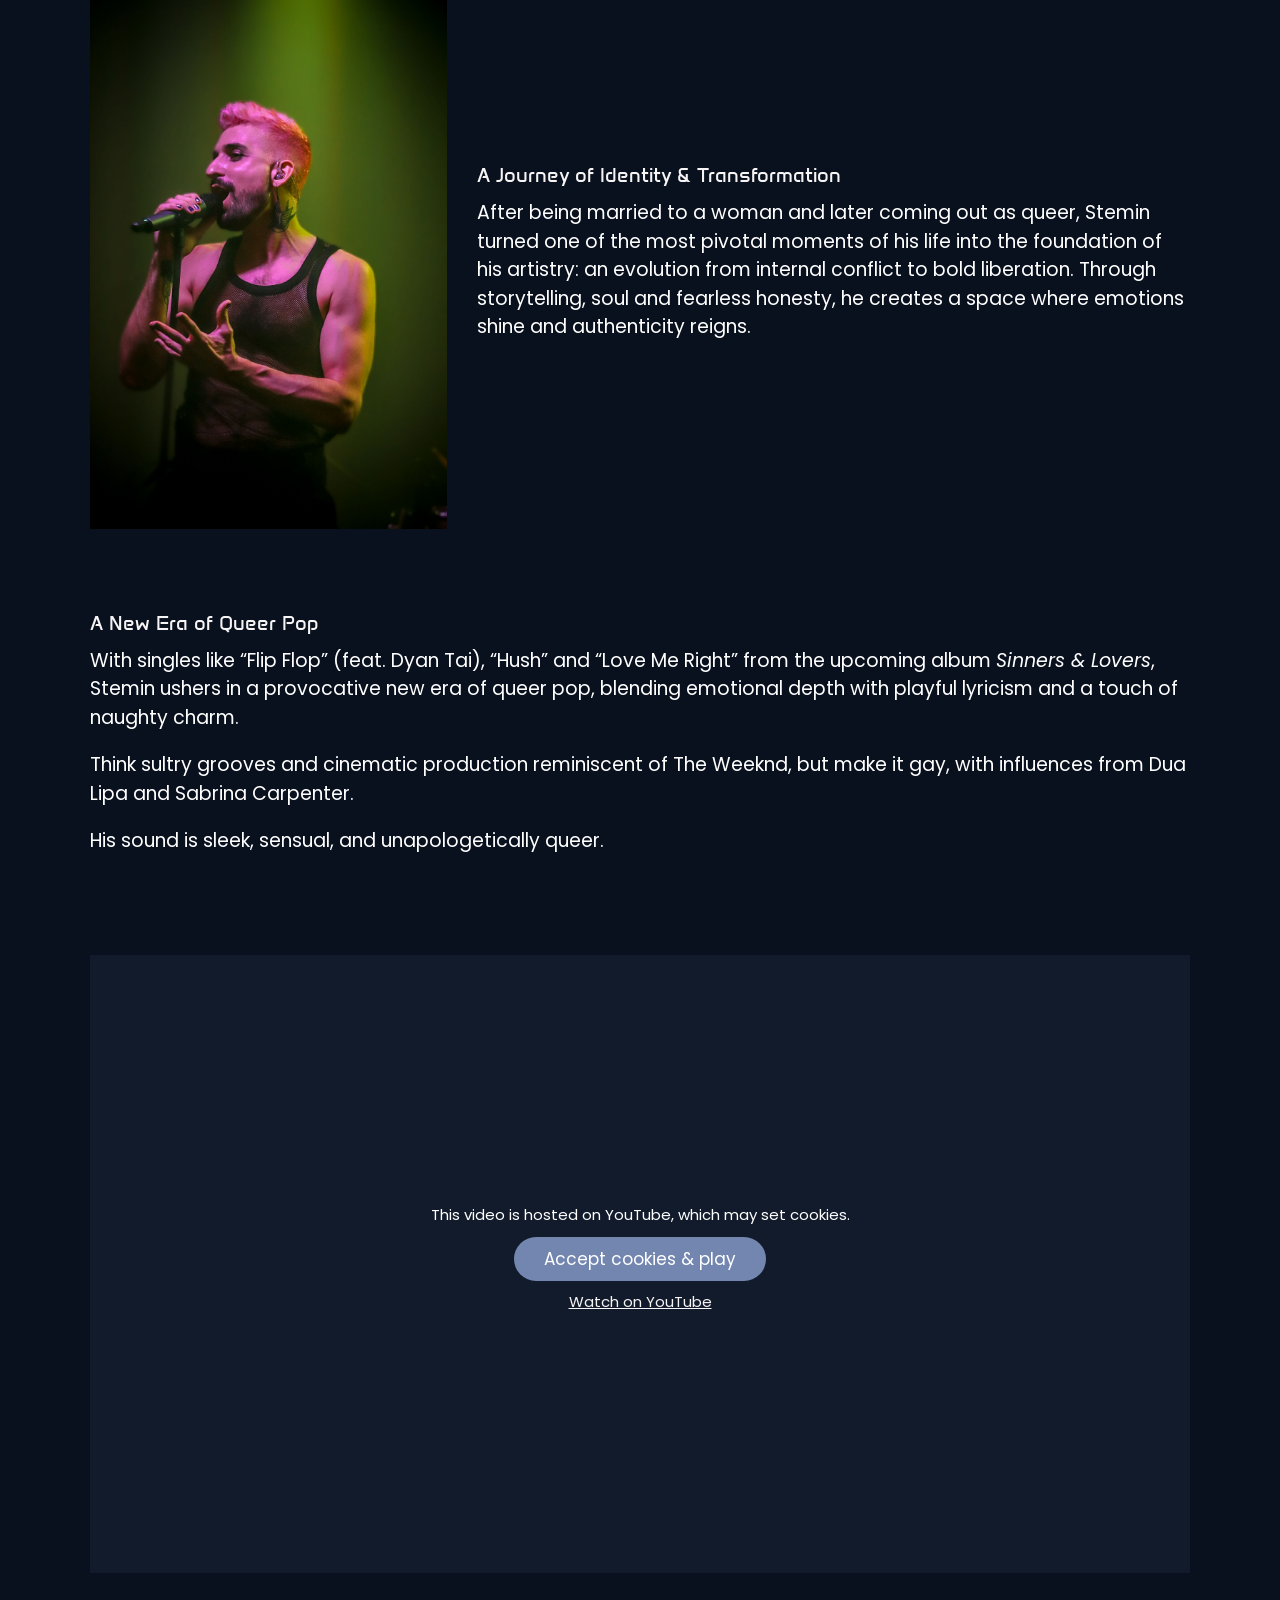
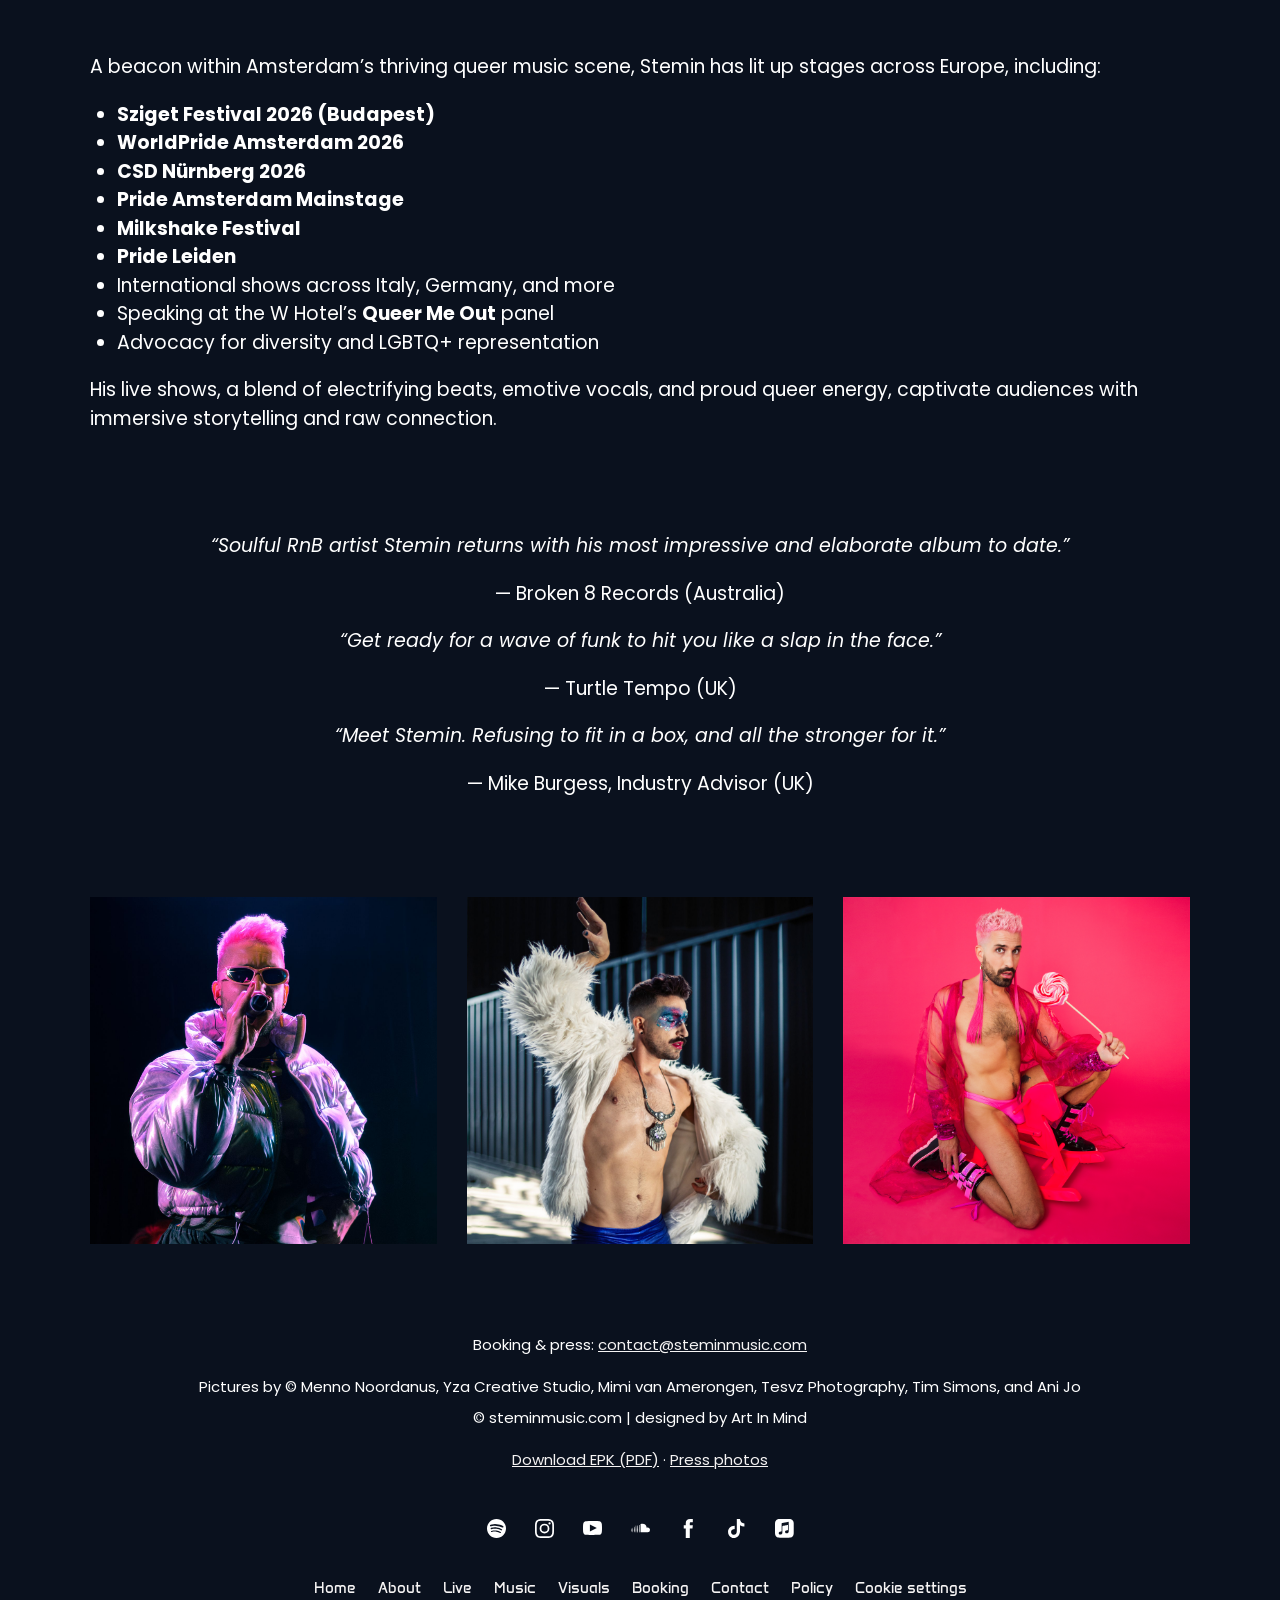
==== commit 95ca660a: "Shows from Bandsintown data (no widget/cookies), press downloads without Backpack folder links Co-Au" ====
--- a/about/index.html
+++ b/about/index.html
@@ -75,7 +75,7 @@
 </div>
 </footer>
 <div class="cookie-banner" role="dialog" aria-label="Cookie consent" hidden>
-<p>This website uses cookies from YouTube and Bandsintown to show videos and tour dates. Do you accept these cookies? <a href="../policy/">Read the cookie policy</a></p>
+<p>This website uses cookies from YouTube to play embedded videos. Do you accept these cookies? <a href="../policy/">Read the cookie policy</a></p>
 <div class="cookie-actions"><button class="button" data-consent-accept>Accept</button><button class="button outline" data-consent-decline>Decline</button></div>
 </div>
 <div class="lightbox" hidden><button aria-label="Close">×</button><img alt=""></div>
--- a/style.css
+++ b/style.css
@@ -251,3 +251,56 @@
 .press-photo figcaption{font-size:15px;margin-top:8px;line-height:1.6}
 @media (max-width:760px){.press-grid{grid-template-columns:1fr 1fr;gap:14px}.lead-text{font-size:18px}}
 .page-booking .cols.half img{max-height:560px;width:100%;object-fit:cover;object-position:center 30%}
+
+/* ---- mobile sizing pass 2 ---- */
+.logos a{width:100%;display:flex;justify-content:center;align-items:center}
+.logos img{max-width:100%;height:auto}
+@media (max-width:760px){
+  body{font-size:16px}
+  .feature-title{font-size:38px;letter-spacing:-.03em;line-height:1}
+  h2,h3{font-size:24px}
+  h4{font-size:18px}
+  .lead-text{font-size:17px}
+  .logos{grid-template-columns:repeat(2,minmax(0,1fr));gap:28px 20px;margin-top:28px}
+  .logos img{max-height:56px;max-width:140px}
+  .sec{padding:26px 0}
+  .sec.has-bg{padding:40px 0}
+  .button{padding:11px 22px;font-size:15px}
+  .single h4{font-size:15px}
+  .listen a{padding:6px 14px;font-size:14px}
+  .page-footer{font-size:14px}
+  .press-photo figcaption{font-size:13px}
+  .next-show{font-size:15px}
+  .caption{font-size:16px}
+}
+@media (max-width:360px){
+  .feature-title{font-size:32px}
+  h2,h3{font-size:22px}
+}
+@media (max-width:760px){
+  /* rows of singles / photos become swipeable cards */
+  .cols.thirds.singles,.cols.thirds.photos{display:flex;overflow-x:auto;scroll-snap-type:x mandatory;gap:14px;
+    margin:0 -20px;padding:0 20px 8px;scrollbar-width:none;-webkit-overflow-scrolling:touch}
+  .cols.thirds.singles::-webkit-scrollbar,.cols.thirds.photos::-webkit-scrollbar{display:none}
+  .cols.thirds.singles>div,.cols.thirds.photos>div{flex:0 0 72%;scroll-snap-align:start}
+  .cols.thirds.photos.tall>div{flex-basis:64%}
+  /* two release covers side by side */
+  .page-music .cols.thirds:not(.singles){grid-template-columns:1fr 1fr}
+  .page-music .cols.thirds:not(.singles)>div:empty{display:none}
+  /* big single photos: cap the height */
+  .imgtext .media img{max-height:340px}
+  .cols.half img,.cols.third img{max-height:380px;width:100%;object-fit:cover;object-position:center 25%}
+  .page-home .cols.half>div:last-child img[alt="Stemin"]{max-height:300px}
+  .slideshow{aspect-ratio:4/3}
+}
+
+/* show list (from Bandsintown data) */
+ul.shows{list-style:none;padding:0;margin:20px 0 0;border-top:1px solid hsla(0,0%,100%,.2)}
+ul.shows li{display:grid;grid-template-columns:1.3fr 1fr 1fr auto;gap:8px 20px;align-items:center;padding:16px 4px;border-bottom:1px solid hsla(0,0%,100%,.2)}
+.sh-place{opacity:.8}
+.button.small{padding:8px 18px;font-size:14px;text-align:center}
+.shows-empty{opacity:.8;margin-top:16px}
+.shows-follow{font-size:15px;opacity:.85;margin-top:14px}
+@media (max-width:760px){ul.shows li{grid-template-columns:1fr auto;gap:2px 12px}
+  ul.shows li .sh-date{grid-column:1/-1}ul.shows li .sh-title{grid-column:1}ul.shows li .sh-place{grid-column:1}
+  ul.shows li .button{grid-column:2;grid-row:2/4}}
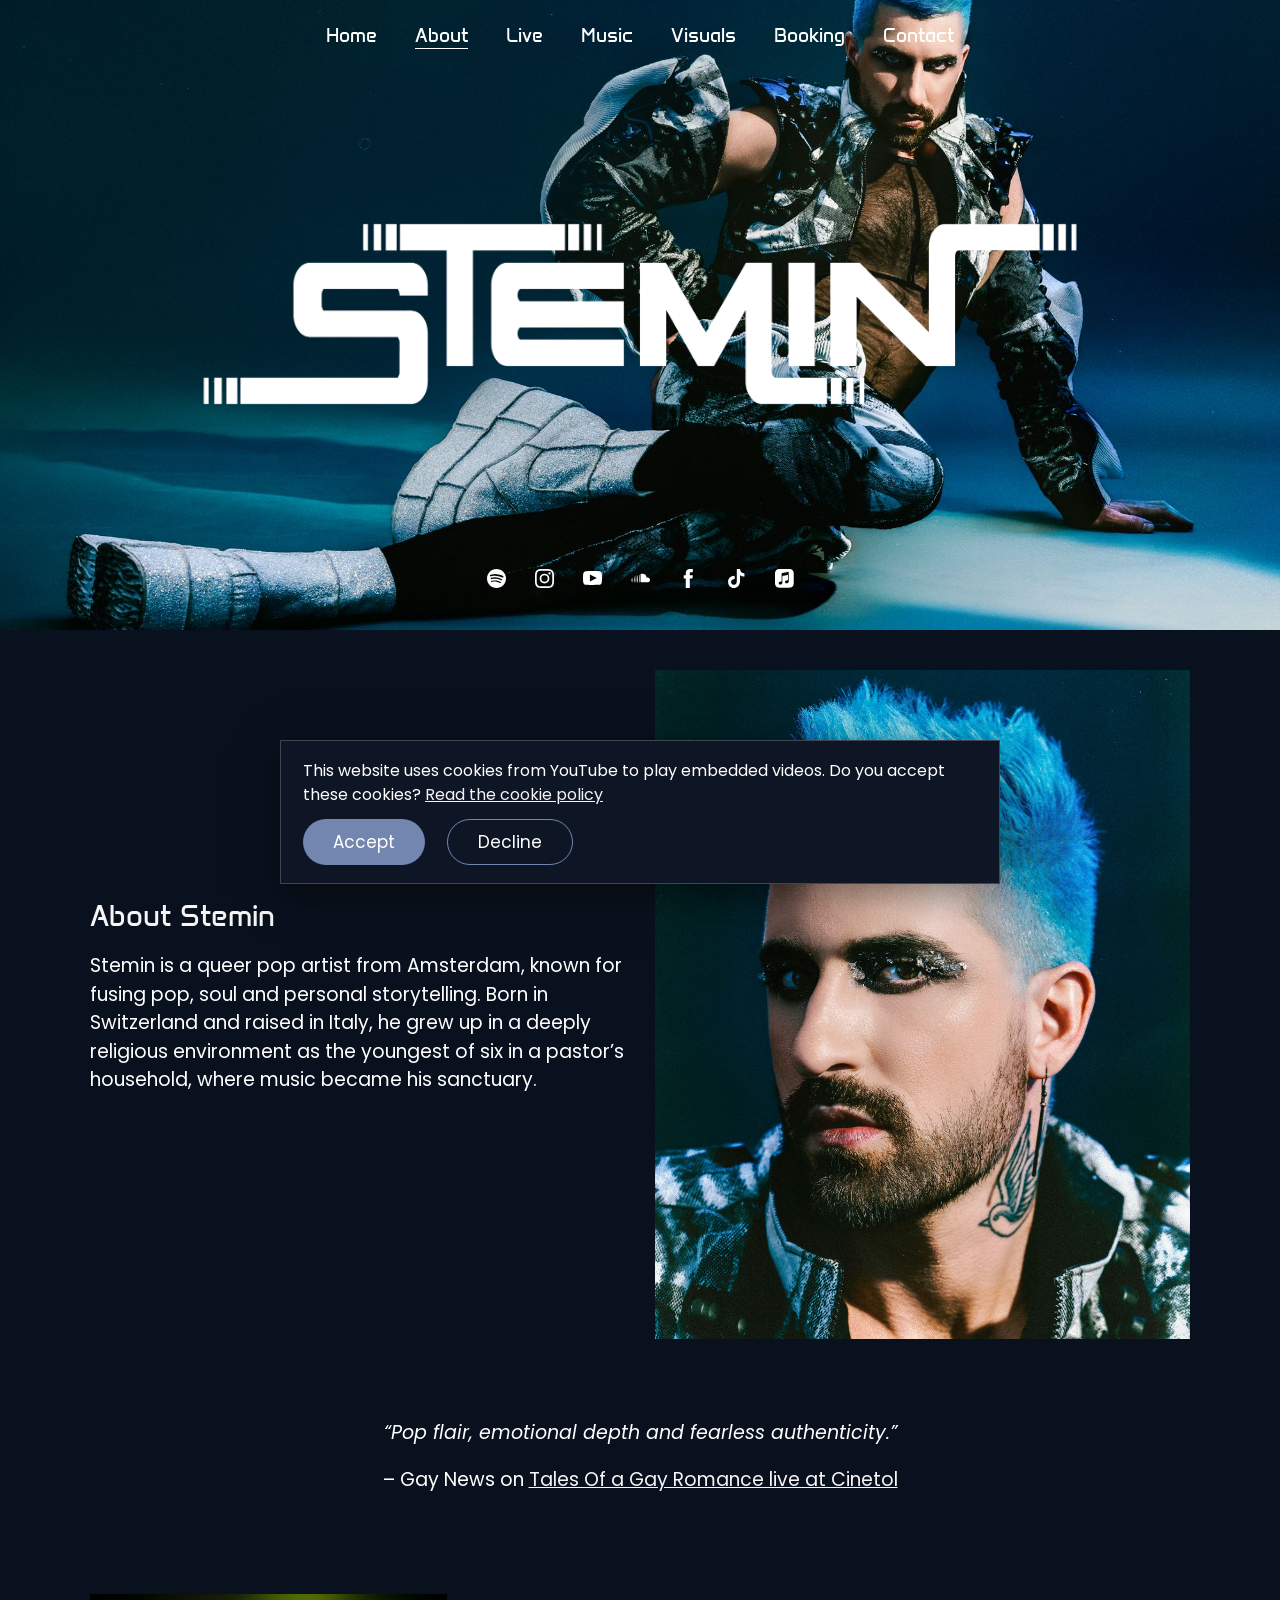
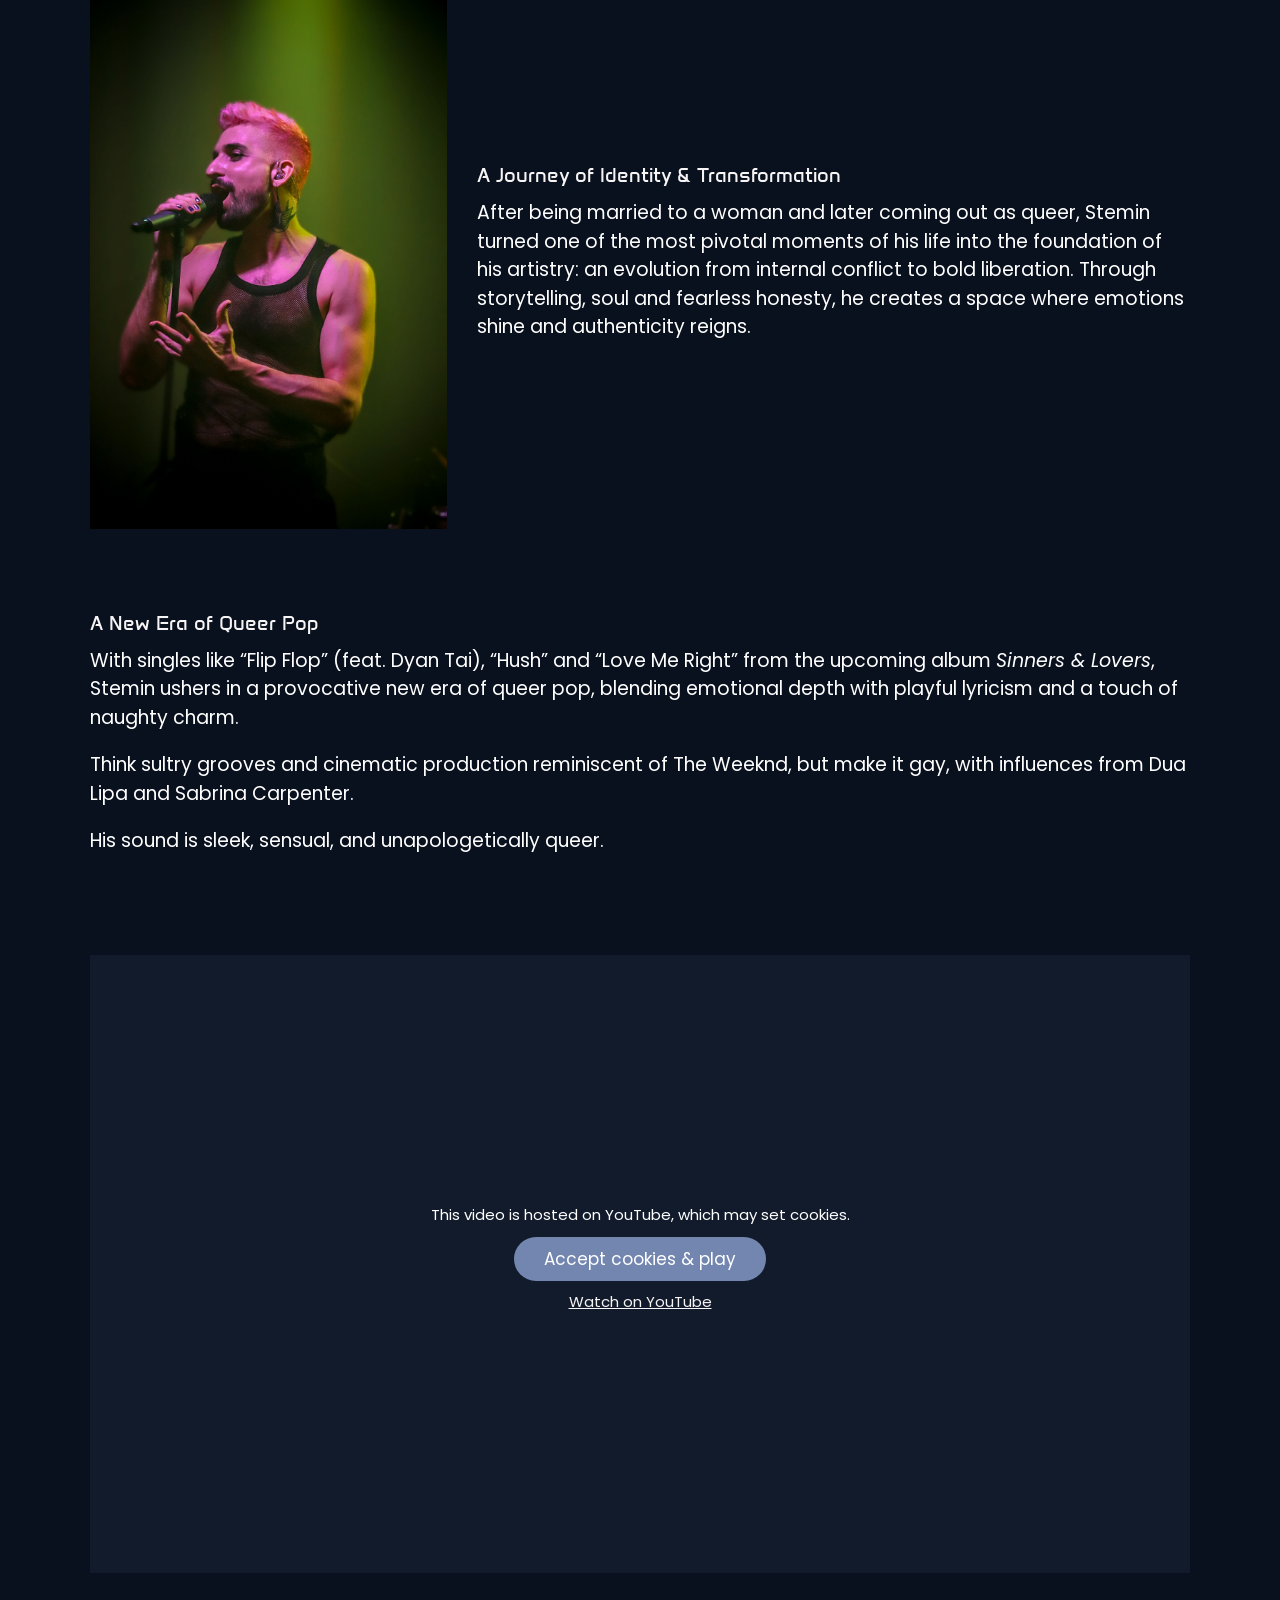
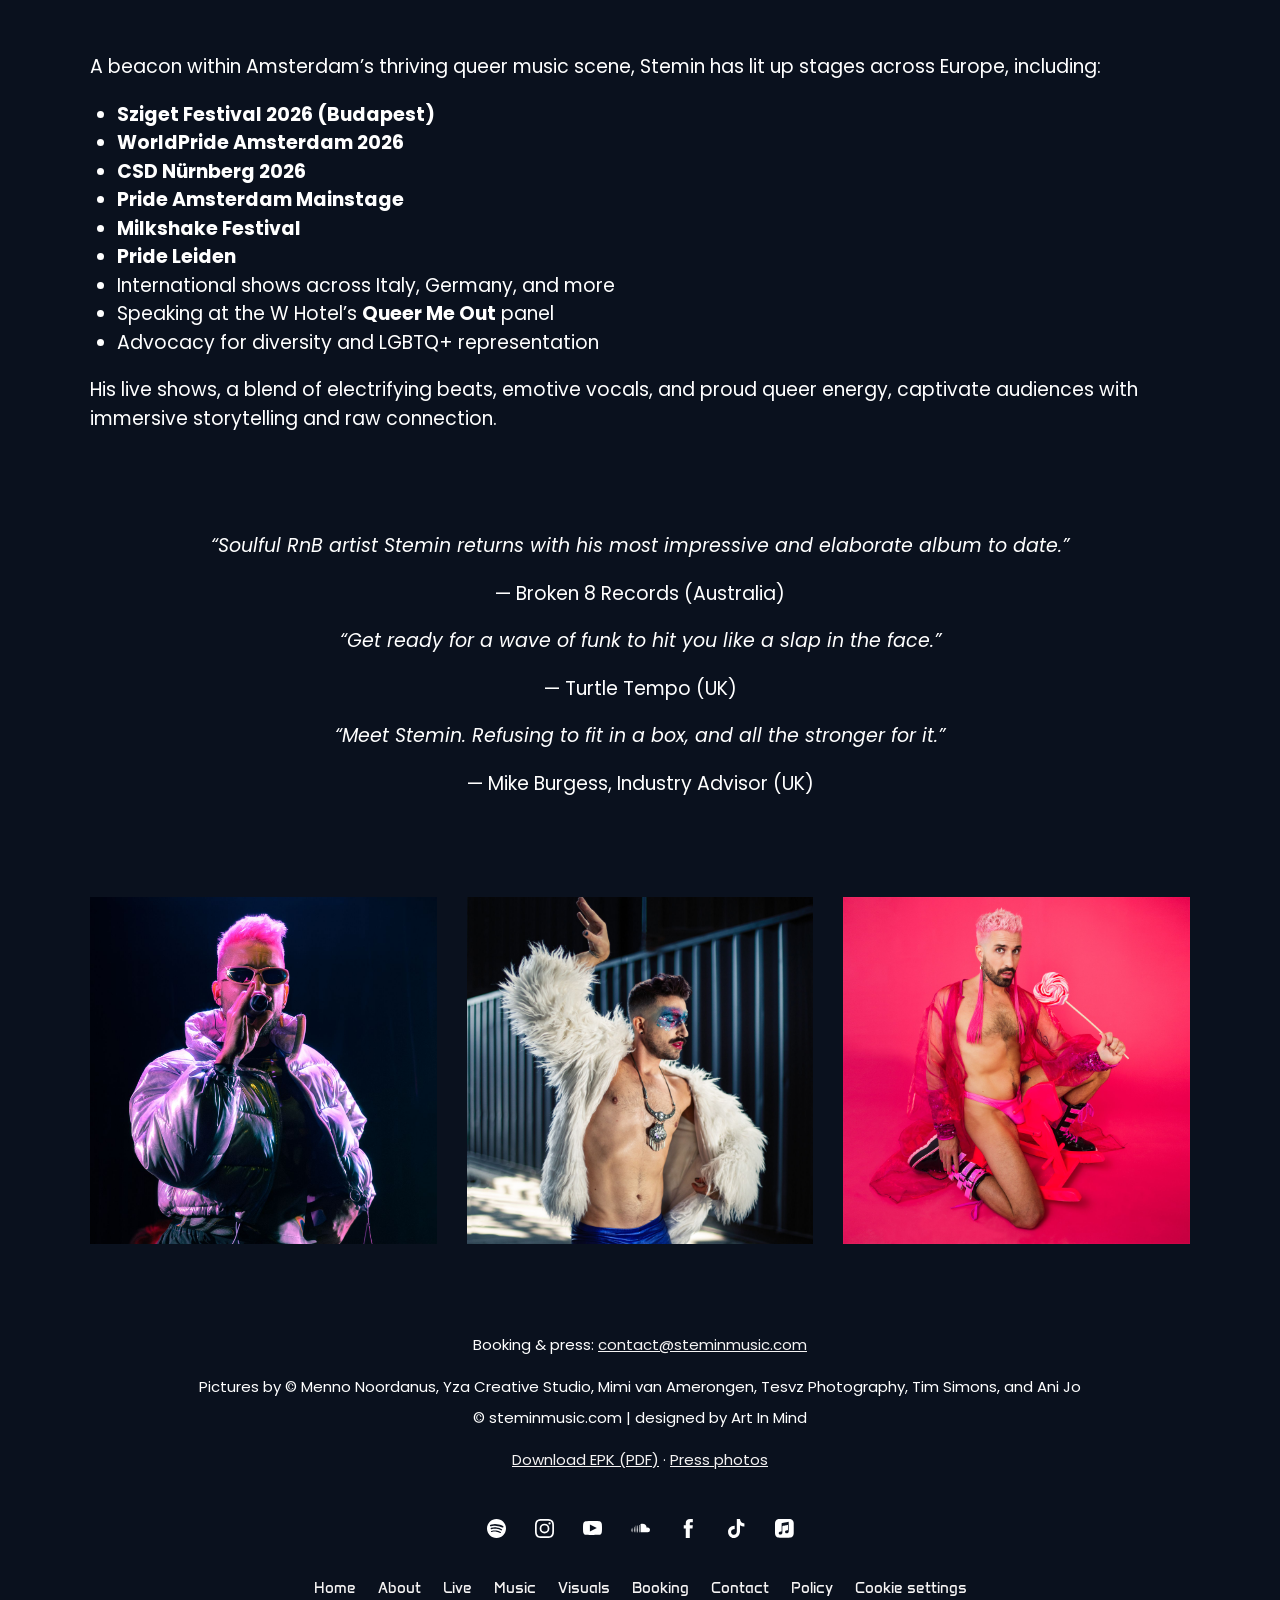
==== commit 092f0ade: "SEO & polish: canonical URLs, share image, icons, structured data, 404 page, caching/security header" ====
--- a/about/index.html
+++ b/about/index.html
@@ -5,14 +5,25 @@
 <meta name="viewport" content="width=device-width, initial-scale=1">
 <title>About Stemin | Queer pop artist from Amsterdam</title>
 <meta name="description" content="Stemin is a queer pop artist from Amsterdam blending pop, soul and personal storytelling. Born in Switzerland, raised in Italy, on stages across Europe.">
-<link rel="canonical" href="https://steminmusic.com/about">
+
+<link rel="canonical" href="https://steminmusic.com/about/">
 <meta property="og:type" content="website">
 <meta property="og:title" content="About Stemin | Queer pop artist from Amsterdam">
 <meta property="og:description" content="Stemin is a queer pop artist from Amsterdam blending pop, soul and personal storytelling. Born in Switzerland, raised in Italy, on stages across Europe.">
-<meta property="og:url" content="https://steminmusic.com/about">
-<meta property="og:image" content="https://steminmusic.com/img/share-image.png">
-<link rel="icon" href="../img/favicon.png" type="image/png" sizes="any">
-<link rel="apple-touch-icon" href="../img/favicon.png">
+<meta property="og:url" content="https://steminmusic.com/about/">
+<meta property="og:image" content="https://steminmusic.com/img/og-image.jpg">
+<meta property="og:image:width" content="1200">
+<meta property="og:image:height" content="630">
+<meta property="og:site_name" content="Stemin">
+<meta property="og:locale" content="en_GB">
+<meta name="twitter:card" content="summary_large_image">
+<meta name="twitter:image" content="https://steminmusic.com/img/og-image.jpg">
+<script type="application/ld+json">{"@context": "https://schema.org", "@type": "MusicGroup", "name": "Stemin", "url": "https://steminmusic.com/", "image": "https://steminmusic.com/img/og-image.jpg", "logo": "https://steminmusic.com/img/icon-512.png", "description": "Stemin is a queer pop artist from Amsterdam, known for fusing pop, soul and personal storytelling.", "genre": ["Pop", "Queer pop", "Soul"], "email": "contact@steminmusic.com", "foundingLocation": {"@type": "Place", "name": "Amsterdam, Netherlands"}, "sameAs": ["https://open.spotify.com/artist/1zyGoR9jHhPVAwW4OPeCIf?si=YAcBXMqQQqu5lbDR0uVkJg", "https://instagram.com/steminmusic", "https://www.youtube.com/channel/UCnm-_FGDX8ijLJgsgmDUvSA/featured", "https://soundcloud.com/steminmusic", "https://facebook.com/steminmusic", "https://www.tiktok.com/@steminmusic", "https://itunes.apple.com/artist/stemin/1516719726"]}</script>
+<link rel="icon" href="../img/icon-32.png" type="image/png" sizes="32x32">
+<link rel="icon" href="../img/icon-512.png" type="image/png" sizes="512x512">
+<link rel="apple-touch-icon" href="../img/icon-180.png">
+<meta name="theme-color" content="#0b1220">
+<link rel="preload" href="../fonts/anta-latin-400-normal.woff2" as="font" type="font/woff2" crossorigin>
 <link rel="stylesheet" href="../style.css">
 </head>
 <body class="page-about">
@@ -22,12 +33,12 @@
 <button class="menu" aria-label="Menu" aria-expanded="false"><span></span><span></span><span></span></button>
 <nav class="nav"><ul><li><a href="../">Home</a></li><li><a href="../about/" aria-current=page>About</a></li><li><a href="../live/">Live</a></li><li><a href="../music/">Music</a></li><li><a href="../visuals/">Visuals</a></li><li><a href="../booking/">Booking</a></li><li class="has-sub"><a href="../contact/">Contact</a><ul><li><a href="../policy/">Policy</a></li></ul></li></ul></nav>
 </div>
-<div class="header-title"><h1 class="logo-wrap"><img class="logo" src="../img/stemin-white-long.png" alt="Stemin"></h1></div>
+<div class="header-title"><div class="logo-wrap"><img class="logo" src="../img/stemin-white-long.png" alt="Stemin" width="900" height="300"></div></div>
 <div class="socials"><a href="https://open.spotify.com/artist/1zyGoR9jHhPVAwW4OPeCIf?si=YAcBXMqQQqu5lbDR0uVkJg" target="_blank" rel="noopener" aria-label="Spotify"><svg class="icon" viewbox="0 0 18 18" xmlns="http://www.w3.org/2000/svg"><path d="M9 0c1.242 0 2.414.234 3.516.703a8.832 8.832 0 012.865 1.934 9.3 9.3 0 011.916 2.847A8.885 8.885 0 0118 9a8.797 8.797 0 01-.703 3.48 8.832 8.832 0 01-1.934 2.866 9.185 9.185 0 01-2.883 1.916A8.28 8.28 0 019 18a8.28 8.28 0 01-3.48-.738 9.185 9.185 0 01-2.883-1.916A8.832 8.832 0 01.703 12.48 8.797 8.797 0 010 9c0-1.242.234-2.414.703-3.516a9.146 9.146 0 011.934-2.847A9.036 9.036 0 015.52.703 8.633 8.633 0 019 0zm-.053 10.898c-1.465-.164-3.052-.046-4.763.352a.477.477 0 00-.334.229.518.518 0 00-.053.439c.023.14.1.252.228.334.104.066.218.09.344.073l.096-.02c1.57-.352 3.017-.457 4.342-.317 1.324.14 2.513.54 3.568 1.196.14.07.281.087.422.052a.592.592 0 00.351-.263.528.528 0 00.053-.405.472.472 0 00-.299-.334c-1.172-.726-2.49-1.171-3.955-1.336zm.211-2.9c-1.863-.223-3.615-.088-5.256.404a.576.576 0 00-.369.334.74.74 0 00-.073.411l.02.1a.49.49 0 00.3.403c.175.082.357.1.544.053 1.406-.445 2.947-.568 4.623-.369 1.676.2 3.123.662 4.342 1.389.14.117.305.152.492.105a.78.78 0 00.457-.316.689.689 0 00.07-.528c-.046-.187-.14-.316-.28-.386-1.383-.844-3.007-1.377-4.87-1.6zm.07-3.094a21.718 21.718 0 00-3.146-.017c-1.008.093-1.91.258-2.707.492a.81.81 0 00-.475.404.83.83 0 00-.052.65c.07.188.199.34.386.458a.74.74 0 00.633.07c.68-.211 1.477-.363 2.39-.457a16.95 16.95 0 012.778.017c.961.083 1.899.24 2.813.475a9.645 9.645 0 012.46.984c.212.118.434.153.669.106.234-.047.398-.152.492-.316a.85.85 0 00.088-.65.798.798 0 00-.405-.51 10.987 10.987 0 00-2.777-1.16 16.84 16.84 0 00-3.146-.546z"></path></svg></a><a href="https://instagram.com/steminmusic" target="_blank" rel="noopener" aria-label="Instagram"><svg class="icon" viewbox="0 0 18 18" xmlns="http://www.w3.org/2000/svg"><path d="M6.955 1.628l2.582-.006c1.916.001 2.227.012 3.1.052.877.04 1.354.187 1.67.31.421.163.72.358 1.036.673.27.27.452.529.6.862l.073.173c.113.29.246.715.298 1.46l.03.627c.012.29.02.553.025.917l.01 2.842c-.002 1.915-.013 2.226-.053 3.099-.037.804-.163 1.272-.279 1.588l-.031.083c-.163.42-.358.72-.673 1.035-.315.315-.615.51-1.035.673-.29.113-.715.246-1.46.298l-1.21.05c-.344.007-.761.011-1.428.013l-3.255-.005a37.01 37.01 0 01-1.592-.046c-.877-.04-1.354-.187-1.67-.31a2.788 2.788 0 01-1.036-.673 2.788 2.788 0 01-.673-1.035c-.113-.29-.246-.715-.298-1.46l-.05-1.21a71.292 71.292 0 01-.013-1.428l.005-3.255c.006-.692.02-1.022.046-1.592.04-.877.187-1.354.31-1.67.163-.421.358-.72.673-1.036.315-.315.615-.51 1.035-.673.29-.113.715-.246 1.46-.298l.627-.03c.355-.015.668-.023 1.176-.028zM6.97.006h4.06c.747.007 1.09.021 1.68.048.959.044 1.613.196 2.185.419.592.23 1.094.537 1.594 1.038.5.5.808 1.002 1.038 1.594.198.509.34 1.082.4 1.876l.035.68c.026.62.036 1.093.038 2.574l-.005 2.658c-.006.844-.02 1.192-.05 1.818-.043.958-.195 1.612-.418 2.184a4.412 4.412 0 01-1.038 1.594c-.5.5-1.002.809-1.594 1.039-.509.197-1.082.34-1.876.4l-.795.039c-.53.021-1.003.03-2.193.032l-2.924-.004a39.115 39.115 0 01-1.818-.05c-.958-.043-1.612-.195-2.184-.417a4.412 4.412 0 01-1.594-1.039c-.5-.5-.809-1.002-1.039-1.594-.197-.509-.34-1.082-.4-1.876l-.042-.876C.009 11.575 0 11.027 0 9.527L.006 6.97c.007-.747.021-1.09.048-1.68.044-.959.196-1.613.418-2.185A4.412 4.412 0 011.511 1.51c.5-.5 1.002-.808 1.594-1.038.509-.198 1.082-.34 1.876-.4L5.857.03C6.177.018 6.49.01 6.97.006zm2.048 4.387a4.625 4.625 0 100 9.25 4.625 4.625 0 000-9.25zm0 1.623a3.002 3.002 0 110 6.004 3.002 3.002 0 010-6.004zm4.768-2.909a1.071 1.071 0 100 2.143 1.071 1.071 0 000-2.143z" fill-rule="evenodd"></path></svg></a><a href="https://www.youtube.com/channel/UCnm-_FGDX8ijLJgsgmDUvSA/featured" target="_blank" rel="noopener" aria-label="Youtube"><svg class="icon" viewbox="0 0 18 14" xmlns="http://www.w3.org/2000/svg"><path d="M7.518.011l1.81-.01c.971.004 3.89.03 5.972.173l.355.05c.394.061.95.209 1.445.76.463.478.66 1.426.714 1.746l.017.108s.155 1.378.168 2.816L18 7.241c0 .654-.032 1.31-.068 1.84l-.1 1.172s-.17 1.274-.732 1.853c-.675.753-1.463.753-1.8.811l-.537.033c-2.11.12-4.778.138-5.547.14l-2.132-.03c-1.465-.029-3.372-.076-4.215-.143-.394-.116-1.294-.058-1.969-.81-.43-.444-.63-1.293-.7-1.668l-.031-.186S.014 8.875 0 7.437V5.654l.007-.39c.012-.45.035-.883.06-1.254l.1-1.172S.339 1.564.9.985C1.575.232 2.362.232 2.7.174l.75-.045C4.827.057 6.4.025 7.518.01zm-.973 3.262v6.545l6.546-3.273-6.546-3.272z"></path></svg></a><a href="https://soundcloud.com/steminmusic" target="_blank" rel="noopener" aria-label="Soundcloud"><svg class="icon" viewbox="0 0 18 9" xmlns="http://www.w3.org/2000/svg"><path d="M4.698 1.755c.09 0 .145.036.163.108l.007.062.17 4.132-.17 1.98c0 .114-.057.17-.17.17-.045 0-.127-.072-.157-.13l-.013-.04-.113-1.98.113-4.132c0-.114.057-.17.17-.17zm3.17-.68c.094 0 .189.08.217.17l.01.057.113 4.755-.114 1.924-.009.056c-.028.092-.123.17-.217.17-.17 0-.283-.113-.226-.226l-.114-1.924.114-4.755c0-.113.113-.227.226-.227zm-1.642.567c.095 0 .19.078.218.17l.009.056.17 4.189-.114 1.924-.008.056c-.03.092-.124.17-.218.17s-.189-.078-.25-.203L6 7.924 5.887 6 6 1.868c0-.113.113-.226.226-.226zM10.755 0a4.075 4.075 0 014.075 3.736c.283-.113.566-.17.906-.17 1.302 0 2.264.962 2.264 2.264a2.293 2.293 0 01-2.16 2.316l-.16.005H9.282c-.097 0-.194-.125-.22-.232l-.006-.051V.566c0-.146.041-.208.16-.258l.066-.025C9.736.113 10.245 0 10.755 0zM3.17 2.83c.09 0 .145.036.163.08l.007.033.17 3.114-.17 1.98-.043.042c-.042.04-.085.072-.127.072-.09 0-.145-.036-.163-.08L3 8.038l-.17-1.981L3 2.943c.057-.056.113-.113.17-.113zM1.698 3.906c.045 0 .09 0 .107.058l.006.055.17 2.038-.17 1.98a.122.122 0 01-.113.114c-.045 0-.09-.036-.107-.08l-.006-.033-.17-1.981.17-2.038c0-.057.057-.113.113-.113zm-1.472.396l.029.007a.05.05 0 01.02.017l.008.032.226 1.699-.226 1.641s0 .057-.057.057l-.028-.007a.05.05 0 01-.02-.017L.17 7.698 0 6.057l.17-1.699s0-.056.056-.056z"></path></svg></a><a href="https://facebook.com/steminmusic" target="_blank" rel="noopener" aria-label="Facebook"><svg class="icon" viewbox="0 0 9 18" xmlns="http://www.w3.org/2000/svg"><path d="M1.907 18V8.999H0V5.897h1.907V4.035C1.907 1.505 2.984 0 6.044 0h2.547v3.103H7c-1.191 0-1.27.433-1.27 1.242l-.005 1.552h2.885L8.27 9H5.724V18H1.907z" fill-rule="evenodd"></path></svg></a><a href="https://www.tiktok.com/@steminmusic" target="_blank" rel="noopener" aria-label="Tiktok"><svg class="icon" viewbox="0 0 16 18" xmlns="http://www.w3.org/2000/svg"><path d="M11.281 0c.298 2.554 1.73 4.077 4.219 4.24v2.872c-1.442.14-2.706-.33-4.175-1.215v5.373c0 6.826-7.473 8.96-10.477 4.066-1.93-3.148-.748-8.672 5.444-8.894v3.03a8.99 8.99 0 00-1.437.35c-1.377.465-2.158 1.335-1.94 2.868.417 2.938 5.828 3.808 5.378-1.933V.005h2.988V0z" fill-rule="evenodd"></path></svg></a><a href="https://itunes.apple.com/artist/stemin/1516719726" target="_blank" rel="noopener" aria-label="Apple Music"><svg class="icon" viewbox="0 0 73 73" xmlns="http://www.w3.org/2000/svg"><path class="st0" d="M72,19.94c0-0.72-0.01-1.45-0.03-2.17c-0.04-1.58-0.14-3.17-0.42-4.73c-0.28-1.58-0.75-3.06-1.48-4.5 c-0.72-1.41-1.66-2.71-2.78-3.83c-1.12-1.12-2.42-2.06-3.83-2.78c-1.44-0.73-2.91-1.2-4.49-1.48c-1.56-0.28-3.15-0.37-4.73-0.42 C53.51,0.02,52.78,0.01,52.06,0c-0.86,0-1.72,0-2.58,0H22.52c-0.86,0-1.72,0-2.58,0c-0.72,0-1.45,0.01-2.17,0.03 c-1.58,0.04-3.17,0.14-4.73,0.42C11.46,0.74,9.98,1.2,8.55,1.94C7.13,2.66,5.84,3.6,4.72,4.72S2.65,7.13,1.93,8.55 c-0.73,1.44-1.2,2.91-1.48,4.5c-0.28,1.56-0.37,3.15-0.42,4.73C0.02,18.5,0.01,19.22,0,19.94c0,0.86,0,1.72,0,2.58v26.95 c0,0.86,0,1.72,0,2.58c0,0.72,0.01,1.45,0.03,2.17c0.04,1.58,0.14,3.17,0.42,4.73c0.28,1.58,0.75,3.06,1.48,4.5 c0.72,1.41,1.66,2.71,2.78,3.83s2.42,2.06,3.83,2.78c1.44,0.73,2.91,1.2,4.49,1.48c1.56,0.28,3.15,0.37,4.73,0.42 c0.72,0.02,1.45,0.03,2.17,0.03c0.86,0.01,1.72,0,2.58,0h26.95c0.86,0,1.72,0,2.58,0c0.72,0,1.45-0.01,2.17-0.03 c1.58-0.04,3.17-0.14,4.73-0.42c1.58-0.28,3.06-0.75,4.49-1.48c1.41-0.72,2.71-1.66,3.83-2.78c1.12-1.12,2.06-2.41,2.78-3.83 c0.73-1.44,1.2-2.91,1.48-4.5c0.28-1.56,0.37-3.15,0.42-4.73c0.02-0.72,0.03-1.45,0.03-2.17c0.01-0.86,0-1.72,0-2.58V22.52 C72,21.66,72,20.8,72,19.94z M52.71,46.85c0,0.91-0.01,1.74-0.2,2.65c-0.19,0.89-0.53,1.72-1.05,2.47 c-0.52,0.75-1.19,1.36-1.97,1.82c-0.79,0.47-1.62,0.73-2.5,0.91c-1.66,0.33-2.79,0.41-3.86,0.2c-1.03-0.21-1.9-0.68-2.6-1.32 c-1.03-0.95-1.68-2.23-1.82-3.56c-0.16-1.57,0.36-3.24,1.53-4.48c0.59-0.62,1.34-1.11,2.34-1.5c1.04-0.4,2.19-0.65,3.96-1 c0.47-0.09,0.93-0.19,1.4-0.28c0.61-0.12,1.14-0.28,1.56-0.8c0.43-0.52,0.43-1.16,0.43-1.78V24.32c0-1.21-0.54-1.54-1.7-1.32 c-0.83,0.16-18.62,3.75-18.62,3.75c-1,0.24-1.36,0.57-1.36,1.82v23.23c0,0.91-0.05,1.74-0.24,2.65c-0.19,0.89-0.53,1.72-1.05,2.47 c-0.52,0.75-1.19,1.36-1.97,1.82c-0.79,0.47-1.62,0.74-2.5,0.92c-1.66,0.33-2.79,0.41-3.86,0.2c-1.03-0.21-1.9-0.69-2.6-1.33 c-1.03-0.95-1.63-2.23-1.78-3.56c-0.16-1.57,0.31-3.24,1.49-4.48c0.59-0.62,1.34-1.11,2.34-1.5c1.04-0.4,2.19-0.65,3.96-1 c0.47-0.09,0.93-0.19,1.4-0.28c0.61-0.12,1.14-0.28,1.56-0.8c0.42-0.52,0.47-1.13,0.47-1.75c0-4.92,0-26.78,0-26.78 c0-0.36,0.03-0.6,0.05-0.72c0.09-0.56,0.31-1.05,0.72-1.39c0.34-0.28,0.78-0.48,1.33-0.6l0.01,0L49,11.33 c0.19-0.04,1.73-0.31,1.91-0.33c1.16-0.1,1.81,0.66,1.81,1.89L52.71,46.85L52.71,46.85z"></path></svg></a></div>
 </header>
 <main id="main">
 <section class="sec"><div class="wrap"><div class="cols half">
-<div><h2>ABOUT STEMIN</h2>
+<div><h1>About Stemin</h1>
 <p>Stemin is a queer pop artist from Amsterdam, known for fusing pop, soul and personal storytelling. Born in Switzerland and raised in Italy, he grew up in a deeply religious environment as the youngest of six in a pastor’s household, where music became his sanctuary.</p></div>
 <div><img src="../img/260520-stemin-468-socialmedia.jpg" srcset="../img/260520-stemin-468-socialmedia-800.jpg 800w, ../img/260520-stemin-468-socialmedia.jpg 2000w" sizes="(max-width: 760px) 100vw, 1140px" alt="Stemin portrait" loading="lazy"></div>
 </div></div></section>
@@ -62,7 +73,7 @@
 <p class="center">— Turtle Tempo (UK)</p>
 <p class="center"><em>“Meet Stemin. Refusing to fit in a box, and all the stronger for it.”</em></p>
 <p class="center">— Mike Burgess, Industry Advisor (UK)</p></div></section>
-<section class="sec"><div class="wrap"><div class="cols thirds photos"><div><img src="../img/stemin-yzacreativestudio-14.jpg" srcset="../img/stemin-yzacreativestudio-14-800.jpg 800w, ../img/stemin-yzacreativestudio-14.jpg 2000w" sizes="(max-width: 760px) 100vw, 1140px" alt="Stemin" loading="lazy"></div><div><img src="../img/about-anisa-xhomaqi-19.jpg" srcset="../img/about-anisa-xhomaqi-19-800.jpg 800w, ../img/about-anisa-xhomaqi-19.jpg 2000w" sizes="(max-width: 760px) 100vw, 1140px" alt="Stemin" loading="lazy"></div><div><img src="../img/3000x3000.png" alt="Stemin – 1,2,3" loading="lazy"></div></div></div></section>
+<section class="sec"><div class="wrap"><div class="cols thirds photos"><div><img src="../img/stemin-yzacreativestudio-14.jpg" srcset="../img/stemin-yzacreativestudio-14-800.jpg 800w, ../img/stemin-yzacreativestudio-14.jpg 2000w" sizes="(max-width: 760px) 100vw, 1140px" alt="Stemin" loading="lazy"></div><div><img src="../img/about-anisa-xhomaqi-19.jpg" srcset="../img/about-anisa-xhomaqi-19-800.jpg 800w, ../img/about-anisa-xhomaqi-19.jpg 2000w" sizes="(max-width: 760px) 100vw, 1140px" alt="Stemin" loading="lazy"></div><div><img src="../img/cover-123.jpg" srcset="../img/cover-123-800.jpg 800w, ../img/cover-123.jpg 2000w" sizes="(max-width: 760px) 100vw, 1140px" alt="Stemin – 1,2,3" loading="lazy"></div></div></div></section>
 </main>
 <footer class="page-footer">
 <div class="wrap">
